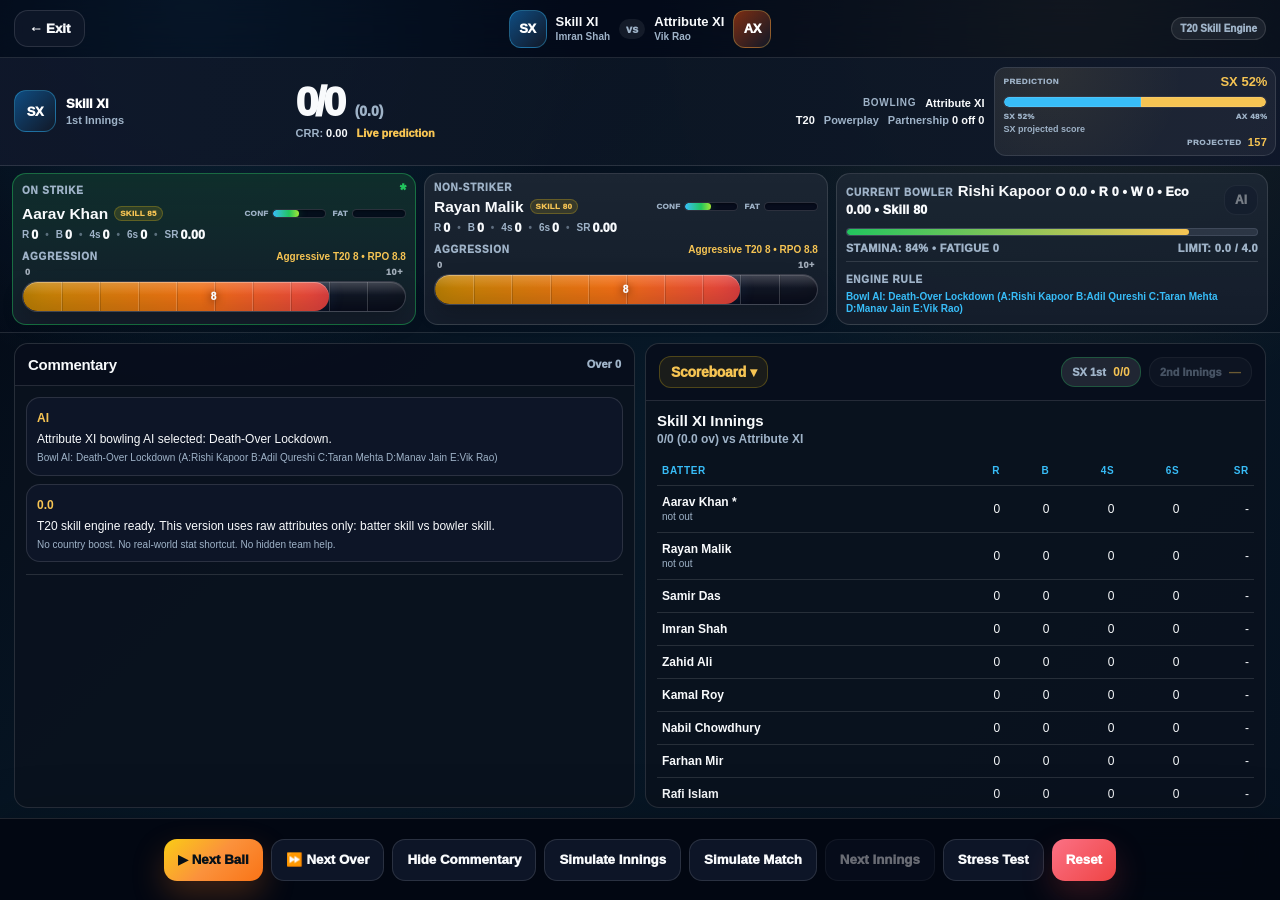
==== match-center.html @ 3bcaf194 "agg" ====
<!DOCTYPE html>
<html lang="en">
<head>
  <meta charset="UTF-8" />
  <meta name="viewport" content="width=device-width, initial-scale=1, maximum-scale=1, minimum-scale=1, user-scalable=no, viewport-fit=cover" />
  <meta name="theme-color" content="#030712" />
  <title>T20 Skill Match Center - Ultra Aggression Risk</title>
  <style>
    :root {
      --bg: #030712;
      --panel: rgba(10, 18, 30, 0.90);
      --panel-strong: rgba(12, 22, 36, 0.96);
      --panel-soft: rgba(255, 255, 255, 0.055);
      --line: rgba(255, 255, 255, 0.12);
      --line-strong: rgba(148, 163, 184, 0.28);
      --text: #f8fafc;
      --muted: #9fb3c8;
      --blue: #38bdf8;
      --green: #22c55e;
      --gold: #f6c453;
      --orange: #fb923c;
      --red: #fb7185;
      --purple: #c084fc;
      --shadow: 0 24px 70px rgba(0, 0, 0, 0.42);
      --radius-lg: 22px;
      --radius-md: 16px;
      --bottom-bar-h: 82px;
    }

    * { box-sizing: border-box; }

    html, body, button, a, input, select, textarea {
      touch-action: manipulation;
      -webkit-tap-highlight-color: transparent;
    }

    html {
      -webkit-text-size-adjust: 100%;
      text-size-adjust: 100%;
      overscroll-behavior: none;
    }

    html, body {
      margin: 0;
      min-height: 100%;
      color: var(--text);
      font-family: Arial, Helvetica, sans-serif;
      background:
        radial-gradient(circle at 15% 0%, rgba(56, 189, 248, 0.18), transparent 28%),
        radial-gradient(circle at 84% 0%, rgba(246, 196, 83, 0.12), transparent 30%),
        linear-gradient(135deg, #030712, #071827 48%, #06111f);
    }

    body { overflow: hidden; }

    button {
      border: 0;
      cursor: pointer;
      font-weight: 950;
      border-radius: 14px;
      padding: 10px 14px;
      color: #061018;
      background: linear-gradient(135deg, #facc15, #fb923c, #f97316);
      box-shadow: 0 14px 32px rgba(249, 115, 22, 0.25);
      transition: transform 0.12s ease, filter 0.12s ease, background 0.12s ease;
      white-space: nowrap;
    }

    button:hover { transform: translateY(-1px); filter: brightness(1.05); }
    button:disabled { opacity: 0.42; cursor: not-allowed; transform: none; filter: none; }

    button.secondary {
      background: rgba(15, 23, 42, 0.92);
      color: var(--text);
      border: 1px solid var(--line);
      box-shadow: none;
    }

    button.danger {
      background: linear-gradient(135deg, #fb7185, #ef4444);
      color: #fff;
      box-shadow: 0 14px 32px rgba(239, 68, 68, 0.22);
    }

    .match-page {
      height: 100vh;
      height: 100dvh;
      min-height: 0;
      padding: 0 0 var(--bottom-bar-h);
      display: grid;
      grid-template-rows: auto auto auto minmax(0, 1fr);
      gap: 0;
      overflow: hidden;
    }

    .match-header {
      min-height: 58px;
      display: grid;
      grid-template-columns: minmax(110px, 1fr) auto minmax(110px, 1fr);
      align-items: center;
      gap: 12px;
      padding: 9px 14px;
      border-bottom: 1px solid var(--line);
      background: rgba(2, 6, 23, 0.56);
      backdrop-filter: blur(14px);
    }

    .header-left, .header-actions {
      display: flex;
      align-items: center;
      gap: 8px;
      min-width: 0;
    }

    .header-actions { justify-content: flex-end; }

    .teams-vs {
      display: flex;
      align-items: center;
      justify-content: center;
      gap: 9px;
      min-width: 0;
    }

    .team-pill {
      display: flex;
      align-items: center;
      gap: 9px;
      min-width: 0;
    }

    .team-pill.away { flex-direction: row-reverse; }

    .badge {
      width: 38px;
      height: 38px;
      border-radius: 12px;
      display: grid;
      place-items: center;
      font-size: 13px;
      font-weight: 1000;
      color: #fff;
      background: linear-gradient(135deg, #0f4c81, #111827);
      border: 1px solid rgba(56, 189, 248, 0.38);
      flex: 0 0 auto;
      letter-spacing: -0.03em;
    }

    #teamBBadge, #scoreBowlingBadge { background: linear-gradient(135deg, #7c2d12, #111827); border-color: rgba(246, 196, 83, 0.34); }

    .team-pill strong {
      display: block;
      max-width: 170px;
      overflow: hidden;
      white-space: nowrap;
      text-overflow: ellipsis;
      font-size: 13px;
      line-height: 1.05;
    }

    .team-pill span {
      display: block;
      margin-top: 3px;
      color: var(--muted);
      font-size: 10px;
      font-weight: 850;
      overflow: hidden;
      white-space: nowrap;
      text-overflow: ellipsis;
      max-width: 190px;
    }

    .vs-label {
      color: var(--muted);
      font-size: 11px;
      font-weight: 1000;
      padding: 4px 7px;
      border-radius: 999px;
      background: rgba(255,255,255,0.07);
    }

    .scorebar {
      min-height: 82px;
      display: grid;
      grid-template-columns: minmax(190px, 0.9fr) minmax(240px, 1.25fr) minmax(230px, 1fr) minmax(260px, 0.9fr);
      gap: 10px;
      align-items: center;
      padding: 9px 14px;
      border-bottom: 1px solid var(--line);
      background:
        linear-gradient(90deg, rgba(15, 23, 42, 0.92), rgba(12, 22, 36, 0.92), rgba(15, 23, 42, 0.92));
    }

    .score-team-block,
    .score-center-block,
    .score-meta-block {
      min-width: 0;
      display: flex;
      align-items: center;
      gap: 10px;
    }

    .score-center-block { display: grid; gap: 5px; justify-items: start; }
    .score-meta-block { display: grid; gap: 5px; justify-items: end; text-align: right; }
    .score-badge { width: 42px; height: 42px; }

    .score-team-name { font-weight: 1000; font-size: 13px; color: #fff; }
    .score-subline { margin-top: 3px; color: var(--muted); font-size: 11px; font-weight: 850; }

    .score-main {
      display: flex;
      align-items: baseline;
      gap: 12px;
      margin: 0;
      flex-wrap: wrap;
    }

    .runs {
      font-size: clamp(1.8rem, 3.2vw, 3rem);
      line-height: 0.92;
      font-weight: 1000;
      letter-spacing: -0.08em;
      color: #f8fafc;
    }

    .overs {
      color: var(--muted);
      font-size: 14px;
      font-weight: 950;
      padding: 0;
    }

    .score-micro-row,
    .score-metrics-inline,
    .score-bowling-team {
      display: flex;
      align-items: center;
      gap: 9px;
      color: var(--muted);
      font-size: 11px;
      font-weight: 850;
      flex-wrap: wrap;
    }

    .score-micro-row b, .score-metrics-inline b, .score-bowling-team b { color: var(--text); }
    #rrrWrap { color: var(--gold2); font-weight: 1000; }
    #rrrWrap b { color: #fff7ed; }
    .score-bowling-team { justify-content: flex-end; }
    .score-bowling-team span { text-transform: uppercase; letter-spacing: 0.07em; font-size: 10px; }

    #targetPill {
      color: var(--gold);
      font-weight: 1000;
    }

    .prediction-row {
      min-width: 282px;
      display: grid;
      grid-template-columns: minmax(0, 1fr);
      gap: 6px;
    }

    .prediction-tile {
      border-radius: 12px;
      background: rgba(255,255,255,0.055);
      border: 1px solid var(--line);
      padding: 7px 8px;
      min-width: 0;
      overflow: hidden;
      position: relative;
    }

    .prediction-tile::before {
      content: "";
      position: absolute;
      inset: 0;
      pointer-events: none;
      opacity: 0.45;
      background: radial-gradient(circle at 20% 0%, rgba(246, 196, 83, 0.17), transparent 55%);
    }

    .prediction-tile span {
      position: relative;
      display: block;
      color: var(--muted);
      font-size: 8px;
      font-weight: 1000;
      text-transform: uppercase;
      letter-spacing: 0.08em;
      overflow: hidden;
      white-space: nowrap;
      text-overflow: ellipsis;
    }

    .prediction-tile b {
      position: relative;
      display: block;
      margin-top: 3px;
      font-size: 14px;
      color: var(--gold);
      overflow: hidden;
      white-space: nowrap;
      text-overflow: ellipsis;
      line-height: 1.05;
    }

    .prediction-main b { color: #f8fafc; }

    .prediction-topline {
      position: relative;
      display: flex;
      align-items: center;
      justify-content: space-between;
      gap: 10px;
    }

    .prediction-topline span,
    .prediction-topline b {
      margin: 0;
      min-width: 0;
    }

    .prediction-topline b {
      text-align: right;
      color: var(--gold);
      font-size: 13px;
    }

    .prediction-context-inline {
      position: relative;
      display: flex;
      align-items: center;
      justify-content: flex-end;
      gap: 6px;
      margin-top: 3px;
      color: var(--muted);
      font-size: 8px;
      font-weight: 1000;
      text-transform: uppercase;
      letter-spacing: 0.06em;
    }

    .prediction-context-inline b {
      display: inline;
      margin: 0;
      color: var(--gold);
      font-size: 11px;
      line-height: 1;
    }

    .prediction-tile em {
      position: relative;
      display: block;
      margin-top: 3px;
      color: var(--muted);
      font-size: 9px;
      font-style: normal;
      font-weight: 800;
      overflow: hidden;
      white-space: nowrap;
      text-overflow: ellipsis;
    }

    .prediction-winbar {
      position: relative;
      display: flex;
      width: 100%;
      height: 12px;
      margin-top: 7px;
      padding: 0;
      border-radius: 999px;
      border: 1px solid rgba(255,255,255,0.16);
      background: rgba(2, 6, 23, 0.72);
      overflow: hidden;
      box-shadow: inset 0 1px 0 rgba(255,255,255,0.08);
    }

    .prediction-winbar i {
      display: block;
      height: 100%;
      min-width: 0;
      width: auto !important;
      flex: 0 0 50%;
      border-radius: 0;
      transition: flex-basis .18s ease, filter .18s ease;
    }

    .prediction-user-fill {
      background: var(--team-a-color, #38bdf8);
      box-shadow: inset 0 0 0 1px rgba(255,255,255,0.10);
    }

    .prediction-comp-fill {
      background: var(--team-b-color, #f6c453);
      box-shadow: inset 0 0 0 1px rgba(255,255,255,0.10);
    }

    .prediction-user-fill:first-child { border-radius: 999px 0 0 999px; }
    .prediction-comp-fill:last-child { border-radius: 0 999px 999px 0; }

    .prediction-bar-labels {
      position: relative;
      display: flex;
      justify-content: space-between;
      gap: 8px;
      margin-top: 4px;
    }

    .prediction-bar-labels small {
      min-width: 0;
      color: var(--muted);
      font-size: 8px;
      font-weight: 950;
      text-transform: uppercase;
      letter-spacing: 0.05em;
      white-space: nowrap;
      overflow: hidden;
      text-overflow: ellipsis;
    }

    .live-strip {
      min-height: 112px;
      display: grid;
      grid-template-columns: minmax(0, 0.86fr) minmax(0, 0.86fr) minmax(292px, 0.92fr);
      gap: 8px;
      padding: 7px 12px;
      border-bottom: 1px solid var(--line);
      background: rgba(2, 6, 23, 0.20);
    }

    .player-live-card, .current-bowler-box {
      padding: 8px 9px;
      border-radius: 14px;
      background:
        linear-gradient(180deg, rgba(255,255,255,0.065), rgba(255,255,255,0.035)),
        var(--panel-strong);
      border: 1px solid var(--line);
      min-width: 0;
      box-shadow: none;
    }

    .player-live-card {
      display: flex;
      flex-direction: column;
      gap: 4px;
    }

    .player-live-card.striker {
      border-color: rgba(34,197,94,0.46);
      background:
        linear-gradient(180deg, rgba(34,197,94,0.14), rgba(255,255,255,0.035)),
        var(--panel-strong);
    }

    .label, .current-bowler-box span, .intent-head span {
      color: var(--muted);
      font-size: 10px;
      font-weight: 1000;
      text-transform: uppercase;
      letter-spacing: 0.08em;
    }

    .player-live-card h3, .current-bowler-box strong {
      margin: 2px 0 0;
      font-size: 15px;
      line-height: 1.05;
      overflow: hidden;
      white-space: nowrap;
      text-overflow: ellipsis;
    }

    .player-live-card p {
      margin: 2px 0 0;
      color: var(--muted);
      font-size: 10px;
      font-weight: 850;
      line-height: 1.15;
    }

    .batter-name-line {
      display: flex;
      align-items: center;
      justify-content: space-between;
      gap: 8px;
      margin-top: 2px;
      min-width: 0;
    }

    .batter-name-wrap {
      display: flex;
      align-items: center;
      gap: 6px;
      min-width: 0;
      flex: 1 1 auto;
    }

    .batter-name-line h3 {
      margin: 0;
      min-width: 0;
      font-size: 15.5px;
      line-height: 1.05;
    }

    .batter-skill-chip {
      flex: 0 0 auto;
      padding: 2px 5px;
      border-radius: 999px;
      background: rgba(250, 204, 21, 0.13);
      border: 1px solid rgba(250, 204, 21, 0.24);
      color: var(--gold);
      font-size: 8px;
      font-weight: 1000;
      text-transform: uppercase;
      letter-spacing: 0.04em;
      white-space: nowrap;
    }

    .batter-mini-bars {
      display: flex;
      align-items: center;
      justify-content: flex-end;
      gap: 6px;
      flex: 0 0 auto;
      min-width: 150px;
    }

    .batter-mini-meter {
      display: grid;
      grid-template-columns: auto 54px;
      align-items: center;
      gap: 4px;
      color: var(--muted);
      font-size: 8px;
      font-weight: 1000;
      text-transform: uppercase;
      letter-spacing: 0.04em;
    }

    .batter-mini-meter i {
      display: block;
      width: 54px;
      height: 9px;
      border-radius: 999px;
      background: rgba(2, 6, 23, 0.76);
      border: 1px solid rgba(255,255,255,0.15);
      overflow: hidden;
      box-shadow: inset 0 1px 2px rgba(0,0,0,0.35);
    }

    .batter-mini-meter b {
      display: block;
      height: 100%;
      width: 50%;
      border-radius: 999px;
      transition: width .18s ease;
    }

    .confidence-fill {
      background: linear-gradient(90deg, #38bdf8 0%, #22c55e 62%, #a3e635 100%);
      box-shadow: 0 0 10px rgba(34,197,94,0.30);
    }

    .fatigue-fill {
      background: linear-gradient(90deg, #22c55e 0%, #facc15 54%, #fb7185 100%);
      box-shadow: 0 0 10px rgba(251,146,60,0.24);
    }

    .batter-stat-grid {
      display: flex;
      align-items: center;
      gap: 7px;
      white-space: nowrap;
      overflow: hidden;
      font-size: 12px;
      line-height: 1.25;
    }

    .batter-stat-grid span {
      min-width: 0;
      display: inline-flex;
      align-items: center;
      gap: 2px;
      color: var(--muted);
      white-space: nowrap;
    }

    .batter-stat-grid span:not(:last-child)::after {
      content: "•";
      margin-left: 5px;
      color: rgba(159,179,200,0.52);
      font-weight: 900;
    }

    .batter-stat-grid b {
      color: var(--text);
      font-size: 12.5px;
      font-weight: 1000;
    }

    #currentBowlerFigures {
      margin-top: 4px;
      color: var(--text);
      font-size: 12.5px;
      font-weight: 1000;
      line-height: 1.25;
      letter-spacing: 0.015em;
      text-transform: none;
    }

    #currentBowlerStamina,
    #currentBowlerLimit {
      font-size: 11px;
      font-weight: 950;
      letter-spacing: 0.035em;
    }

    .live-card-top, .bowler-card-main, .bowler-small-row, .intent-head {
      display: flex;
      align-items: center;
      justify-content: space-between;
      gap: 8px;
    }

    .strike-star { color: var(--green); font-weight: 1000; }
    .small-action-btn { padding: 7px 10px; border-radius: 12px; font-size: 12px; }

    .batter-intent-control { margin-top: 5px; display: grid; gap: 5px; }
    .intent-head b { color: var(--gold); font-size: 10px; white-space: nowrap; }

    .aggression-scale {
      display: flex;
      align-items: center;
      justify-content: space-between;
      padding: 0 3px;
      margin-bottom: -1px;
      font-size: 9px;
      font-weight: 1000;
      letter-spacing: 0.06em;
      color: rgba(203,213,225,0.78);
    }

    .compact-intents.aggression-pill {
      --agg-pct: 0%;
      position: relative;
      height: 31px;
      width: 100%;
      overflow: hidden;
      border-radius: 999px;
      border: 1px solid rgba(255,255,255,0.18);
      background:
        linear-gradient(180deg, rgba(255,255,255,0.08), rgba(255,255,255,0.02)),
        rgba(2, 6, 23, 0.76);
      box-shadow:
        inset 0 1px 0 rgba(255,255,255,0.12),
        inset 0 -11px 22px rgba(0,0,0,0.28),
        0 10px 22px rgba(0,0,0,0.20);
      cursor: pointer;
      touch-action: manipulation;
      user-select: none;
      -webkit-user-select: none;
    }

    .compact-intents.aggression-pill:focus-visible {
      outline: 2px solid rgba(246,196,83,0.72);
      outline-offset: 3px;
    }

    .aggression-pill-fill {
      position: absolute;
      inset: 0 auto 0 0;
      width: var(--agg-pct);
      border-radius: inherit;
      transition: width .16s ease, background .16s ease, filter .16s ease;
      box-shadow:
        inset 0 1px 0 rgba(255,255,255,0.30),
        inset 0 -12px 24px rgba(0,0,0,0.18),
        0 0 18px rgba(59,130,246,0.13);
    }

    .compact-intents.aggression-pill[data-zone="none"] .aggression-pill-fill {
      background: transparent;
      box-shadow: none;
    }

    .compact-intents.aggression-pill[data-zone="defensive"] .aggression-pill-fill {
      background: linear-gradient(90deg, #075985 0%, #0284c7 50%, #38bdf8 100%);
    }

    .compact-intents.aggression-pill[data-zone="balanced"] .aggression-pill-fill {
      background: linear-gradient(90deg, #166534 0%, #16a34a 55%, #84cc16 100%);
    }

    .compact-intents.aggression-pill[data-zone="aggressive"] .aggression-pill-fill {
      background: linear-gradient(90deg, #ca8a04 0%, #f97316 58%, #ef4444 100%);
    }

    .compact-intents.aggression-pill[data-zone="ultra"] .aggression-pill-fill {
      background: linear-gradient(90deg, #dc2626 0%, #db2777 52%, #7c3aed 100%);
      box-shadow:
        inset 0 1px 0 rgba(255,255,255,0.30),
        inset 0 -12px 24px rgba(0,0,0,0.20),
        0 0 20px rgba(219,39,119,0.20);
    }

    .aggression-pill-grid {
      position: absolute;
      inset: 0;
      display: grid;
      grid-template-columns: repeat(10, 1fr);
      pointer-events: none;
      z-index: 2;
    }

    .aggression-pill-grid i {
      display: block;
      border-left: 1px solid rgba(255,255,255,0.18);
      box-shadow: inset 1px 0 0 rgba(0,0,0,0.16);
    }

    .aggression-pill-grid i:first-child { border-left: 0; }

    .aggression-pill-gloss {
      position: absolute;
      left: 0;
      right: 0;
      top: 0;
      height: 45%;
      border-radius: 999px 999px 40% 40%;
      background: linear-gradient(180deg, rgba(255,255,255,0.18), rgba(255,255,255,0.00));
      z-index: 3;
      pointer-events: none;
    }

    .aggression-pill-value {
      position: absolute;
      inset: 0;
      display: flex;
      align-items: center;
      justify-content: center;
      z-index: 4;
      pointer-events: none;
      font-size: 10px;
      font-weight: 1000;
      letter-spacing: 0.08em;
      color: #f8fafc;
      text-shadow: 0 1px 8px rgba(0,0,0,0.72);
    }

    .compact-intents.aggression-pill[data-zone="none"] .aggression-pill-value {
      color: rgba(203,213,225,0.72);
    }

    .batter-intent-control.locked {
      display: none;
    }

    .bowler-meter {
      height: 8px;
      margin: 9px 0 6px;
      background: rgba(148, 163, 184, 0.16);
      border: 1px solid rgba(148, 163, 184, 0.18);
      border-radius: 999px;
      overflow: hidden;
    }

    .bowler-meter-fill {
      height: 100%;
      width: 100%;
      border-radius: 999px;
      background: linear-gradient(90deg, #22c55e, #f6c453);
      transition: width 0.25s ease;
    }

    .bowler-plan-box {
      margin-top: 7px;
      padding-top: 7px;
      border-top: 1px solid var(--line);
    }

    .bowler-plan-box strong {
      color: var(--blue);
      line-height: 1.25;
      font-size: 10px;
      white-space: normal;
      display: block;
      margin-top: 4px;
    }

    .main-match-grid {
      min-height: 0;
      display: grid;
      grid-template-columns: minmax(0, 1fr) minmax(0, 1fr);
      gap: 10px;
      padding: 10px 14px;
    }

    .main-match-grid.commentary-hidden {
      grid-template-columns: minmax(0, 1fr);
    }

    .main-match-grid.commentary-hidden .commentary-panel {
      display: none;
    }

    .card {
      background: var(--panel);
      border: 1px solid var(--line);
      border-radius: 14px;
      box-shadow: none;
      overflow: hidden;
      min-height: 0;
    }

    .commentary-panel, .scorecard-panel {
      min-height: 0;
      display: grid;
      grid-template-rows: auto minmax(0, 1fr);
    }

    .panel-head, .section-title {
      display: flex;
      justify-content: space-between;
      align-items: center;
      gap: 10px;
      padding: 12px 13px;
      border-bottom: 1px solid var(--line);
      background: rgba(2, 6, 23, 0.28);
      margin: 0;
    }

    .panel-head h3, .section-title h3 {
      margin: 0;
      font-size: 15px;
      letter-spacing: -0.02em;
    }

    .panel-head span, .section-title span {
      color: var(--muted);
      font-size: 11px;
      font-weight: 950;
    }

    .commentary-body, .scorecard-body {
      min-height: 0;
      overflow: auto;
      padding: 11px;
    }

    .commentary-list {
      display: grid;
      gap: 8px;
    }

    .commentary-item {
      background: rgba(15, 23, 42, 0.82);
      border: 1px solid var(--line);
      border-radius: 14px;
      padding: 10px;
    }

    .commentary-item.boundary { border-color: rgba(56, 189, 248, 0.38); background: rgba(56, 189, 248, 0.08); }
    .commentary-item.six { border-color: rgba(192, 132, 252, 0.44); background: rgba(192, 132, 252, 0.10); }
    .commentary-item.wicket { border-color: rgba(251, 113, 133, 0.45); background: rgba(251, 113, 133, 0.11); }

    .commentary-item strong { color: var(--gold); font-size: 12px; }
    .commentary-item p { margin: 5px 0 0; color: var(--text); font-size: 12px; line-height: 1.35; }
    .commentary-item small { display:block; margin-top: 5px; color: var(--muted); font-size: 10px; line-height: 1.25; }

    .over-timeline {
      display: flex;
      gap: 6px;
      flex-wrap: wrap;
      margin-top: 12px;
      padding-top: 12px;
      border-top: 1px solid var(--line);
    }

    .ball-chip {
      width: 30px;
      height: 30px;
      border-radius: 999px;
      display: grid;
      place-items: center;
      font-size: 12px;
      font-weight: 1000;
      background: rgba(255, 255, 255, 0.08);
      border: 1px solid var(--line);
    }

    .ball-chip.dot { color: #cbd5e1; }
    .ball-chip.one, .ball-chip.two, .ball-chip.three { color: var(--green); }
    .ball-chip.four { background: rgba(56,189,248,0.18); color: #7dd3fc; border-color: rgba(56,189,248,0.35); }
    .ball-chip.six { background: rgba(192,132,252,0.18); color: #d8b4fe; border-color: rgba(192,132,252,0.35); }
    .ball-chip.wicket { background: rgba(251,113,133,0.20); color: #fecdd3; border-color: rgba(251,113,133,0.4); }

    .scorecard-title-actions { display: flex; align-items: center; gap: 8px; }
    .innings-tab { padding: 7px 10px; font-size: 12px; box-shadow: none; background: rgba(255,255,255,0.07); color: var(--muted); border: 1px solid var(--line); }
    .innings-tab.active { color: #fff; background: rgba(255,255,255,0.10); border-color: rgba(34,197,94,0.30); }
    .innings-tab b { color: var(--gold); margin-left: 4px; }

    .scorecard-heading-line { margin-bottom: 10px; }
    .scorecard-heading-line h3 { margin: 0; font-size: 15px; }
    .scorecard-heading-line p { margin: 3px 0 0; color: var(--muted); font-size: 12px; font-weight: 850; }

    .score-table {
      width: 100%;
      border-collapse: collapse;
    }

    .score-table th, .score-table td {
      border-bottom: 1px solid var(--line);
      padding: 9px 5px;
      font-size: 12px;
      text-align: right;
      white-space: nowrap;
    }

    .score-table th:first-child, .score-table td:first-child { text-align: left; }
    .score-table th { color: var(--blue); font-size: 10px; text-transform: uppercase; letter-spacing: 0.07em; }

    .extras-total-box {
      margin-top: 11px;
      display: grid;
      gap: 7px;
      border-top: 1px solid var(--line);
      padding-top: 10px;
    }

    .extras-total-box div { display: flex; justify-content: space-between; gap: 10px; font-size: 13px; }
    .extras-total-box span { color: var(--muted); }

    .bowling-card-block { margin-top: 18px; }
    .bowling-card-block h4 { margin: 0 0 7px; color: var(--muted); font-size: 12px; font-weight: 950; }

    .debug-box {
      margin-top: 12px;
      background: rgba(0,0,0,0.24);
      border: 1px solid var(--line);
      border-radius: 14px;
      overflow: hidden;
    }

    .debug-box summary { cursor: pointer; padding: 10px; font-size: 12px; font-weight: 950; color: var(--muted); }
    #out { margin: 0; max-height: 180px; overflow: auto; padding: 10px; font-size: 11px; color: #cbd5e1; }

    .bottom-control-bar {
      position: fixed;
      left: 0;
      right: 0;
      bottom: 0;
      z-index: 50;
      min-height: var(--bottom-bar-h);
      display: flex;
      align-items: center;
      justify-content: center;
      gap: 12px;
      padding: 11px 12px;
      border-top: 1px solid var(--line);
      background: rgba(3, 7, 18, 0.94);
      backdrop-filter: blur(14px);
      box-shadow: var(--shadow);
    }

    .ball-buttons { display: flex; gap: 8px; flex-wrap: wrap; justify-content: center; }
    .ball-buttons button { min-height: 42px; border-radius: 13px; }
    #toggleCommentaryBtn.commentary-off {
      border-color: rgba(148, 163, 184, 0.20);
      color: var(--muted);
      background: rgba(15, 23, 42, 0.72);
    }



    .scoreboard-dropdown-btn {
      display: inline-flex;
      align-items: center;
      gap: 6px;
      padding: 7px 11px;
      min-height: 32px;
      border-radius: 12px;
      border: 1px solid rgba(250, 204, 21, 0.24);
      background: rgba(250, 204, 21, 0.08);
      color: var(--gold);
      box-shadow: none;
      font-size: 14px;
      font-weight: 1000;
      letter-spacing: -0.02em;
    }

    .scoreboard-hub-box {
      width: min(980px, 94vw);
      max-height: min(86vh, 760px);
      display: grid;
      grid-template-rows: auto auto minmax(0, 1fr);
      gap: 12px;
      border-radius: 22px;
      padding: 16px;
      background: linear-gradient(180deg, rgba(15, 23, 42, 0.99), rgba(2, 6, 23, 0.99));
      border: 1px solid var(--line);
      box-shadow: var(--shadow);
      position: relative;
      overflow: hidden;
    }

    .scoreboard-hub-head {
      display: flex;
      align-items: center;
      justify-content: space-between;
      gap: 12px;
      padding-right: 42px;
    }

    .scoreboard-hub-head h2 { margin: 0; color: var(--gold); font-size: 20px; letter-spacing: -0.03em; }
    .scoreboard-hub-head p { margin: 4px 0 0; color: var(--muted); font-size: 12px; font-weight: 850; }

    .scoreboard-tabbar {
      display: flex;
      gap: 7px;
      overflow-x: auto;
      padding-bottom: 2px;
      scrollbar-width: none;
    }
    .scoreboard-tabbar::-webkit-scrollbar { display: none; }
    .scoreboard-tabbar button {
      white-space: nowrap;
      min-height: 34px;
      padding: 8px 11px;
      border-radius: 999px;
      box-shadow: none;
      background: rgba(255,255,255,0.065);
      border: 1px solid var(--line);
      color: var(--muted);
      font-size: 11px;
      font-weight: 1000;
    }
    .scoreboard-tabbar button.active {
      color: #061018;
      border-color: rgba(250,204,21,0.45);
      background: linear-gradient(135deg, #facc15, #fb923c);
    }

    .scoreboard-hub-content {
      min-height: 0;
      overflow: auto;
      padding-right: 2px;
    }

    .scoreboard-toggle-row {
      display: flex;
      gap: 7px;
      flex-wrap: wrap;
      margin-bottom: 10px;
    }
    .scoreboard-toggle-row button {
      min-height: 32px;
      padding: 7px 11px;
      border-radius: 999px;
      box-shadow: none;
      border: 1px solid var(--line);
      background: rgba(255,255,255,0.06);
      color: var(--muted);
      font-size: 11px;
      font-weight: 1000;
    }
    .scoreboard-toggle-row button.active {
      color: #fff;
      border-color: rgba(56,189,248,0.45);
      background: rgba(56,189,248,0.16);
    }

    .hub-card-grid {
      display: grid;
      grid-template-columns: repeat(2, minmax(0, 1fr));
      gap: 10px;
    }
    .hub-panel-card {
      border: 1px solid var(--line);
      background: rgba(255,255,255,0.045);
      border-radius: 16px;
      overflow: hidden;
      min-width: 0;
    }
    .hub-panel-title {
      display: flex;
      justify-content: space-between;
      align-items: center;
      gap: 8px;
      padding: 10px 11px;
      background: rgba(255,255,255,0.055);
      border-bottom: 1px solid var(--line);
      font-size: 12px;
      font-weight: 1000;
      color: var(--gold);
    }
    .hub-panel-title b { color: #fff; white-space: nowrap; }
    .hub-panel-body { padding: 10px; }

    .hub-table {
      width: 100%;
      border-collapse: collapse;
    }
    .hub-table th,
    .hub-table td {
      border-bottom: 1px solid rgba(255,255,255,0.075);
      padding: 8px 5px;
      font-size: 12px;
      text-align: right;
      white-space: nowrap;
    }
    .hub-table th:first-child,
    .hub-table td:first-child { text-align: left; }
    .hub-table th { color: var(--blue); font-size: 9px; text-transform: uppercase; letter-spacing: 0.08em; }
    .hub-table td small { display: block; color: var(--muted); font-size: 10px; margin-top: 2px; white-space: normal; }

    .over-card-list { display: grid; gap: 8px; }
    .over-card {
      border: 1px solid var(--line);
      background: rgba(255,255,255,0.045);
      border-radius: 15px;
      padding: 10px;
      display: grid;
      gap: 8px;
    }
    .over-card-head {
      display: flex;
      justify-content: space-between;
      gap: 8px;
      font-size: 12px;
      font-weight: 1000;
      color: #fff;
    }
    .over-card-head span { color: var(--gold); }
    .over-card-meta {
      display: grid;
      grid-template-columns: repeat(4, minmax(0, 1fr));
      gap: 7px;
      font-size: 10px;
      color: var(--muted);
      font-weight: 900;
    }
    .over-card-meta b { display: block; margin-top: 2px; color: #f8fafc; font-size: 12px; }
    .over-ball-row { display: flex; flex-wrap: wrap; gap: 5px; }
    .over-ball-chip {
      width: 28px;
      height: 28px;
      border-radius: 999px;
      display: grid;
      place-items: center;
      border: 1px solid var(--line);
      background: rgba(255,255,255,0.08);
      font-size: 11px;
      font-weight: 1000;
    }

    .chart-wrap {
      border: 1px solid var(--line);
      background: rgba(2,6,23,0.38);
      border-radius: 16px;
      padding: 10px;
      overflow: hidden;
    }
    .chart-legend {
      display: flex;
      flex-wrap: wrap;
      gap: 9px;
      margin-bottom: 8px;
      color: var(--muted);
      font-size: 11px;
      font-weight: 950;
    }
    .chart-legend i {
      display: inline-block;
      width: 10px;
      height: 10px;
      border-radius: 999px;
      margin-right: 5px;
      vertical-align: -1px;
    }
    .hub-svg { width: 100%; height: 230px; display: block; overflow: visible; }
    .hub-axis { stroke: rgba(148,163,184,0.24); stroke-width: 1; }
    .hub-grid-line { stroke: rgba(148,163,184,0.11); stroke-width: 1; }
    .hub-chart-label { fill: #94a3b8; font-size: 10px; font-weight: 900; }
    .hub-chart-value { fill: #f8fafc; font-size: 10px; font-weight: 1000; }

    .manhattan-bars {
      display: grid;
      grid-template-columns: repeat(20, minmax(12px, 1fr));
      align-items: end;
      gap: 5px;
      height: 230px;
      padding: 14px 6px 22px;
      border: 1px solid var(--line);
      border-radius: 16px;
      background: rgba(2,6,23,0.38);
    }
    .manhattan-bar-wrap {
      height: 100%;
      display: grid;
      grid-template-rows: minmax(0, 1fr) auto;
      gap: 4px;
      align-items: end;
      min-width: 0;
    }
    .manhattan-bar {
      width: 100%;
      min-height: 5px;
      border-radius: 8px 8px 3px 3px;
      position: relative;
      box-shadow: inset 0 1px 0 rgba(255,255,255,0.22);
    }
    .manhattan-bar small {
      position: absolute;
      left: 50%;
      top: -15px;
      transform: translateX(-50%);
      font-size: 9px;
      color: #f8fafc;
      font-weight: 1000;
    }
    .manhattan-wicket-dot {
      position: absolute;
      right: -3px;
      top: -7px;
      width: 13px;
      height: 13px;
      border-radius: 999px;
      background: #fb7185;
      color: #fff;
      display: grid;
      place-items: center;
      font-size: 8px;
      font-weight: 1000;
      border: 1px solid rgba(255,255,255,0.45);
    }
    .manhattan-over-label {
      color: var(--muted);
      font-size: 8px;
      text-align: center;
      font-weight: 900;
    }

    .partnership-list, .fow-list { display: grid; gap: 8px; }
    .mini-stat-row {
      display: flex;
      justify-content: space-between;
      gap: 10px;
      border: 1px solid var(--line);
      background: rgba(255,255,255,0.045);
      border-radius: 14px;
      padding: 10px;
      font-size: 12px;
      font-weight: 950;
    }
    .mini-stat-row span { min-width: 0; overflow: hidden; text-overflow: ellipsis; white-space: nowrap; color: var(--text); }
    .mini-stat-row b { color: var(--gold); white-space: nowrap; }
    .empty-hub-msg {
      border: 1px dashed rgba(148,163,184,0.25);
      background: rgba(255,255,255,0.035);
      border-radius: 16px;
      padding: 18px;
      color: var(--muted);
      font-weight: 900;
      text-align: center;
      font-size: 13px;
    }

    @media (max-width: 760px) {
      .scoreboard-hub-box {
        width: 100vw;
        height: 92vh;
        max-height: 92vh;
        align-self: end;
        border-radius: 22px 22px 0 0;
        padding: 14px;
      }
      .player-option-modal:has(.scoreboard-hub-box) { place-items: end center; }
      .hub-card-grid { grid-template-columns: 1fr; }
      .over-card-meta { grid-template-columns: repeat(2, minmax(0, 1fr)); }
      .hub-svg { height: 210px; }
      .manhattan-bars { height: 210px; gap: 3px; }
      .hub-table th, .hub-table td { font-size: 11px; padding: 7px 4px; }
    }

    .save-exit-btn {
      background: linear-gradient(135deg, #22c55e, #facc15);
      color: #061018;
      box-shadow: 0 14px 32px rgba(34, 197, 94, 0.22);
    }
    .save-exit-btn.is-hidden { display: none; }

    .match-summary-card {
      display: grid;
      gap: 10px;
      margin: 12px 0 14px;
      max-height: 62vh;
      overflow: auto;
      padding-right: 2px;
    }
    .summary-banner {
      border-radius: 16px;
      padding: 12px;
      text-align: center;
      font-weight: 1000;
      color: #061018;
      background: linear-gradient(135deg, #facc15, #fb923c);
      box-shadow: inset 0 1px 0 rgba(255,255,255,0.40);
      letter-spacing: -0.02em;
    }
    .summary-score-row {
      display: grid;
      grid-template-columns: 1fr auto 1fr;
      align-items: center;
      gap: 8px;
      border: 1px solid var(--line);
      background: rgba(255,255,255,0.055);
      border-radius: 16px;
      padding: 10px;
    }
    .summary-team-score {
      display: grid;
      gap: 3px;
      min-width: 0;
    }
    .summary-team-score:last-child { text-align: right; }
    .summary-team-score span {
      color: var(--muted);
      font-size: 9px;
      font-weight: 1000;
      text-transform: uppercase;
      letter-spacing: 0.08em;
    }
    .summary-team-score b {
      color: var(--text);
      font-size: 18px;
      line-height: 1;
      white-space: nowrap;
    }
    .summary-vs {
      width: 36px;
      height: 36px;
      display: grid;
      place-items: center;
      border-radius: 999px;
      background: rgba(2, 6, 23, 0.70);
      border: 1px solid var(--line);
      color: var(--gold);
      font-weight: 1000;
      font-size: 12px;
    }
    .summary-innings-block {
      border: 1px solid var(--line);
      background: rgba(2, 6, 23, 0.38);
      border-radius: 16px;
      overflow: hidden;
    }
    .summary-innings-head {
      display: flex;
      justify-content: space-between;
      align-items: center;
      gap: 8px;
      padding: 9px 11px;
      font-size: 12px;
      font-weight: 1000;
      color: #061018;
      background: linear-gradient(135deg, #38bdf8, #22c55e);
    }
    .summary-innings-block:nth-child(4) .summary-innings-head {
      background: linear-gradient(135deg, #fb923c, #facc15);
    }
    .summary-innings-head b { white-space: nowrap; }
    .summary-performances {
      display: grid;
      grid-template-columns: 1fr 1fr;
      gap: 8px;
      padding: 9px;
    }
    .summary-perf-list {
      border: 1px solid rgba(255,255,255,0.10);
      background: rgba(255,255,255,0.045);
      border-radius: 13px;
      overflow: hidden;
    }
    .summary-perf-list h4 {
      margin: 0;
      padding: 7px 8px;
      font-size: 9px;
      text-transform: uppercase;
      letter-spacing: 0.08em;
      color: var(--gold);
      background: rgba(255,255,255,0.055);
    }
    .summary-perf-row {
      display: flex;
      justify-content: space-between;
      gap: 8px;
      padding: 7px 8px;
      border-top: 1px solid rgba(255,255,255,0.08);
      font-size: 12px;
      font-weight: 900;
    }
    .summary-perf-row span {
      min-width: 0;
      overflow: hidden;
      text-overflow: ellipsis;
      white-space: nowrap;
      color: var(--text);
    }
    .summary-perf-row b {
      color: #f8fafc;
      white-space: nowrap;
    }
    @media (max-width: 560px) {
      .summary-performances { grid-template-columns: 1fr; }
      .summary-score-row { grid-template-columns: 1fr; text-align: center; }
      .summary-team-score:last-child { text-align: center; }
      .summary-vs { justify-self: center; }
    }

    .player-option-modal {
      position: fixed;
      inset: 0;
      z-index: 9999;
      display: grid;
      place-items: center;
      background: rgba(0, 0, 0, 0.62);
      backdrop-filter: blur(7px);
    }
    .player-option-modal.hidden { display: none; }

    .player-option-box {
      width: min(560px, 92vw);
      border-radius: 22px;
      padding: 18px;
      background: linear-gradient(180deg, rgba(15, 23, 42, 0.98), rgba(2, 6, 23, 0.98));
      border: 1px solid var(--line);
      box-shadow: var(--shadow);
      position: relative;
    }
    .player-option-box h2 { margin: 0; color: var(--gold); }
    .player-option-box p { margin: 7px 0 14px; color: var(--muted); font-size: 13px; font-weight: 850; }
    .player-option-close { position: absolute; top: 10px; right: 10px; width: 34px; height: 34px; padding: 0; border-radius: 12px; background: rgba(255,255,255,0.08); color: #fff; box-shadow: none; }
    .bowler-option-list { display: grid; gap: 8px; max-height: 60vh; overflow: auto; }
    .bowler-option-row { display: grid; grid-template-columns: 1fr auto; gap: 10px; align-items: center; padding: 10px; border: 1px solid var(--line); border-radius: 14px; background: rgba(255,255,255,0.055); }
    .bowler-option-row strong { display: block; color: var(--text); }
    .bowler-option-row span { display: block; margin-top: 3px; color: var(--muted); font-size: 12px; font-weight: 800; }
    .bowler-option-row button { padding: 8px 11px; font-size: 12px; }

    .pill {
      display: inline-flex;
      align-items: center;
      gap: 5px;
      border: 1px solid var(--line);
      background: rgba(255,255,255,0.07);
      border-radius: 999px;
      padding: 5px 8px;
      font-size: 10px;
      font-weight: 950;
      color: var(--muted);
    }


    .stress-grid { display: grid; grid-template-columns: repeat(4, minmax(0, 1fr)); gap: 8px; margin: 12px 0; }
    .stress-card { border: 1px solid var(--line); background: rgba(255,255,255,0.055); border-radius: 14px; padding: 10px; min-width: 0; }
    .stress-card span { display: block; color: var(--muted); font-size: 9px; font-weight: 1000; text-transform: uppercase; letter-spacing: 0.08em; }
    .stress-card b { display: block; margin-top: 5px; color: var(--gold); font-size: 18px; }
    .stress-actions { display: flex; flex-wrap: wrap; gap: 8px; margin: 12px 0; }
    .stress-output { max-height: 52vh; overflow: auto; border: 1px solid var(--line); background: rgba(0,0,0,0.22); border-radius: 14px; padding: 10px; }
    .stress-table { width: 100%; border-collapse: collapse; font-size: 12px; }
    .stress-table th, .stress-table td { border-bottom: 1px solid var(--line); padding: 7px 5px; text-align: right; white-space: nowrap; }
    .stress-table th:first-child, .stress-table td:first-child { text-align: left; }
    .stress-note { color: var(--muted); font-size: 12px; line-height: 1.4; margin: 10px 0 0; }
    @media (max-width: 720px) { .stress-grid { grid-template-columns: repeat(2, minmax(0, 1fr)); } }

    @media (max-width: 1180px) {
      body { overflow: auto; }
      .match-page { height: auto; min-height: 100vh; overflow: visible; padding-bottom: 132px; }
      .match-header { grid-template-columns: 1fr; text-align: center; }
      .header-left, .header-actions { justify-content: center; }
      .scorebar { grid-template-columns: 1fr; align-items: stretch; }
      .score-meta-block { justify-items: start; text-align: left; }
      .score-bowling-team { justify-content: flex-start; }
      .live-strip { grid-template-columns: repeat(2, minmax(0, 1fr)); }
      .current-bowler-box { grid-column: 1 / -1; }
      .main-match-grid { grid-template-columns: 1fr; }
      .commentary-panel, .scorecard-panel { min-height: 330px; }
      .bottom-control-bar { min-height: 118px; padding: 10px 8px; }
    }

    @media (max-width: 720px) {
      .match-page { padding-bottom: 145px; }
      .prediction-row { grid-template-columns: minmax(0, 1fr); min-width: 0; }
      .live-strip { grid-template-columns: repeat(2, minmax(0, 1fr)); padding: 7px; }
      .current-bowler-box { grid-column: 1 / -1; }
      .batter-stat-grid { gap: 6px; font-size: 11.5px; }
      .batter-stat-grid b { font-size: 12px; }
      #currentBowlerFigures { font-size: 12px; }
      .ball-buttons button { flex: 1 1 auto; font-size: 12px; padding: 9px 10px; }
      .teams-vs { flex-wrap: wrap; }
      .team-pill, .team-pill.away { flex-direction: row; justify-content: center; }
    }

    @media (max-width: 470px) {
      .live-strip { grid-template-columns: 1fr; }
      .current-bowler-box { grid-column: auto; }
      .batter-name-line { display: flex; align-items: center; gap: 5px; }
      .batter-name-wrap { gap: 4px; }
      .batter-name-line h3 { font-size: 14px; }
      .batter-skill-chip { padding: 1px 4px; font-size: 6.8px; }
      .batter-mini-bars { gap: 4px; min-width: 112px; }
      .batter-mini-meter { grid-template-columns: auto 36px; font-size: 6.8px; gap: 2px; }
      .batter-mini-meter i { width: 36px; height: 7px; }
      .batter-stat-grid { gap: 4px; font-size: 10.5px; }
      .batter-stat-grid span:not(:last-child)::after { margin-left: 4px; }
      .batter-stat-grid b { font-size: 11px; }
      #currentBowlerFigures { font-size: 11.5px; }
      #currentBowlerStamina, #currentBowlerLimit { font-size: 10px; }
      .compact-intents.aggression-pill { height: 29px; }
      .aggression-pill-value { font-size: 9px; }
    }
  </style>
</head>

<body>
  <main class="match-page">
    <header class="match-header">
      <div class="header-left">
        <button class="secondary" type="button" onclick="window.location.href='index.html'">← <span>Exit</span></button>
      </div>

      <div class="teams-vs">
        <div class="team-pill home">
          <div class="badge" id="teamABadge">A</div>
          <div>
            <strong id="teamAName">Team A</strong>
            <span id="teamASub">Captain</span>
          </div>
        </div>
        <span class="vs-label">vs</span>
        <div class="team-pill away">
          <div class="badge" id="teamBBadge">B</div>
          <div>
            <strong id="teamBName">Team B</strong>
            <span id="teamBSub">Captain</span>
          </div>
        </div>
      </div>

      <div class="header-actions">
        <div class="pill" id="matchNumberText">T20 Skill Engine</div>
      </div>
    </header>

    <section class="scorebar">
      <div class="score-team-block">
        <div class="badge score-badge" id="scoreBattingBadge">BAT</div>
        <div>
          <div class="score-team-name" id="scoreBattingName">Batting Team</div>
          <div class="score-subline" id="inningsLabel">1st Innings</div>
        </div>
      </div>

      <div class="score-center-block">
        <div class="score-main">
          <div class="runs" id="mainScore">0/0</div>
          <div class="overs" id="mainOvers">(0.0)</div>
        </div>
        <div class="score-micro-row">
          <span>CRR: <b id="runRate">0.00</b></span>
          <span id="rrrWrap">RRR: <b id="requiredRate">—</b></span>
          <span id="targetPill">Live prediction</span>
        </div>
      </div>

      <div class="score-meta-block">
        <div class="score-bowling-team"><span>Bowling</span><b id="scoreBowlingName">Team</b></div>
        <div class="score-metrics-inline">
          <span><b id="formatBox">T20</b></span>
          <span id="phaseBox">Powerplay</span>
          <span>Partnership <b id="partnershipBox">0 off 0</b></span>
        </div>
      </div>

      <div class="prediction-row" id="predictionPanel">
        <div class="prediction-tile prediction-main">
          <div class="prediction-topline">
            <span>Prediction</span>
            <b id="predictionLeader">Even match</b>
          </div>
          <div class="prediction-winbar" aria-label="Win probability bar">
            <i id="predictionUserBar" class="prediction-user-fill"></i>
            <i id="predictionCompBar" class="prediction-comp-fill"></i>
          </div>
          <div class="prediction-bar-labels">
            <small id="predictionBarUserLabel">Team A 50%</small>
            <small id="predictionBarCompLabel">Team B 50%</small>
          </div>
          <em id="predictionNote">Live win chance from score and raw attributes</em>
          <div class="prediction-context-inline">
            <span id="predictionContextLabel">Projected</span>
            <b id="predictionContext">—</b>
          </div>
        </div>
      </div>
    </section>

    <section class="live-strip">
      <article class="player-live-card striker">
        <div class="live-card-top"><div class="label">On Strike</div><div class="strike-star">*</div></div>
        <div class="batter-name-line">
          <div class="batter-name-wrap">
            <h3 id="strikerName">Opening Batter</h3>
            <span id="strikerSkillChip" class="batter-skill-chip">Skill 0</span>
          </div>
          <div class="batter-mini-bars" aria-label="Batter confidence and fatigue">
            <span class="batter-mini-meter">CONF<i><b id="strikerConfidenceFill" class="confidence-fill"></b></i></span>
            <span class="batter-mini-meter">FAT<i><b id="strikerFatigueFill" class="fatigue-fill"></b></i></span>
          </div>
        </div>
        <p id="strikerInfo" class="batter-stat-grid">R 0 • B 0 • 4s 0 • 6s 0 • SR 0.00</p>
        <div class="batter-intent-control" data-slot="striker">
          <div class="intent-head"><span>Aggression</span><b id="strikerAggressionLabel">T20 8 • RPO 8.5</b></div>
          <div class="aggression-scale"><span>0</span><span>10+</span></div>
          <div id="strikerAggressionMeter" class="compact-intents aggression-pill" data-slot="striker" data-value="8" data-zone="aggressive" role="slider" tabindex="0" aria-label="Striker aggression" aria-valuemin="0" aria-valuemax="10" aria-valuenow="8" onpointerdown="setBatterAggressionFromMeter(event, 'striker')" onkeydown="handleAggressionMeterKey(event, 'striker')">
            <span class="aggression-pill-fill"></span>
            <span class="aggression-pill-grid"><i></i><i></i><i></i><i></i><i></i><i></i><i></i><i></i><i></i><i></i></span>
            <span class="aggression-pill-gloss"></span>
            <span class="aggression-pill-value">8</span>
          </div>
        </div>
      </article>

      <article class="player-live-card">
        <div class="live-card-top"><div class="label">Non-Striker</div></div>
        <div class="batter-name-line">
          <div class="batter-name-wrap">
            <h3 id="nonStrikerName">Opening Batter</h3>
            <span id="nonStrikerSkillChip" class="batter-skill-chip">Skill 0</span>
          </div>
          <div class="batter-mini-bars" aria-label="Batter confidence and fatigue">
            <span class="batter-mini-meter">CONF<i><b id="nonStrikerConfidenceFill" class="confidence-fill"></b></i></span>
            <span class="batter-mini-meter">FAT<i><b id="nonStrikerFatigueFill" class="fatigue-fill"></b></i></span>
          </div>
        </div>
        <p id="nonStrikerInfo" class="batter-stat-grid">R 0 • B 0 • 4s 0 • 6s 0 • SR 0.00</p>
        <div class="batter-intent-control" data-slot="nonStriker">
          <div class="intent-head"><span>Aggression</span><b id="nonStrikerAggressionLabel">T20 8 • RPO 8.5</b></div>
          <div class="aggression-scale"><span>0</span><span>10+</span></div>
          <div id="nonStrikerAggressionMeter" class="compact-intents aggression-pill" data-slot="nonStriker" data-value="8" data-zone="aggressive" role="slider" tabindex="0" aria-label="Non-striker aggression" aria-valuemin="0" aria-valuemax="10" aria-valuenow="8" onpointerdown="setBatterAggressionFromMeter(event, 'nonStriker')" onkeydown="handleAggressionMeterKey(event, 'nonStriker')">
            <span class="aggression-pill-fill"></span>
            <span class="aggression-pill-grid"><i></i><i></i><i></i><i></i><i></i><i></i><i></i><i></i><i></i><i></i></span>
            <span class="aggression-pill-gloss"></span>
            <span class="aggression-pill-value">8</span>
          </div>
        </div>
      </article>

      <article class="current-bowler-box">
        <div class="bowler-card-main">
          <div>
            <span>Current Bowler</span>
            <strong id="currentBowlerName">Bowler</strong>
            <span id="currentBowlerFigures">0.0-0-0</span>
          </div>
          <button id="changeBowlerBtn" class="secondary small-action-btn" type="button" onclick="openBowlerChangeModal()">Change</button>
        </div>
        <div class="bowler-meter" title="Bowler stamina"><div class="bowler-meter-fill" id="currentBowlerStaminaFill"></div></div>
        <div class="bowler-small-row">
          <span id="currentBowlerStamina">Stamina: 100%</span>
          <span id="currentBowlerLimit">Limit: 0.0 / 4.0</span>
        </div>
        <div class="bowler-plan-box">
          <span>Engine Rule</span>
          <strong id="bowlingPlanText">T20 only • no country boost • raw batter attributes vs bowler attributes</strong>
        </div>
      </article>
    </section>

    <section class="main-match-grid" id="mainMatchGrid">
      <article class="card commentary-panel" id="commentaryPanel">
        <div class="panel-head">
          <h3>Commentary</h3>
          <span id="commentaryOverLabel">Over 0</span>
        </div>
        <div class="commentary-body">
          <div class="commentary-list" id="commentaryList"></div>
          <div class="over-timeline" id="overTimeline"></div>
        </div>
      </article>

      <article class="card scorecard-panel">
        <div class="section-title">
          <h3><button id="scoreboardDropdownBtn" class="scoreboard-dropdown-btn" type="button" onclick="openScoreboardHub('scorecard')">Scoreboard ▾</button></h3>
          <div class="scorecard-title-actions">
            <button id="scoreInnings1Tab" class="innings-tab active" type="button" onclick="selectScorecardInnings(1)"><span id="scoreInnings1TabName">1st Innings</span> <b id="scoreInnings1TabScore">0/0</b></button>
            <button id="scoreInnings2Tab" class="innings-tab" type="button" onclick="selectScorecardInnings(2)" disabled><span id="scoreInnings2TabName">2nd Innings</span> <b id="scoreInnings2TabScore">—</b></button>
          </div>
        </div>
        <div class="scorecard-body">
          <div class="scorecard-heading-line">
            <div>
              <h3 id="scorecardInningsTitle">Innings</h3>
              <p id="scorecardScoreLine">0/0 (0.0 ov)</p>
            </div>
          </div>
          <table class="score-table">
            <thead>
              <tr>
                <th>Batter</th><th>R</th><th>B</th><th>4s</th><th>6s</th><th>SR</th>
              </tr>
            </thead>
            <tbody id="battingTableBody"></tbody>
          </table>
          <div class="extras-total-box">
            <div><span>Extras</span><b id="extrasLine">0 (wd 0, nb 0, b 0, lb 0)</b></div>
            <div><span>Total</span><b id="scorecardTotalLine">0/0 (0.0 ov)</b></div>
          </div>
          <div class="bowling-card-block">
            <h4 id="bowlingCardTitle">Bowling</h4>
            <table class="score-table bowling-table">
              <thead><tr><th>Bowler</th><th>O</th><th>R</th><th>W</th><th>Eco</th></tr></thead>
              <tbody id="bowlingTableBody"></tbody>
            </table>
          </div>
          <details class="debug-box">
            <summary>Debug State</summary>
            <pre id="out">{}</pre>
            <button class="secondary small-action-btn" type="button" onclick="runAggressionDebugTests(true)">Run Aggression Tests</button>
            <pre id="aggressionDebugOut">Aggression tests not run yet.</pre>
          </details>
        </div>
      </article>
    </section>
  </main>

  <footer class="bottom-control-bar">
    <div class="ball-buttons">
      <button id="nextBallBtn" type="button" onclick="playNextBall()">▶ <span>Next Ball</span></button>
      <button id="playOverBtn" class="secondary" type="button" onclick="playOver()">⏩ <span>Next Over</span></button>
      <button id="toggleCommentaryBtn" class="secondary" type="button" onclick="toggleCommentaryPanel()">Hide Commentary</button>
      <button id="simInningsBtn" class="secondary" type="button" onclick="simulateCurrentInnings()">Simulate Innings</button>
      <button id="simMatchBtn" class="secondary" type="button" onclick="simulateWholeMatch()">Simulate Match</button>
      <button id="nextInningsBtn" class="secondary" type="button" onclick="startNextInnings()">Next Innings</button>
      <button id="saveExitBtn" class="save-exit-btn is-hidden" type="button" onclick="showMatchCompleteModal()">Save & Exit</button>
      <button class="secondary" type="button" onclick="openStressTestModal()">Stress Test</button>
      <button class="danger" type="button" onclick="resetMatchCenterState()">Reset</button>
    </div>
  </footer>

  <div id="matchCompleteModal" class="player-option-modal hidden">
    <div class="player-option-box" style="width:min(720px,94vw)">
      <button class="player-option-close" onclick="closeMatchCompleteModal()">×</button>
      <h2 id="matchCompleteTitle">Match Summary</h2>
      <p id="matchCompleteScore">Scoreline</p>
      <div id="matchSummaryCard" class="match-summary-card"></div>
      <div class="player-option-actions" style="display:grid;gap:9px">
        <button onclick="returnToSummaryPage()">Save & Exit</button>
        <button class="secondary" onclick="closeMatchCompleteModal()">Stay on Scorecard</button>
      </div>
    </div>
  </div>



  <div id="scoreboardHubModal" class="player-option-modal hidden">
    <div class="scoreboard-hub-box">
      <button class="player-option-close" onclick="closeScoreboardHub()">×</button>
      <div class="scoreboard-hub-head">
        <div>
          <h2>Scoreboard Center</h2>
          <p id="scoreboardHubSub">Scorecard, over-by-over, worm, prediction, Manhattan, partnerships, and wickets.</p>
        </div>
      </div>
      <div class="scoreboard-tabbar" id="scoreboardTabbar">
        <button type="button" data-hub-tab="scorecard" onclick="selectScoreboardHubTab('scorecard')">Scorecard</button>
        <button type="button" data-hub-tab="overs" onclick="selectScoreboardHubTab('overs')">Over by over</button>
        <button type="button" data-hub-tab="worm" onclick="selectScoreboardHubTab('worm')">Run-rate worm</button>
        <button type="button" data-hub-tab="prediction" onclick="selectScoreboardHubTab('prediction')">Prediction</button>
        <button type="button" data-hub-tab="manhattan" onclick="selectScoreboardHubTab('manhattan')">Manhattan</button>
        <button type="button" data-hub-tab="partnerships" onclick="selectScoreboardHubTab('partnerships')">Partnerships</button>
        <button type="button" data-hub-tab="fow" onclick="selectScoreboardHubTab('fow')">FOW</button>
      </div>
      <div id="scoreboardHubContent" class="scoreboard-hub-content"></div>
    </div>
  </div>

  <div id="bowlerChangeModal" class="player-option-modal hidden">
    <div class="player-option-box">
      <button class="player-option-close" onclick="closeBowlerChangeModal()">×</button>
      <h2>Change Bowler</h2>
      <p id="bowlerChangeNote">Available at the start of an over. T20 max: 4 overs. No consecutive overs.</p>
      <div class="bowler-option-list" id="bowlerOptionList"></div>
    </div>
  </div>

  <div id="stressTestModal" class="player-option-modal hidden">
    <div class="player-option-box" style="width:min(880px,94vw)">
      <button class="player-option-close" onclick="closeStressTestModal()">×</button>
      <h2>T20 Engine Stress Test V3 Fixed</h2>
      <p>Runs silent AI-vs-AI simulations using the same attribute-vs-attribute ball engine. Your live match is restored after testing.</p>
      <div class="stress-actions">
        <button onclick="runStressTest(50)">Run 50</button>
        <button onclick="runStressTest(200)">Run 200</button>
        <button onclick="runStressTest(1000)">Run 1000</button>
        <button class="secondary" onclick="downloadStressSummaryCSV()">Download Summary CSV</button>
        <button class="secondary" onclick="downloadStressCSVChunks()">Download Detail CSV Chunks</button>
      </div>
      <div id="stressSummary" class="stress-output">
        <p class="stress-note">Run a test to see average score, wickets, chase rate, score bands, and boundary balance.</p>
      </div>
    </div>
  </div>

  <script>
    (function lockPageZoom() {
      let lastTouchEnd = 0;
      document.addEventListener("touchend", function(event) {
        const now = Date.now();
        if (now - lastTouchEnd <= 300) event.preventDefault();
        lastTouchEnd = now;
      }, { passive: false });

      ["gesturestart", "gesturechange", "gestureend"].forEach(eventName => {
        document.addEventListener(eventName, function(event) {
          event.preventDefault();
        }, { passive: false });
      });

      document.addEventListener("wheel", function(event) {
        if (event.ctrlKey) event.preventDefault();
      }, { passive: false });

      document.addEventListener("keydown", function(event) {
        if ((event.ctrlKey || event.metaKey) && ["+", "-", "=", "0"].includes(event.key)) {
          event.preventDefault();
        }
      });
    })();

    /* =========================================================
       T20 SKILL MATCH CENTER V1
       Purpose:
       - T20 first.
       - No country boost.
       - No real-world stat shortcut.
       - Outcome = raw batter attributes vs raw bowler attributes.
    ========================================================= */

    const CURRENT_MATCH_KEYS = ["currentTourMatch", "currentTourMatch_v1", "currentMatch", "tourCurrentMatch"];
    const TOUR_STORAGE_KEY = "cricketTourSetupSave_v1";
    const TOUR_ID_KEY = "currentTourId_v1";
    const TOSS_KEY = "currentTossResult";
    const STATE_PREFIX = "skillT20MatchState_v3_ultra_aggression_risk_";

    let matchState = null;
    let currentMatchCache = null;
    let autoPlayTimer = null;
    let latestStressResults = null;
    let isStressTesting = false;
    let commentaryHidden = false;
    let scorecardInningsNo = 1;
    let scoreboardHubTab = "scorecard";
    let scoreboardOverInningsNo = 1;
    let scoreboardManhattanInningsNo = 1;
    let scoreboardScorecardInningsNo = 1;

    function clamp(value, min, max) {
      const n = Number(value);
      if (!Number.isFinite(n)) return min;
      return Math.max(min, Math.min(max, n));
    }

    function readJSON(key, fallback = null) {
      try {
        const raw = localStorage.getItem(key);
        return raw ? JSON.parse(raw) : fallback;
      } catch {
        return fallback;
      }
    }

    function writeJSON(key, value) {
      localStorage.setItem(key, JSON.stringify(value));
    }

    function text(id, value) {
      const el = document.getElementById(id);
      if (el) el.textContent = value;
    }

    function setHTML(id, value) {
      const el = document.getElementById(id);
      if (el) el.innerHTML = value;
    }

    function statCell(label, value) {
      return `<span>${label}<b>${value}</b></span>`;
    }

    function getCommentaryHiddenKey() {
      return `${STATE_PREFIX}commentaryHidden`;
    }

    function loadCommentaryPreference() {
      commentaryHidden = !!readJSON(getCommentaryHiddenKey(), false);
    }

    function toggleCommentaryPanel() {
      commentaryHidden = !commentaryHidden;
      writeJSON(getCommentaryHiddenKey(), commentaryHidden);
      renderCommentaryVisibility();
      if (matchState) renderBatterCards();
    }

    function renderCommentaryVisibility() {
      const grid = document.getElementById("mainMatchGrid");
      const panel = document.getElementById("commentaryPanel");
      const btn = document.getElementById("toggleCommentaryBtn");

      if (grid) grid.classList.toggle("commentary-hidden", commentaryHidden);
      if (panel) panel.setAttribute("aria-hidden", commentaryHidden ? "true" : "false");
      if (btn) {
        btn.textContent = commentaryHidden ? "Show Commentary" : "Hide Commentary";
        btn.classList.toggle("commentary-off", commentaryHidden);
        btn.setAttribute("aria-pressed", commentaryHidden ? "true" : "false");
      }
    }

    function getPath(obj, path, fallback = 0) {
      if (!obj || !path) return fallback;
      const parts = String(path).split(".");
      let cur = obj;
      for (const part of parts) {
        if (cur && Object.prototype.hasOwnProperty.call(cur, part)) cur = cur[part];
        else return fallback;
      }
      return cur ?? fallback;
    }

    function rawNumber(obj, path, fallback = 0) {
      const n = Number(getPath(obj, path, fallback));
      return Number.isFinite(n) ? n : fallback;
    }

    function skillNumber(player, path, fallback = 10) {
      const raw = rawNumber(player, path, fallback);
      if (raw <= 20) return clamp(raw * 5, 0, 100);
      return clamp(raw, 0, 100);
    }

    function firstSkill(player, paths, fallback = 10) {
      for (const path of paths) {
        const value = getPath(player, path, null);
        if (value !== null && value !== undefined && value !== "") return skillNumber(player, path, fallback);
      }
      return fallback <= 20 ? fallback * 5 : fallback;
    }

    function weightedAverage(items) {
      let total = 0;
      let weight = 0;
      items.forEach(([value, w]) => {
        const n = Number(value);
        const ww = Number(w);
        if (Number.isFinite(n) && Number.isFinite(ww)) {
          total += n * ww;
          weight += ww;
        }
      });
      return weight ? total / weight : 0;
    }


    const BALANCED_RPO_BY_AGG = [1.6, 2.0, 2.5, 3.1, 3.8, 5.1, 6.2, 7.0, 8.5, 10.8, 12.8];
    const SLOGGER_RPO_BY_AGG = BALANCED_RPO_BY_AGG.map(value => Number((value * (13.5 / 12.8)).toFixed(2)));

    // 7 is the lowest-risk attacking gear, but it is still T20 intent.
    // 10+ is not a 20-over mode. It is high reward and genuinely dangerous every ball.
    // These are multipliers, not fixed percentages; bowler skill, batter control, fielding,
    // confidence, fatigue, and phase still shape the final wicket chance.
    const AGG_WICKET_RISK_BY_LEVEL = [
      1.00, // 0 no color/no intent: blocks/low scoring, still not immune
      0.95, // 1
      0.90, // 2 Test default
      0.88, // 3
      0.86, // 4
      0.84, // 5 ODI default
      0.82, // 6
      0.80, // 7 controlled T20 attack, lowest attacking risk but NOT safe
      1.15, // 8 T20 default, more wicket risk than 7
      1.75, // 9 heavy attack, real danger
      2.75  // 10+ ultra/death: max danger, should not last 20 overs often
    ];

    const AGG_WICKET_FLOOR_BY_LEVEL = [0.96, 0.90, 0.85, 0.82, 0.80, 0.78, 0.76, 0.74, 1.03, 1.50, 2.25];

    // Final wicket-weight guardrails. These keep Ultra from being softened too much by
    // elite confidence/skill, while still allowing normal levels to play naturally.
    const AGG_WICKET_WEIGHT_FLOOR_BY_LEVEL = [1.50, 1.55, 1.65, 1.75, 1.90, 2.10, 2.35, 2.80, 4.25, 7.50, 12.00];
    const AGG_WICKET_WEIGHT_CAP_BY_LEVEL = [10.8, 11.0, 11.2, 11.5, 12.0, 12.5, 13.2, 14.0, 16.5, 20.0, 24.0];

    function getAggressionZone(value) {
      const v = clamp(Math.round(value ?? 8), 0, 10);
      if (v <= 0) return "none";
      if (v <= 3) return "defensive";
      if (v <= 6) return "balanced";
      if (v <= 9) return "aggressive";
      return "ultra";
    }

    function getBatterSloggerFactor(bat) {
      const boundaryPower = weightedAverage([
        [bat?.boundary ?? 50, 0.40],
        [bat?.six ?? 50, 0.45],
        [bat?.physical ?? 50, 0.15]
      ]);
      return clamp((boundaryPower - 58) / 32, 0, 1);
    }

    function getAggressionRpo(level, bat = null) {
      const v = clamp(Math.round(level ?? 8), 0, 10);
      const balancedRpo = BALANCED_RPO_BY_AGG[v];
      const sloggerRpo = SLOGGER_RPO_BY_AGG[v];
      const sloggerFactor = bat ? getBatterSloggerFactor(bat) : 0;
      return balancedRpo + (sloggerRpo - balancedRpo) * sloggerFactor;
    }

    function getAttackFactorFromRpo(rpo) {
      return clamp((Number(rpo) - 1.6) / (13.5 - 1.6), 0, 1);
    }

    function getAggressionWicketMultiplier(level, battingRow) {
      const v = clamp(Math.round(level ?? 8), 0, 10);
      let risk = AGG_WICKET_RISK_BY_LEVEL[v];

      const balls = Number(battingRow?.balls || 0);
      const confidence = Number(battingRow?.confidence ?? 50);
      const fatigue = Number(battingRow?.fatigue || 0);

      const setFactor = clamp((balls - 12) / 30, 0, 1);
      const confidenceFactor = clamp((confidence - 55) / 35, 0, 1);
      const settled = clamp(setFactor * 0.50 + confidenceFactor * 0.50, 0, 1);

      const settledReliefByLevel = [0.02, 0.03, 0.04, 0.04, 0.05, 0.06, 0.07, 0.08, 0.10, 0.12, 0.15];
      risk *= 1 - settled * settledReliefByLevel[v];

      // Fatigue brings the wicket danger back, especially for long innings.
      risk *= 1 + clamp(fatigue - 35, 0, 65) * 0.007;

      return clamp(risk, AGG_WICKET_FLOOR_BY_LEVEL[v], 1.90);
    }

    function getPlayerKey(player, fallback = "player") {
      return String(
        player?.id ??
        player?.playerId ??
        player?.player_id ??
        player?.final_cricinfo_id ??
        player?.cricinfo_id ??
        player?.master_cricinfo_id ??
        player?.name ??
        player?.fullName ??
        fallback
      );
    }

    function getPlayerName(player) {
      return (
        player?.name ||
        player?.fullName ||
        player?.final_player_name ||
        player?.final_short_name ||
        player?.player_info?.final_player_name ||
        player?.player_info?.final_short_name ||
        [player?.firstName, player?.lastName].filter(Boolean).join(" ") ||
        "Player"
      );
    }

    function getTeamShortName(teamName) {
      const special = {
        Bangladesh: "BAN", India: "IND", Pakistan: "PAK", Australia: "AUS", England: "ENG",
        "New Zealand": "NZ", "South Africa": "SA", "Sri Lanka": "SL", "West Indies": "WI",
        Afghanistan: "AFG", Zimbabwe: "ZIM", Ireland: "IRE", Scotland: "SCO", Netherlands: "NED",
        Nepal: "NEP", Oman: "OMA", Canada: "CAN", Namibia: "NAM", "United Arab Emirates": "UAE",
        "United States of America": "USA"
      };
      if (special[teamName]) return special[teamName];
      return String(teamName || "TEAM")
        .split(/\s+/)
        .map(word => word[0])
        .join("")
        .slice(0, 3)
        .toUpperCase();
    }

    const TEAM_PRIMARY_COLORS = {
      "afghanistan": "#D32027",
      "australia": "#00843D",
      "bangladesh": "#006A4E",
      "england": "#15295E",
      "india": "#1D5EAB",
      "ireland": "#169B62",
      "new zealand": "#111827",
      "pakistan": "#01411C",
      "south africa": "#007A4D",
      "sri lanka": "#1B4DA1",
      "west indies": "#7A0026",
      "zimbabwe": "#FFD100",
      "scotland": "#005EB8",
      "netherlands": "#FF7F00",
      "nepal": "#003893",
      "oman": "#DB161B",
      "canada": "#D52B1E",
      "namibia": "#003580",
      "united arab emirates": "#00732F",
      "united states": "#3C3B6E",
      "united states of america": "#3C3B6E",
      "usa": "#3C3B6E"
    };

    function getTeamPrimaryColor(teamName, fallback = "#38bdf8") {
      const key = String(teamName || "").trim().toLowerCase();
      return TEAM_PRIMARY_COLORS[key] || fallback;
    }

    function applyPredictionTeamColors(teams) {
      const panel = document.getElementById("predictionPanel");
      if (!panel) return;
      panel.style.setProperty("--team-a-color", getTeamPrimaryColor(teams?.userTeam, "#38bdf8"));
      panel.style.setProperty("--team-b-color", getTeamPrimaryColor(teams?.computerTeam, "#f6c453"));
    }

    function ballsToOvers(balls) {
      const total = Math.max(0, Number(balls) || 0);
      return `${Math.floor(total / 6)}.${total % 6}`;
    }

    function runRate(runs, balls) {
      if (!balls) return "0.00";
      return (runs / (balls / 6)).toFixed(2);
    }

    function strikeRate(runs, balls) {
      if (!balls) return "-";
      return ((runs / balls) * 100).toFixed(1);
    }

    function getPhase(totalBalls) {
      const over = Math.floor(totalBalls / 6);
      if (over < 6) return "Powerplay";
      if (over >= 16) return "Death";
      return "Middle";
    }

    function getFullTeamNames(currentMatch) {
      const title = String(currentMatch?.match?.title || currentMatch?.title || "");
      let titleTeamA = "";
      let titleTeamB = "";
      if (title.includes(" vs ")) {
        const mainPart = title.split(",")[0];
        const parts = mainPart.split(" vs ");
        titleTeamA = parts[0]?.trim() || "";
        titleTeamB = parts[1]?.trim() || "";
      }
      return {
        userTeam: currentMatch?.userTeam || currentMatch?.teamA || titleTeamA || "Team A",
        computerTeam: currentMatch?.computerTeam || currentMatch?.teamB || titleTeamB || "Team B"
      };
    }

    function getSelectedXI(currentMatch, side) {
      const xi = side === "user"
        ? (currentMatch?.selectedUserXI || currentMatch?.userPlayingXI || currentMatch?.userSquad || [])
        : (currentMatch?.selectedComputerXI || currentMatch?.computerPlayingXI || currentMatch?.computerSquad || []);
      return Array.isArray(xi) ? xi.slice(0, 11) : [];
    }

    function getCaptainName(currentMatch, squad, side) {
      if (side === "user" && currentMatch?.captain) return getPlayerName(currentMatch.captain);
      if (side === "computer" && currentMatch?.computerCaptain) return getPlayerName(currentMatch.computerCaptain);
      const players = Array.isArray(squad) ? squad : [];
      if (!players.length) return "Captain";
      const sorted = [...players].sort((a, b) => {
        const leadershipA = skillNumber(a, "attributes.mental.leadership", 10);
        const leadershipB = skillNumber(b, "attributes.mental.leadership", 10);
        const overallA = battingSkill(a).overall + bowlingSkill(a).overall;
        const overallB = battingSkill(b).overall + bowlingSkill(b).overall;
        return (leadershipB - leadershipA) || (overallB - overallA);
      });
      return getPlayerName(sorted[0]);
    }

    function getTeamRatings(squad) {
      const players = Array.isArray(squad) ? squad : [];
      if (!players.length) return { bat: 0, bowl: 0, field: 0 };
      return {
        bat: Math.round(weightedAverage(players.map(p => [battingSkill(p).overall, 1]))),
        bowl: Math.round(weightedAverage(players.map(p => [bowlingSkill(p).overall, 1]))),
        field: Math.round(weightedAverage(players.map(p => [fieldingSkill(p), 1])))
      };
    }


    function teamMatchStrength(ratings) {
      if (!ratings) return 0;
      return weightedAverage([
        [ratings.bat || 0, 0.43],
        [ratings.bowl || 0, 0.38],
        [ratings.field || 0, 0.19]
      ]);
    }

    function logisticPercent(edge, spread = 11.5) {
      return clamp(Math.round(100 / (1 + Math.exp(-edge / spread))), 3, 97);
    }

    function getRatingsForSide(side, userRatings, compRatings) {
      return side === "user" ? userRatings : compRatings;
    }

    function getTeamNameForSide(side, teams) {
      return side === "user" ? teams.userTeam : teams.computerTeam;
    }

    function estimateExpectedRunRate(battingRatings, bowlingRatings) {
      const bat = Number(battingRatings?.bat || 0);
      const bowl = Number(bowlingRatings?.bowl || 0);
      const field = Number(bowlingRatings?.field || 0);
      return clamp(7.65 + (bat - bowl) * 0.045 - (field - 55) * 0.012, 5.2, 10.4);
    }

    function estimateProjectedScore(inn, battingRatings, bowlingRatings, maxBalls = 120) {
      if (!inn) return 0;
      const balls = Math.max(0, Number(inn.balls || 0));
      const runs = Math.max(0, Number(inn.runs || 0));
      const wickets = clamp(Number(inn.wickets || 0), 0, 10);
      const ballsLeft = Math.max(0, maxBalls - balls);
      const expectedRR = estimateExpectedRunRate(battingRatings, bowlingRatings);
      const currentRR = balls > 0 ? (runs / balls) * 6 : expectedRR;
      const sampleWeight = clamp(balls / 42, 0, 0.72);
      const blendedRR = expectedRR * (1 - sampleWeight) + currentRR * sampleWeight;
      const wicketDrag = 1 - Math.min(0.36, wickets * 0.035 + (wickets >= 6 ? 0.07 : 0));
      return Math.round(runs + ballsLeft * (blendedRR / 6) * wicketDrag);
    }

    function calculateLivePrediction(state, userRatings, compRatings) {
      const teams = state?.teams || { userTeam: "Team A", computerTeam: "Team B" };
      const baseEdge = teamMatchStrength(userRatings) - teamMatchStrength(compRatings);
      let userPct = logisticPercent(baseEdge);
      let contextLabel = "Projected";
      let context = "—";
      let note = "Score, wickets, balls, and raw ratings";

      if (state?.completed) {
        const result = String(state.resultText || "");
        if (result.includes(`${teams.userTeam} won`)) userPct = 100;
        else if (result.includes(`${teams.computerTeam} won`)) userPct = 0;
        else userPct = 50;
        contextLabel = "Result";
        context = result || "Complete";
        note = "Final result";
      } else {
        const inn = state?.innings?.[state.inningsNo - 1];
        const maxBalls = state?.maxBalls || 120;
        if (inn) {
          const battingRatings = getRatingsForSide(inn.battingSide, userRatings, compRatings);
          const bowlingRatings = getRatingsForSide(inn.bowlingSide, userRatings, compRatings);

          if (state.phase === "innings1" || state.inningsNo === 1) {
            const projected = estimateProjectedScore(inn, battingRatings, bowlingRatings, maxBalls);
            const par = Math.round(154 + (battingRatings.bat - bowlingRatings.bowl) * 0.28);
            const scorePressure = clamp((projected - par) * 0.52, -18, 18);
            userPct = inn.battingSide === "user"
              ? clamp(Math.round(userPct + scorePressure), 3, 97)
              : clamp(Math.round(userPct - scorePressure), 3, 97);
            contextLabel = "Projected";
            context = `${projected}`;
            note = `${getTeamShortName(inn.battingTeam)} projected score`;
          } else if (inn.target) {
            const need = Math.max(0, inn.target - inn.runs);
            const ballsLeft = Math.max(0, maxBalls - inn.balls);
            const wicketsLeft = Math.max(0, 10 - inn.wickets);
            const requiredRR = ballsLeft > 0 ? (need / ballsLeft) * 6 : (need <= 0 ? 0 : 99);
            const expectedRR = estimateExpectedRunRate(battingRatings, bowlingRatings);
            let chasePct = 50 + (expectedRR - requiredRR) * 7.5 + (wicketsLeft - 5) * 3.4;
            if (need <= 0) chasePct = 100;
            if (inn.wickets >= 10 && need > 0) chasePct = 0;
            chasePct = clamp(Math.round(chasePct), 2, 98);
            userPct = inn.battingSide === "user" ? chasePct : 100 - chasePct;
            contextLabel = "RRR";
            context = need <= 0 ? "Done" : requiredRR.toFixed(2);
            note = `${getTeamShortName(inn.battingTeam)} need ${need} from ${ballsLeft} balls`;
          }
        }
      }

      const compPct = clamp(100 - userPct, 0, 100);
      const leaderName = userPct === compPct ? "Even match" : (userPct > compPct ? teams.userTeam : teams.computerTeam);
      const leaderPct = Math.max(userPct, compPct);
      return {
        userPct,
        compPct,
        leader: userPct === compPct ? "Even match" : `${getTeamShortName(leaderName)} ${leaderPct}%`,
        contextLabel,
        context,
        note
      };
    }

    /* =========================================================
       ATTRIBUTE READERS
    ========================================================= */

    function battingSkill(player) {
      const overall = firstSkill(player, ["attributes.overall.batting_overall", "battingRating", "batting_rating"], 10);
      const technique = firstSkill(player, ["attributes.batting.technique"], overall / 5);
      const timing = firstSkill(player, ["attributes.batting.timing"], overall / 5);
      const footwork = firstSkill(player, ["attributes.batting.footwork"], overall / 5);
      const placement = firstSkill(player, ["attributes.batting.placement"], overall / 5);
      const range360 = firstSkill(player, ["attributes.batting.range360", "attributes.batting.range_360"], overall / 5);
      const defensive = firstSkill(player, ["attributes.batting.defensiveShots", "attributes.batting.defensive_shots"], overall / 5);
      const neutral = firstSkill(player, ["attributes.batting.neutralShots", "attributes.batting.neutral_shots"], overall / 5);
      const attacking = firstSkill(player, ["attributes.batting.attackingShots", "attributes.batting.attacking_shots"], overall / 5);
      const vsPace = firstSkill(player, ["attributes.batting.vsPace", "attributes.batting.vs_pace"], overall / 5);
      const vsSpin = firstSkill(player, ["attributes.batting.vsSpin", "attributes.batting.vs_spin"], overall / 5);
      const creativity = firstSkill(player, ["attributes.batting.creativity"], overall / 5);
      const temperament = firstSkill(player, ["attributes.mental.temperament"], 10);
      const judgement = firstSkill(player, ["attributes.mental.judgement", "attributes.mental.judgment"], 10);
      const stamina = firstSkill(player, ["attributes.physical.stamina"], 10);
      const fitness = firstSkill(player, ["attributes.physical.fitness"], 10);

      const defenseScore = weightedAverage([
        [technique, 1.3], [footwork, 1.1], [defensive, 1.4],
        [temperament, 0.8], [judgement, 1.0], [overall, 0.8]
      ]);

      const rotationScore = weightedAverage([
        [placement, 1.4], [neutral, 1.0], [timing, 0.8],
        [judgement, 0.8], [fitness, 0.45], [overall, 0.6]
      ]);

      const boundaryScore = weightedAverage([
        [timing, 1.2], [attacking, 1.3], [placement, 0.85],
        [range360, 0.75], [creativity, 0.65], [overall, 1.0]
      ]);

      const sixScore = weightedAverage([
        [attacking, 1.25], [range360, 0.95], [timing, 0.95],
        [creativity, 0.55], [fitness, 0.35], [overall, 0.9]
      ]);

      return {
        overall,
        defense: defenseScore,
        rotation: rotationScore,
        boundary: boundaryScore,
        six: sixScore,
        vsPace,
        vsSpin,
        mental: weightedAverage([[temperament, 1], [judgement, 1]]),
        physical: weightedAverage([[stamina, 1], [fitness, 1]])
      };
    }

    function bowlingSkill(player) {
      const overall = firstSkill(player, ["attributes.overall.bowling_overall", "bowlingRating", "bowling_rating"], 0);
      const accuracy = firstSkill(player, ["attributes.bowling.accuracy"], overall / 5);
      const swing = firstSkill(player, ["attributes.bowling.swing"], overall / 5);
      const seam = firstSkill(player, ["attributes.bowling.seam"], overall / 5);
      const pace = firstSkill(player, ["attributes.bowling.pace"], overall / 5);
      const spin = firstSkill(player, ["attributes.bowling.spin"], overall / 5);
      const turn = firstSkill(player, ["attributes.bowling.turn"], overall / 5);
      const variations = firstSkill(player, ["attributes.bowling.variations", "attributes.bowling.variation"], overall / 5);
      const yorker = firstSkill(player, ["attributes.bowling.yorker", "attributes.bowling.deathBowling", "attributes.bowling.death_bowling"], overall / 5);
      const bouncer = firstSkill(player, ["attributes.bowling.bouncer", "attributes.bowling.shortBall", "attributes.bowling.short_ball"], overall / 5);
      const temperament = firstSkill(player, ["attributes.mental.temperament"], 10);
      const judgement = firstSkill(player, ["attributes.mental.judgement", "attributes.mental.judgment"], 10);
      const stamina = firstSkill(player, ["attributes.physical.stamina"], 10);
      const fitness = firstSkill(player, ["attributes.physical.fitness"], 10);

      const movement = weightedAverage([[swing, 1], [seam, 1], [spin, 0.85], [turn, 0.85], [pace, 0.45], [variations, 0.65]]);
      const control = weightedAverage([[accuracy, 1.55], [overall, 1.15], [judgement, 0.8], [temperament, 0.55], [movement, 0.45]]);
      const threat = weightedAverage([[overall, 1.15], [movement, 1.0], [variations, 0.85], [yorker, 0.55], [bouncer, 0.45], [accuracy, 0.65]]);
      const dot = weightedAverage([[accuracy, 1.35], [movement, 0.85], [overall, 0.8], [judgement, 0.6]]);
      const death = weightedAverage([[yorker, 1.2], [variations, 1.0], [accuracy, 1.0], [temperament, 0.7], [overall, 0.8]]);

      return {
        overall,
        accuracy,
        control,
        threat,
        dot,
        death,
        physical: weightedAverage([[stamina, 1], [fitness, 1]])
      };
    }

    function fieldingSkill(player) {
      const catching = firstSkill(player, ["attributes.fielding.catching", "fieldingRating", "fielding_rating"], 10);
      const reflexes = firstSkill(player, ["attributes.fielding.reflexes"], 10);
      const ground = firstSkill(player, ["attributes.fielding.groundFielding", "attributes.fielding.ground_fielding"], 10);
      const throwPower = firstSkill(player, ["attributes.fielding.throwPower", "attributes.fielding.throw_power"], 10);
      const throwAccuracy = firstSkill(player, ["attributes.fielding.throwAccuracy", "attributes.fielding.throw_accuracy"], 10);
      return weightedAverage([[catching, 1.1], [reflexes, 0.9], [ground, 1.1], [throwPower, 0.6], [throwAccuracy, 0.8]]);
    }

    function isSpinBowler(player) {
      const type = String(player?.bowlingType || player?.bowlingStyle || player?.bowling_style || "").toLowerCase();
      return type.includes("spin") || type.includes("orthodox") || type.includes("leg") || type.includes("off");
    }

    function isBowlerCandidate(player) {
      const role = String(player?.role || "").toLowerCase();
      const style = String(player?.bowlingStyle || player?.bowling_style || player?.bowlingType || "").toLowerCase();
      const bowl = bowlingSkill(player).overall;
      if (role.includes("bowler") || role.includes("all")) return bowl >= 5 || style.length > 2;
      if (style && !["none", "-", "does not bowl", "batter"].includes(style)) return bowl >= 20;
      return bowl >= 30;
    }

    function rankBowlers(players) {
      const pool = players.filter(isBowlerCandidate);
      const finalPool = pool.length ? pool : players;
      return [...finalPool].sort((a, b) => {
        const bowlDiff = bowlingSkill(b).overall - bowlingSkill(a).overall;
        if (bowlDiff !== 0) return bowlDiff;
        return bowlingSkill(b).physical - bowlingSkill(a).physical;
      });
    }


    /* =========================================================
       COMPUTER AI MODELS
       Raw skill only. These models choose intent and bowler usage.
       They do not use country, nation tier, or real-world stats.
    ========================================================= */

    const AI_BOWLING_MODELS = {
      BALANCED_FIVE: {
        name: "Balanced Five-Bowler",
        description: "Spreads 20 overs evenly. Safe default when the attack is balanced.",
        pattern: "ABCDEABCDEABCDEABCDE"
      },
      STRIKE_PAIR: {
        name: "Strike Pair Pressure",
        description: "Uses best two bowlers in powerplay and death while protecting the 4-over cap.",
        pattern: "ABACDBECDECEDECDABAB"
      },
      SPIN_MIDDLE: {
        name: "Spin Middle Squeeze",
        description: "Uses spin/control bowlers through middle overs to create dots and force mistakes.",
        pattern: "ABCDCEDCEABEABCDABED"
      },
      DEATH_LOCK: {
        name: "Death-Over Lockdown",
        description: "Keeps best death skills available for overs 16-20.",
        pattern: "CDEABCEDABCDEABCDABE"
      },
      WORKLOAD_SAVE: {
        name: "Workload Saver",
        description: "Protects tired strike bowlers and gives support bowlers earlier overs.",
        pattern: "ABCDECDBAEABCDEABCDE"
      }
    };

    const AI_BATTING_MODELS = {
      PAR_BUILDER: {
        name: "Par Score Builder",
        description: "Builds safely early, targets a strong death-over finish."
      },
      FRONT_LOAD: {
        name: "Powerplay Punch",
        description: "Attacks the first 6 overs to create a big platform."
      },
      WICKET_BANK: {
        name: "Wicket Bank",
        description: "Protects wickets, then launches late."
      },
      MAX_PRESSURE: {
        name: "Max Pressure",
        description: "High-risk run setting for strong batting lineups."
      },
      RATE_CHASE: {
        name: "Rate-Control Chase",
        description: "Tracks required rate and adjusts aggression every ball."
      },
      WICKET_CHASE: {
        name: "Wicket-Preserve Chase",
        description: "Protects wickets until the asking rate demands attack."
      },
      POWER_CHASE: {
        name: "Power Chase",
        description: "Attacks early when the target is high."
      },
      DEATH_CHARGE: {
        name: "Death Charge Chase",
        description: "Keeps chase alive and attacks hard in the final 5 overs."
      }
    };

    function getTopNBowlers(players, count = 5) {
      const ranked = rankBowlers(players);
      const used = new Set();
      const selected = [];
      [...ranked, ...(players || [])].forEach(player => {
        if (!player || selected.length >= count) return;
        const key = getPlayerKey(player);
        if (used.has(key)) return;
        used.add(key);
        selected.push(player);
      });
      while (selected.length < count && selected.length > 0) {
        selected.push(selected[selected.length % selected.length]);
      }
      return selected;
    }

    function averageSkill(players, getter) {
      const pool = (players || []).filter(Boolean);
      if (!pool.length) return 0;
      return weightedAverage(pool.map(player => [getter(player), 1]));
    }

    function chooseComputerBowlingModel(bowlingXI, battingXI) {
      const ranked = rankBowlers(bowlingXI);
      const topFive = getTopNBowlers(bowlingXI, 5);
      const topTwoThreat = averageSkill(topFive.slice(0, 2), p => bowlingSkill(p).threat);
      const topTwoDeath = averageSkill(topFive.slice(0, 2), p => bowlingSkill(p).death);
      const spinCount = topFive.filter(isSpinBowler).length;
      const spinControl = averageSkill(topFive.filter(isSpinBowler), p => bowlingSkill(p).control);
      const battingPower = averageSkill(battingXI || [], p => battingSkill(p).six + battingSkill(p).boundary);

      if (topTwoDeath >= 68 && battingPower >= 60) return "DEATH_LOCK";
      if (topTwoThreat >= 70) return "STRIKE_PAIR";
      if (spinCount >= 2 && spinControl >= 58) return "SPIN_MIDDLE";
      if (averageSkill(ranked.slice(0, 5), p => bowlingSkill(p).physical) < 55) return "WORKLOAD_SAVE";
      return "BALANCED_FIVE";
    }

    function buildComputerBowlingAI(bowlingXI, battingXI) {
      const modelKey = chooseComputerBowlingModel(bowlingXI, battingXI);
      const model = AI_BOWLING_MODELS[modelKey] || AI_BOWLING_MODELS.BALANCED_FIVE;
      const selected = getTopNBowlers(bowlingXI, 5);
      const slots = {};
      const names = {};
      ["A", "B", "C", "D", "E"].forEach((slot, index) => {
        const player = selected[index] || selected[0] || null;
        slots[slot] = player ? getPlayerKey(player) : null;
        names[slot] = player ? getPlayerName(player) : "-";
      });

      return {
        type: "bowling",
        modelKey,
        modelName: model.name,
        description: model.description,
        pattern: model.pattern,
        slots,
        names
      };
    }

    function chooseComputerBattingModel({ battingXI, bowlingXI, target }) {
      const battingPower = averageSkill(battingXI || [], p => battingSkill(p).boundary + battingSkill(p).six);
      const battingControl = averageSkill(battingXI || [], p => battingSkill(p).defense + battingSkill(p).rotation);
      const bowlingThreat = averageSkill(rankBowlers(bowlingXI || []).slice(0, 5), p => bowlingSkill(p).threat);

      if (target !== null && target !== undefined) {
        const requiredRate = target / 20;
        if (requiredRate >= 9.8 && battingPower >= 112) return "POWER_CHASE";
        if (requiredRate <= 7.4 && battingControl >= 112) return "WICKET_CHASE";
        if (requiredRate >= 8.8) return "DEATH_CHARGE";
        return "RATE_CHASE";
      }

      if (battingPower >= 120 && bowlingThreat < 62) return "MAX_PRESSURE";
      if (battingPower >= 112) return "FRONT_LOAD";
      if (battingControl >= 116) return "WICKET_BANK";
      return "PAR_BUILDER";
    }

    function buildComputerBattingAI({ battingXI, bowlingXI, target }) {
      const modelKey = chooseComputerBattingModel({ battingXI, bowlingXI, target });
      const model = AI_BATTING_MODELS[modelKey] || AI_BATTING_MODELS.PAR_BUILDER;
      return {
        type: "batting",
        modelKey,
        modelName: model.name,
        description: model.description
      };
    }

    function getBowlingSlotForOver(ai, overIndex) {
      if (!ai || !ai.pattern) return null;
      const index = Math.max(0, Number(overIndex) || 0) % ai.pattern.length;
      return ai.pattern[index] || null;
    }

    function getComputerBowlingChoice(inn, overIndex) {
      const ai = inn?.bowlingAI;
      if (!ai) return null;
      const rankedFallback = rankBowlers(inn.bowlingXI);

      for (let offset = 0; offset < ai.pattern.length; offset += 1) {
        const slot = getBowlingSlotForOver(ai, overIndex + offset);
        const wantedKey = ai.slots?.[slot];
        if (!wantedKey) continue;
        const player = getPlayerByKey(inn.bowlingXI, wantedKey);
        if (!player) continue;
        if (canBowlerBowl(player).ok) {
          return { player, slot, fallback: offset > 0 };
        }
      }

      const legal = rankedFallback.filter(player => canBowlerBowl(player).ok);
      if (legal[0]) return { player: legal[0], slot: "fallback", fallback: true };
      return rankedFallback[0] ? { player: rankedFallback[0], slot: "emergency", fallback: true } : null;
    }

    function getRequiredRate(inn) {
      if (!inn || !inn.target) return null;
      const ballsLeft = Math.max(1, matchState.maxBalls - inn.balls);
      const runsNeeded = Math.max(0, inn.target - inn.runs);
      return runsNeeded / (ballsLeft / 6);
    }


    function getFirstInningsTargetRangeForAI(inn) {
      const battingXI = inn?.battingXI || [];
      const bowlingXI = inn?.bowlingXI || [];
      const batRating = getTeamRatings(battingXI);
      const bowlRating = getTeamRatings(bowlingXI);
      const battingGap = batRating.bat - bowlRating.bowl;
      const totalGap = (batRating.bat * 0.45 + batRating.bowl * 0.35 + batRating.field * 0.20) -
                       (bowlRating.bat * 0.45 + bowlRating.bowl * 0.35 + bowlRating.field * 0.20);

      if (Math.abs(totalGap) <= 8 && Math.abs(battingGap) <= 8) return { low: 160, high: 175, label: "equal" };
      if (battingGap >= 28 || totalGap >= 24) return { low: 175, high: 185, label: "big batting side" };
      if (battingGap <= -28 || totalGap <= -24) return { low: 125, high: 145, label: "small batting side" };
      if (battingGap >= 12 || totalGap >= 10) return { low: 160, high: 170, label: "controlled stronger side" };
      if (battingGap <= -12 || totalGap <= -10) return { low: 140, high: 150, label: "weaker side under pressure" };
      return { low: 150, high: 165, label: "moderate advantage" };
    }

    function applyFirstInningsRunSettingGovernor(inn, aggression) {
      // First-innings only. A chase has a target, so do not use this governor there.
      if (!inn || inn.target !== null) return aggression;
      if (inn.balls < 18) return aggression;

      const phase = getPhase(inn.balls);
      const over = inn.balls / 6;
      const projected = inn.balls ? (inn.runs * 120) / inn.balls : 0;
      const range = getFirstInningsTargetRangeForAI(inn);

      // Do not let dominant teams auto-race to 220+ unless the ball-by-ball luck is extreme.
      if (over >= 6 && projected > range.high + 28) aggression -= 2;
      else if (over >= 6 && projected > range.high + 12) aggression -= 1;

      // If the batting side is behind its matchup par, encourage controlled acceleration.
      if (over >= 8 && projected < range.low - 18 && inn.wickets <= 5) aggression += 1;
      if (over >= 14 && projected < range.low - 8 && inn.wickets <= 6) aggression += 1;

      // Wicket bank matters. Teams with many wickets can attack late; teams collapsing must rotate.
      if (inn.wickets >= 7 && phase !== "Death") aggression -= 2;
      else if (inn.wickets >= 5 && phase === "Middle") aggression -= 1;

      return aggression;
    }

    function getComputerAggression(inn, batterKey) {
      const ai = inn?.battingAI;
      const over = inn.balls / 6;
      const phase = getPhase(inn.balls);
      const wickets = inn.wickets;
      const batter = getPlayerByKey(inn.battingXI, batterKey) || getCurrentBatter();
      const bat = battingSkill(batter);
      const confidence = ensureBatterStat(batterKey).confidence;
      const currentRR = inn.balls ? inn.runs / (inn.balls / 6) : 0;
      const requiredRR = getRequiredRate(inn);

      let aggression = 7;

      switch (ai?.modelKey) {
        case "PAR_BUILDER":
          aggression = phase === "Powerplay" ? 6 : phase === "Middle" ? 6 : 9;
          break;
        case "FRONT_LOAD":
          aggression = phase === "Powerplay" ? 9 : phase === "Middle" ? 6 : 8;
          break;
        case "WICKET_BANK":
          aggression = phase === "Powerplay" ? 5 : phase === "Middle" ? 5 : 9;
          break;
        case "MAX_PRESSURE":
          aggression = phase === "Powerplay" ? 8 : phase === "Middle" ? 7 : 10;
          break;
        case "WICKET_CHASE":
          aggression = phase === "Powerplay" ? 5 : phase === "Middle" ? 6 : 8;
          if (requiredRR !== null && requiredRR > 9.2) aggression += 1;
          if (requiredRR !== null && requiredRR > 11.0) aggression += 1;
          break;
        case "POWER_CHASE":
          aggression = phase === "Powerplay" ? 8 : phase === "Middle" ? 8 : 10;
          break;
        case "DEATH_CHARGE":
          aggression = phase === "Powerplay" ? 7 : phase === "Middle" ? 7 : 10;
          if (requiredRR !== null && requiredRR > 10.5) aggression += 1;
          break;
        case "RATE_CHASE":
        default:
          aggression = phase === "Powerplay" ? 6 : phase === "Middle" ? 7 : 9;
          if (requiredRR !== null) {
            if (requiredRR < 6.5) aggression -= 2;
            else if (requiredRR < 7.5) aggression -= 1;
            else if (requiredRR > 11.0) aggression += 2;
            else if (requiredRR > 9.5) aggression += 1;
          } else {
            if (currentRR < 6.8 && over >= 6) aggression += 1;
            if (currentRR > 9.0 && wickets <= 3) aggression -= 1;
          }
      }

      // Player-specific correction: powerful batters are allowed more, weak/tired batters hold back.
      if (bat.boundary + bat.six > 130) aggression += 1;
      if (bat.defense + bat.rotation < 88) aggression -= 1;
      if (confidence > 78) aggression += 1;
      if (confidence < 30) aggression -= 1;

      // Wicket pressure.
      if (wickets >= 7 && phase !== "Death") aggression -= 2;
      else if (wickets >= 5 && phase === "Middle") aggression -= 1;
      if (inn.target && matchState.maxBalls - inn.balls <= 18 && wickets <= 7) aggression += 2;

      aggression = applyFirstInningsRunSettingGovernor(inn, aggression);

      return clamp(Math.round(aggression), 0, 10);
    }

    function getAIPlanSummary(inn) {
      const parts = [];
      if (inn?.battingAI) parts.push(`Bat AI: ${inn.battingAI.modelName}`);
      if (inn?.bowlingAI) {
        const slotText = ["A", "B", "C", "D", "E"].map(slot => `${slot}:${inn.bowlingAI.names?.[slot] || "-"}`).join(" ");
        parts.push(`Bowl AI: ${inn.bowlingAI.modelName} (${slotText})`);
      }
      return parts.join(" • ") || "Manual/user controlled";
    }

    function addInningsAIIntro(state, inn) {
      if (!state || !inn) return;
      if (inn.battingAI) {
        addCommentary(state, "AI", `${inn.battingTeam} batting AI selected: ${inn.battingAI.modelName}.`, "note", inn.battingAI.description);
      }
      if (inn.bowlingAI) {
        addCommentary(state, "AI", `${inn.bowlingTeam} bowling AI selected: ${inn.bowlingAI.modelName}.`, "note", getAIPlanSummary(inn));
      }
    }


    /* =========================================================
       DEMO FALLBACK
    ========================================================= */

    function demoPlayer(name, role, bat, bowl, field, style = "right_arm_fast") {
      const [firstName, ...rest] = name.split(" ");
      return {
        id: name.replace(/\W+/g, "_"),
        name,
        fullName: name,
        firstName,
        lastName: rest.join(" "),
        role,
        bowlingStyle: style,
        attributes: {
          batting: {
            technique: bat, timing: bat, footwork: bat - 1, placement: bat,
            range360: bat - 1, defensiveShots: bat - 1, neutralShots: bat,
            attackingShots: bat + 1, vsPace: bat, vsSpin: bat, creativity: bat - 1
          },
          bowling: {
            accuracy: bowl, swing: bowl - 1, seam: bowl, pace: bowl, spin: bowl - 2,
            turn: bowl - 2, variations: bowl - 1, yorker: bowl, bouncer: bowl - 1
          },
          fielding: {
            catching: field, reflexes: field, groundFielding: field, throwPower: field, throwAccuracy: field
          },
          physical: { stamina: 14, fitness: 14 },
          mental: { temperament: 14, judgement: 14, leadership: 12 },
          overall: { batting_overall: bat, bowling_overall: bowl }
        }
      };
    }

    function buildDemoMatch() {
      const userSquad = [
        demoPlayer("Aarav Khan", "batsman", 17, 2, 13),
        demoPlayer("Rayan Malik", "batsman", 16, 4, 12),
        demoPlayer("Samir Das", "batsman", 15, 3, 13),
        demoPlayer("Imran Shah", "all_rounder", 14, 13, 13),
        demoPlayer("Zahid Ali", "wicket_keeper", 14, 1, 15),
        demoPlayer("Kamal Roy", "all_rounder", 13, 14, 13),
        demoPlayer("Nabil Chowdhury", "all_rounder", 12, 13, 13),
        demoPlayer("Farhan Mir", "bowler", 7, 16, 12),
        demoPlayer("Rafi Islam", "bowler", 6, 15, 11, "left_arm_orthodox"),
        demoPlayer("Sohan Patel", "bowler", 5, 14, 12),
        demoPlayer("Arman Gill", "bowler", 5, 13, 12, "right_arm_leg_spin")
      ];
      const computerSquad = [
        demoPlayer("Dev Sharma", "batsman", 16, 3, 13),
        demoPlayer("Kabir Singh", "batsman", 15, 4, 13),
        demoPlayer("Rohit Nair", "batsman", 15, 2, 12),
        demoPlayer("Vik Rao", "all_rounder", 14, 13, 13),
        demoPlayer("Anuj Verma", "wicket_keeper", 13, 1, 15),
        demoPlayer("Taran Mehta", "all_rounder", 13, 14, 13),
        demoPlayer("Yusuf Sen", "all_rounder", 12, 13, 12),
        demoPlayer("Rishi Kapoor", "bowler", 7, 16, 12),
        demoPlayer("Adil Qureshi", "bowler", 6, 15, 11, "left_arm_orthodox"),
        demoPlayer("Manav Jain", "bowler", 5, 14, 12),
        demoPlayer("Amit Bedi", "bowler", 5, 13, 12, "right_arm_leg_spin")
      ];
      return {
        matchIndex: 0,
        title: "Skill XI vs Attribute XI",
        format: "T20",
        userTeam: "Skill XI",
        computerTeam: "Attribute XI",
        userSquad,
        computerSquad
      };
    }

    function loadCurrentMatch() {
      for (const key of CURRENT_MATCH_KEYS) {
        const found = readJSON(key, null);
        if (found) return found;
      }
      return buildDemoMatch();
    }

    function hashText(value) {
      const textValue = String(value || "");
      let hash = 0;
      for (let i = 0; i < textValue.length; i += 1) {
        hash = ((hash << 5) - hash) + textValue.charCodeAt(i);
        hash |= 0;
      }
      return Math.abs(hash).toString(36);
    }

    function ensureTourId(tourSave = readJSON(TOUR_STORAGE_KEY, null)) {
      if (!tourSave) {
        const fallback = localStorage.getItem(TOUR_ID_KEY) || "standalone-tour";
        localStorage.setItem(TOUR_ID_KEY, fallback);
        return fallback;
      }

      const existing =
        tourSave.tourId ||
        tourSave.id ||
        tourSave.saveId ||
        tourSave.createdAt ||
        tourSave.startDate ||
        tourSave.tour?.id ||
        "";

      let tourId = String(existing || "").trim();

      if (!tourId) {
        tourId = `tour_${Date.now()}_${Math.random().toString(36).slice(2, 8)}`;
        tourSave.tourId = tourId;
        tourSave.createdAt = tourSave.createdAt || new Date().toISOString();
        writeJSON(TOUR_STORAGE_KEY, tourSave);
      }

      localStorage.setItem(TOUR_ID_KEY, tourId);
      return tourId;
    }

    function getActiveTourId() {
      const tourSave = readJSON(TOUR_STORAGE_KEY, null);
      return ensureTourId(tourSave);
    }

    function getTourScopedResultKey(tourId = getActiveTourId()) {
      return `lastCompletedMatchResult_${tourId}`;
    }

    function clearOldTourMatchCenterState(activeTourId = getActiveTourId()) {
      // This prevents old match-center saves/results leaking into a new tour.
      Object.keys(localStorage).forEach(key => {
        const isMatchState = key.startsWith("skillT20MatchState_");
        const isOldScopedResult = key.startsWith("lastCompletedMatchResult_") && key !== getTourScopedResultKey(activeTourId);
        if (isMatchState || isOldScopedResult) localStorage.removeItem(key);
      });

      const legacy = readJSON("lastCompletedMatchResult", null);
      if (legacy?.tourId && legacy.tourId !== activeTourId) {
        localStorage.removeItem("lastCompletedMatchResult");
      }
    }

    function getMatchIndex(currentMatch) {
      const tourSave = readJSON(TOUR_STORAGE_KEY, null);
      const match = currentMatch?.match || {};
      const raw =
        currentMatch?.matchIndex ??
        match?.matchIndex ??
        currentMatch?.index ??
        match?.index ??
        tourSave?.tourProgress?.activeMatchIndex ??
        0;

      const parsed = Number(raw);
      return Number.isFinite(parsed) ? parsed : 0;
    }

    function getMatchIdentity(currentMatch) {
      const teams = getFullTeamNames(currentMatch);
      const match = currentMatch?.match || {};
      const toss = readJSON(TOSS_KEY, null) || currentMatch?.toss || null;
      const userXIKeys = getSelectedXI(currentMatch, "user").map(player => getPlayerKey(player)).join("-");
      const computerXIKeys = getSelectedXI(currentMatch, "computer").map(player => getPlayerKey(player)).join("-");
      const tourId = getActiveTourId();

      return [
        tourId,
        currentMatch?.matchId ?? currentMatch?.id ?? match?.id ?? match?.matchId ?? "",
        currentMatch?.matchIndex ?? match?.matchIndex ?? "",
        currentMatch?.date ?? currentMatch?.matchDate ?? match?.date ?? match?.matchDate ?? "",
        currentMatch?.time ?? match?.time ?? "",
        currentMatch?.venue ?? match?.venue ?? "",
        currentMatch?.format ?? match?.format ?? "T20",
        teams.userTeam,
        teams.computerTeam,
        userXIKeys,
        computerXIKeys,
        JSON.stringify(toss || {})
      ].join("|");
    }

    function getMatchStateKey(currentMatch) {
      return `${STATE_PREFIX}${hashText(getMatchIdentity(currentMatch))}`;
    }

    function getBattingFromToss(currentMatch, teams) {
      const toss = readJSON(TOSS_KEY, null) || currentMatch?.toss || null;
      if (!toss) {
        return {
          battingTeam: teams.userTeam,
          bowlingTeam: teams.computerTeam,
          battingSide: "user",
          bowlingSide: "computer",
          tossText: "Default: user bats first"
        };
      }

      const winner = String(toss.winner || toss.tossWinner || "");
      const decision = String(toss.decision || toss.tossDecision || "Bat");
      const winnerIsUser = winner === teams.userTeam;
      const winnerIsComputer = winner === teams.computerTeam;

      if ((winnerIsUser && decision.toLowerCase().includes("bat")) ||
          (winnerIsComputer && decision.toLowerCase().includes("bowl"))) {
        return {
          battingTeam: teams.userTeam,
          bowlingTeam: teams.computerTeam,
          battingSide: "user",
          bowlingSide: "computer",
          tossText: `${winner || "Toss winner"} chose ${decision}`
        };
      }

      return {
        battingTeam: teams.computerTeam,
        bowlingTeam: teams.userTeam,
        battingSide: "computer",
        bowlingSide: "user",
        tossText: `${winner || "Toss winner"} chose ${decision}`
      };
    }

    function createBatterStat(player) {
      return {
        key: getPlayerKey(player),
        name: getPlayerName(player),
        runs: 0,
        balls: 0,
        fours: 0,
        sixes: 0,
        out: false,
        howOut: "",
        confidence: 50,
        fatigue: 0
      };
    }

    function createBowlerStat(player) {
      return {
        key: getPlayerKey(player),
        name: getPlayerName(player),
        balls: 0,
        runs: 0,
        wickets: 0,
        maidens: 0,
        spellBalls: 0,
        stamina: clamp(45 + bowlingSkill(player).physical * 0.55, 45, 100),
        fatigue: 0,
        lastOverBowled: null
      };
    }

    function oppositeBowlingSlot(slot) {
      return slot === "A" ? "B" : "A";
    }

    function buildUserBowlingPair(bowlingXI) {
      const ranked = rankBowlers(bowlingXI || []);
      const a = ranked[0] || bowlingXI?.[0] || null;
      const aKey = a ? getPlayerKey(a) : null;
      const b = ranked.find(player => getPlayerKey(player) !== aKey) || ranked[1] || bowlingXI?.[1] || a || null;
      const bKey = b ? getPlayerKey(b) : aKey;

      return {
        A: aKey,
        B: bKey,
        currentSlot: "A",
        nextSlot: "B"
      };
    }

    function ensureUserBowlingPair(inn) {
      if (!inn) return null;
      if (!inn.userBowlingPair) {
        inn.userBowlingPair = buildUserBowlingPair(inn.bowlingXI);
      }
      return inn.userBowlingPair;
    }

    function bestLegalUserPairReplacement(inn, slot) {
      const pair = ensureUserBowlingPair(inn);
      const otherKey = pair?.[oppositeBowlingSlot(slot)];
      const ranked = rankBowlers(inn.bowlingXI || []);
      return ranked.find(player => {
        const key = getPlayerKey(player);
        return key !== otherKey && canBowlerBowl(player).ok;
      }) || ranked.find(player => canBowlerBowl(player).ok) || ranked[0] || null;
    }

    function setUserPairBowlerForCurrentSlot(inn, player) {
      if (!inn || !player) return;
      const pair = ensureUserBowlingPair(inn);
      const slot = pair.currentSlot || "A";
      const key = getPlayerKey(player);
      pair[slot] = key;
      pair.currentSlot = slot;
      pair.nextSlot = oppositeBowlingSlot(slot);
      inn.currentBowlerKey = key;
      ensureBowlerStat(key);
    }

    function pickUserPairNextBowler() {
      const inn = currentInnings();
      if (!inn) return false;

      const pair = ensureUserBowlingPair(inn);
      let slot = pair.nextSlot || oppositeBowlingSlot(pair.currentSlot || "A");
      let player = pair[slot] ? getPlayerByKey(inn.bowlingXI, pair[slot]) : null;

      if (!player || !canBowlerBowl(player).ok) {
        player = bestLegalUserPairReplacement(inn, slot);
        if (!player) return false;
        pair[slot] = getPlayerKey(player);
      }

      inn.currentBowlerKey = getPlayerKey(player);
      ensureBowlerStat(inn.currentBowlerKey);
      pair.currentSlot = slot;
      pair.nextSlot = oppositeBowlingSlot(slot);

      addCommentary(
        matchState,
        ballsToOvers(inn.balls),
        `${inn.bowlingTeam} continue the pair with ${getPlayerName(player)}.`,
        "note",
        `User bowling pair: ${pair.A ? getPlayerName(getPlayerByKey(inn.bowlingXI, pair.A)) : "A"} / ${pair.B ? getPlayerName(getPlayerByKey(inn.bowlingXI, pair.B)) : "B"}`
      );

      return true;
    }

    function buildInnings({ battingTeam, bowlingTeam, battingSide, bowlingSide, battingXI, bowlingXI, target = null }) {
      const bowlingAI = bowlingSide === "computer" ? buildComputerBowlingAI(bowlingXI, battingXI) : null;
      const battingAI = battingSide === "computer" ? buildComputerBattingAI({ battingXI, bowlingXI, target }) : null;
      const userBowlingPair = bowlingSide === "user" ? buildUserBowlingPair(bowlingXI) : null;
      const firstAIChoice = bowlingAI?.slots?.A ? getPlayerByKey(bowlingXI, bowlingAI.slots.A) : null;
      const firstUserChoice = userBowlingPair?.A ? getPlayerByKey(bowlingXI, userBowlingPair.A) : null;
      const firstBowler = firstAIChoice || firstUserChoice || rankBowlers(bowlingXI)[0] || bowlingXI[0] || { name: "Bowler" };
      const striker = battingXI[0] || { name: "Opening Batter" };
      const nonStriker = battingXI[1] || { name: "Opening Batter" };
      const battingStats = {};
      const bowlingStats = {};
      battingXI.forEach(p => battingStats[getPlayerKey(p)] = createBatterStat(p));
      bowlingXI.forEach(p => bowlingStats[getPlayerKey(p)] = createBowlerStat(p));
      return {
        battingTeam,
        bowlingTeam,
        battingSide,
        bowlingSide,
        battingXI,
        bowlingXI,
        target,
        battingAI,
        bowlingAI,
        userBowlingPair,
        runs: 0,
        wickets: 0,
        balls: 0,
        legalBallsThisOver: 0,
        currentOverRuns: 0,
        extras: { wides: 0, noBalls: 0, byes: 0, legByes: 0 },
        strikerKey: getPlayerKey(striker, "striker"),
        nonStrikerKey: getPlayerKey(nonStriker, "nonStriker"),
        nextBatterIndex: 2,
        currentBowlerKey: getPlayerKey(firstBowler, "bowler"),
        previousBowlerKey: null,
        battingStats,
        bowlingStats,
        currentOverEvents: [],
        currentOverWickets: 0,
        overSummaries: [],
        fallOfWickets: [],
        partnerships: [],
        partnershipRuns: 0,
        partnershipBalls: 0
      };
    }

    function createInitialMatchState(currentMatch) {
      const teams = getFullTeamNames(currentMatch);
      const first = getBattingFromToss(currentMatch, teams);
      const battingXI = getSelectedXI(currentMatch, first.battingSide);
      const bowlingXI = getSelectedXI(currentMatch, first.bowlingSide);

      const state = {
        version: "t20-skill-v3-ultra-aggression-risk",
        matchIdentity: getMatchIdentity(currentMatch),
        format: "T20",
        maxOvers: 20,
        maxBalls: 120,
        maxBowlerBalls: 24,
        teams,
        tossText: first.tossText,
        userXI: getSelectedXI(currentMatch, "user"),
        computerXI: getSelectedXI(currentMatch, "computer"),
        inningsNo: 1,
        phase: "innings1",
        completed: false,
        resultText: "",
        innings: [
          buildInnings({
            battingTeam: first.battingTeam,
            bowlingTeam: first.bowlingTeam,
            battingSide: first.battingSide,
            bowlingSide: first.bowlingSide,
            battingXI,
            bowlingXI
          })
        ],
        commentary: [],
        aggressionByKey: {},
        lastBattle: null
      };

      const inn = state.innings[0];
      state.aggressionByKey[inn.strikerKey] = 8;
      state.aggressionByKey[inn.nonStrikerKey] = 8;
      addCommentary(state, "0.0", "T20 skill engine ready. This version uses raw attributes only: batter skill vs bowler skill.", "note", "No country boost. No real-world stat shortcut. No hidden team help.");
      addInningsAIIntro(state, inn);
      return state;
    }

    function currentInnings() {
      return matchState?.innings?.[matchState.inningsNo - 1] || null;
    }

    function getPlayerByKey(players, key) {
      return (players || []).find(p => getPlayerKey(p) === key) || null;
    }

    function getCurrentBatter() {
      const inn = currentInnings();
      return getPlayerByKey(inn?.battingXI, inn?.strikerKey) || { name: inn?.strikerKey || "Batter" };
    }

    function getNonStriker() {
      const inn = currentInnings();
      return getPlayerByKey(inn?.battingXI, inn?.nonStrikerKey) || { name: inn?.nonStrikerKey || "Batter" };
    }

    function getCurrentBowler() {
      const inn = currentInnings();
      return getPlayerByKey(inn?.bowlingXI, inn?.currentBowlerKey) || { name: inn?.currentBowlerKey || "Bowler" };
    }

    function ensureBatterStat(key) {
      const inn = currentInnings();
      if (!inn.battingStats[key]) inn.battingStats[key] = createBatterStat({ name: key, id: key });
      return inn.battingStats[key];
    }

    function ensureBowlerStat(key) {
      const inn = currentInnings();
      if (!inn.bowlingStats[key]) inn.bowlingStats[key] = createBowlerStat({ name: key, id: key });
      return inn.bowlingStats[key];
    }

    function getAggression(key) {
      return clamp(matchState.aggressionByKey[key] ?? 8, 0, 10);
    }

    function setBatterAggression(slot, value) {
      const inn = currentInnings();
      if (!inn) return;

      if (inn.battingSide === "computer") return;

      const key = slot === "nonStriker" ? inn.nonStrikerKey : inn.strikerKey;
      matchState.aggressionByKey[key] = clamp(Math.round(value), 0, 10);
      persist();
      render();
    }

    function getAggressionValueFromMeterPoint(event, meter) {
      if (!meter?.getBoundingClientRect) return 8;
      const rect = meter.getBoundingClientRect();
      const x = clamp((event.clientX - rect.left) / Math.max(1, rect.width), 0, 1);

      // 11 choices on one 10-level bar:
      // 0 = no fill/no color, 1-10 = filled levels.
      // floor(x * 11) gives level 0 a real selectable zone instead of only the far-left pixel.
      return clamp(Math.floor(x * 11), 0, 10);
    }

    function setBatterAggressionFromMeter(event, slot) {
      if (event?.cancelable) event.preventDefault();
      const meter = event?.currentTarget;
      if (!meter?.getBoundingClientRect) return;
      const rect = meter.getBoundingClientRect();
      const x = clamp((event.clientX - rect.left) / Math.max(1, rect.width), 0, 1);
      const value = getAggressionValueFromMeterPoint(event, meter);
      setBatterAggression(slot, value);

      const drag = moveEvent => {
        if (moveEvent?.cancelable) moveEvent.preventDefault();
        setBatterAggression(slot, getAggressionValueFromMeterPoint(moveEvent, meter));
      };
      const stop = () => {
        window.removeEventListener("pointermove", drag);
        window.removeEventListener("pointerup", stop);
        window.removeEventListener("pointercancel", stop);
      };
      window.addEventListener("pointermove", drag, { passive: false });
      window.addEventListener("pointerup", stop, { once: true });
      window.addEventListener("pointercancel", stop, { once: true });
    }

    function handleAggressionMeterKey(event, slot) {
      const inn = currentInnings();
      if (!inn || inn.battingSide === "computer") return;
      const key = slot === "nonStriker" ? inn.nonStrikerKey : inn.strikerKey;
      const current = getAggression(key);
      let next = current;
      if (event.key === "ArrowLeft" || event.key === "ArrowDown") next = current - 1;
      else if (event.key === "ArrowRight" || event.key === "ArrowUp") next = current + 1;
      else if (event.key === "Home") next = 0;
      else if (event.key === "End") next = 10;
      else return;
      event.preventDefault();
      setBatterAggression(slot, clamp(next, 0, 10));
    }

    function aggressionLabel(value, bat = null) {
      const v = clamp(Math.round(value ?? 8), 0, 10);
      const rpo = getAggressionRpo(v, bat);
      if (v === 0) return `No Intent 0 • RPO ${rpo.toFixed(1)}`;
      if (v <= 3) return `Defensive Test ${v} • RPO ${rpo.toFixed(1)}`;
      if (v <= 6) return `Balanced ODI ${v} • RPO ${rpo.toFixed(1)}`;
      if (v <= 9) return `Aggressive T20 ${v} • RPO ${rpo.toFixed(1)}`;
      return `Ultra Death 10+ • RPO ${rpo.toFixed(1)}`;
    }

    function getAggressionFillPct(value) {
      const v = clamp(Math.round(value ?? 8), 0, 10);
      return v * 10;
    }

    function renderAggressionMeter(meter, value) {
      if (!meter) return;
      const v = clamp(Math.round(value ?? 8), 0, 10);
      meter.dataset.value = String(v);
      meter.dataset.zone = getAggressionZone(v);
      meter.style.setProperty("--agg-pct", `${getAggressionFillPct(v)}%`);
      meter.setAttribute("aria-valuenow", String(v));
      meter.setAttribute("aria-valuetext", aggressionLabel(v));
      const valueEl = meter.querySelector(".aggression-pill-value");
      if (valueEl) valueEl.textContent = v === 10 ? "10+" : String(v);
    }

    /* =========================================================
       CORE OUTCOME ENGINE
    ========================================================= */

    function makeWeights() {
      return {
        wicket: 4.45,
        dot: 29.4,
        one: 38.2,
        two: 15.0,
        three: 0.8,
        four: 9.8,
        six: 6.1,
        wide: 1.45,
        noBall: 0.38
      };
    }

    function multiply(weights, key, factor) {
      weights[key] = Math.max(0.01, weights[key] * factor);
    }

    function compressSkillEdge(edge) {
      // Keeps mismatch realistic without making strong teams automatic 220+ teams
      // or weak teams automatic collapses. Skill still matters, but extremes are softened.
      const sign = edge < 0 ? -1 : 1;
      const abs = Math.abs(edge);
      if (abs <= 18) return edge * 0.84;
      return sign * (15.0 + (abs - 18) * 0.30);
    }

    function teamFieldingAverage(players) {
      const pool = Array.isArray(players) ? players : [];
      if (!pool.length) return 50;
      return weightedAverage(pool.map(p => [fieldingSkill(p), 1]));
    }

    function simulateSkillBall() {
      const inn = currentInnings();
      const batter = getCurrentBatter();
      const bowler = getCurrentBowler();
      const batterStat = ensureBatterStat(inn.strikerKey);
      const bowlerStat = ensureBowlerStat(inn.currentBowlerKey);
      const agg = inn.battingAI ? getComputerAggression(inn, inn.strikerKey) : getAggression(inn.strikerKey);
      matchState.aggressionByKey[inn.strikerKey] = agg;
      const phase = getPhase(inn.balls);

      const bat = battingSkill(batter);
      const aggressionRpo = getAggressionRpo(agg, bat);
      const attack = getAttackFactorFromRpo(aggressionRpo);
      const aggressionWicketRisk = getAggressionWicketMultiplier(agg, batterStat);
      const highIntentControlCost = Math.max(0, aggressionRpo - 8.5) * 1.6;
      const highIntentRotateCost = Math.max(0, aggressionRpo - 10.0) * 0.75;
      const bowl = bowlingSkill(bowler);
      const field = teamFieldingAverage(inn.bowlingXI);
      const bowlerIsSpin = isSpinBowler(bowler);
      const vsType = bowlerIsSpin ? bat.vsSpin : bat.vsPace;

      const confidenceAdj = (clamp(batterStat.confidence, 10, 99) - 50) * 0.20;
      const batterFatiguePenalty = clamp(batterStat.fatigue, 0, 100) * 0.15;
      const bowlerFatiguePenalty = clamp(bowlerStat.fatigue, 0, 100) * 0.14;
      const bowlerStaminaAdj = (clamp(bowlerStat.stamina, 0, 100) - 50) * 0.10;

      const batControl = weightedAverage([
        [bat.defense, 1.25],
        [vsType, 0.9],
        [bat.mental, 0.65],
        [bat.overall, 0.7]
      ]) + (10 - agg) * 1.2 + confidenceAdj - batterFatiguePenalty - highIntentControlCost;

      const batAttack = weightedAverage([
        [bat.boundary, 1.2],
        [bat.six, 0.75],
        [vsType, 0.75],
        [bat.overall, 0.7],
        [bat.mental, 0.3]
      ]) + (agg - 5.5) * 3.8 + confidenceAdj - batterFatiguePenalty;

      const batRotate = weightedAverage([
        [bat.rotation, 1.1],
        [bat.mental, 0.55],
        [bat.physical, 0.35],
        [vsType, 0.45]
      ]) + (agg <= 5 ? 2.5 : 0) + confidenceAdj * 0.35 - batterFatiguePenalty * 0.4 - highIntentRotateCost;

      const batPower = weightedAverage([
        [bat.six, 1.25],
        [bat.boundary, 0.7],
        [bat.physical, 0.35]
      ]) + (agg - 5.5) * 4.4 + confidenceAdj * 0.45 - batterFatiguePenalty * 0.65;

      const bowlControl = bowl.control + bowlerStaminaAdj - bowlerFatiguePenalty;
      const bowlThreat = bowl.threat + bowlerStaminaAdj * 0.7 - bowlerFatiguePenalty;
      const bowlDot = bowl.dot + bowlerStaminaAdj * 0.5 - bowlerFatiguePenalty * 0.8;
      const bowlDeath = bowl.death + bowlerStaminaAdj * 0.7 - bowlerFatiguePenalty;

      const rawSkillEdge = batAttack - weightedAverage([[bowlControl, 0.55], [bowlThreat, 0.45]]);
      const rawControlEdge = batControl - bowlControl;
      const rawRotateEdge = batRotate - bowlDot;
      const rawPowerEdge = batPower - weightedAverage([[bowlThreat, 0.7], [bowlDeath, 0.3]]);

      const skillEdge = compressSkillEdge(rawSkillEdge);
      const controlEdge = compressSkillEdge(rawControlEdge);
      const rotateEdge = compressSkillEdge(rawRotateEdge);
      const powerEdge = compressSkillEdge(rawPowerEdge);
      const fieldEdge = (field - 50) * 0.75;

      const weights = makeWeights();

      // Phase shape: T20 only.
      if (phase === "Powerplay") {
        multiply(weights, "dot", 0.94);
        multiply(weights, "one", 1.04);
        multiply(weights, "four", 1.05);
        multiply(weights, "six", 0.98);
        multiply(weights, "wicket", 1.00);
      } else if (phase === "Middle") {
        // Overs 7-15: T20 rotation phase.
        // More singles and twos, but sixes remain a real modern option.
        multiply(weights, "dot", 1.00);
        multiply(weights, "one", 1.28);
        multiply(weights, "two", 1.38);
        multiply(weights, "three", 1.08);
        multiply(weights, "four", 0.86);
        multiply(weights, "six", 0.76);
        multiply(weights, "wicket", 0.86);
      } else if (phase === "Death") {
        multiply(weights, "dot", 0.86);
        multiply(weights, "one", 0.96);
        multiply(weights, "two", 1.12);
        multiply(weights, "four", 1.08);
        multiply(weights, "six", 1.28);
        multiply(weights, "wicket", 1.18);
      }

      // Aggression shape. RPO controls scoring intent; wicket risk is a separate curve.
      multiply(weights, "dot", 1.18 - attack * 0.28);
      multiply(weights, "one", 1.12 - attack * 0.10);
      multiply(weights, "two", 1.00 + attack * 0.12);
      multiply(weights, "four", 0.64 + attack * 0.52);
      multiply(weights, "six", 0.50 + attack * 0.82);
      multiply(weights, "wicket", aggressionWicketRisk);

      // Raw skill vs raw skill.
      multiply(weights, "four", 1 + clamp(skillEdge, -30, 30) * 0.0070);
      multiply(weights, "six", 1 + clamp(powerEdge, -30, 30) * 0.0100);
      multiply(weights, "two", 1 + clamp(rotateEdge, -30, 30) * 0.0085);
      multiply(weights, "one", 1 + clamp(rotateEdge, -30, 30) * 0.005);
      multiply(weights, "dot", 1 + clamp(-controlEdge, -30, 30) * 0.0085);
      multiply(weights, "wicket", 1 + clamp(-controlEdge, -30, 30) * 0.0075);
      multiply(weights, "wicket", 1 + clamp(bowlThreat - batControl, -30, 30) * 0.006);

      // Fielding pressure.
      multiply(weights, "two", 1 - clamp(fieldEdge, -25, 25) * 0.004);
      multiply(weights, "three", 1 - clamp(fieldEdge, -25, 25) * 0.006);
      multiply(weights, "four", 1 - clamp(fieldEdge, -25, 25) * 0.003);
      multiply(weights, "wicket", 1 + clamp(fieldEdge, -25, 25) * 0.004);

      // Extras: only bowler accuracy/stamina/fatigue. No country.
      const controlRisk = clamp((55 - bowl.accuracy) / 55, -0.6, 1.0);
      weights.wide *= 1 + controlRisk * 0.65 + bowlerStat.fatigue * 0.004;
      weights.noBall *= 1 + controlRisk * 0.55 + Math.max(0, 40 - bowlerStat.stamina) * 0.012;

      // Soft caps so T20 is lively but not random nonsense.
      // Modern T20 balance:
      // - Sixes should be closer to fours.
      // - Fours are not allowed to dominate every strong batting innings.
      // - High aggression keeps real wicket risk even against weak bowling.
      // Wicket cap is aggression-aware. The old universal cap made level 10 too survivable.
      const wicketFloor = AGG_WICKET_WEIGHT_FLOOR_BY_LEVEL[agg] ?? 1.5;
      const wicketCap = AGG_WICKET_WEIGHT_CAP_BY_LEVEL[agg] ?? 12.0;
      weights.wicket = clamp(weights.wicket, wicketFloor, wicketCap);
      weights.six = clamp(weights.six, 1.2, 12.8);
      weights.four = clamp(weights.four, 2.8, 14.8);
      weights.dot = clamp(weights.dot, 8.5, 45.0);

      const outcome = weightedRoll(weights);
      const battle = {
        phase,
        batter: getPlayerName(batter),
        bowler: getPlayerName(bowler),
        aggression: agg,
        aggressionRpo: Math.round(aggressionRpo * 10) / 10,
        aggressionWicketRisk: Math.round(aggressionWicketRisk * 100) / 100,
        highIntentControlCost: Math.round(highIntentControlCost * 10) / 10,
        batControl: Math.round(batControl),
        batAttack: Math.round(batAttack),
        batPower: Math.round(batPower),
        bowlControl: Math.round(bowlControl),
        bowlThreat: Math.round(bowlThreat),
        field: Math.round(field),
        skillEdge: Math.round(skillEdge),
        controlEdge: Math.round(controlEdge),
        weights: Object.fromEntries(Object.entries(weights).map(([k, v]) => [k, Math.round(v * 10) / 10]))
      };

      matchState.lastBattle = battle;

      if (outcome === "wide") return { type: "extra", extraType: "wide", runs: 1, legal: false, battle };
      if (outcome === "noBall") return { type: "extra", extraType: "noBall", runs: 1, legal: false, battle };

      if (outcome === "wicket") {
        return {
          type: "wicket",
          runs: 0,
          legal: true,
          dismissal: chooseDismissal(battle, field),
          battle
        };
      }

      const runs = { dot: 0, one: 1, two: 2, three: 3, four: 4, six: 6 }[outcome] ?? 0;
      return {
        type: "runs",
        runs,
        legal: true,
        boundary: runs === 4 || runs === 6,
        battle
      };
    }

    function weightedRoll(weights) {
      const entries = Object.entries(weights);
      const total = entries.reduce((sum, [, v]) => sum + Math.max(0, v), 0);
      let roll = Math.random() * total;
      for (const [key, value] of entries) {
        roll -= Math.max(0, value);
        if (roll <= 0) return key;
      }
      return "dot";
    }

    function chooseDismissal(battle, field) {
      const weights = {
        bowled: Math.max(1, battle.bowlThreat * 0.06),
        lbw: Math.max(1, battle.bowlControl * 0.045),
        caught: Math.max(1, 3.5 + field * 0.05 + battle.aggression * 0.55),
        stumped: isSpinBowler(getCurrentBowler()) ? Math.max(0.4, battle.aggression * 0.18) : 0.1,
        runOut: Math.max(0.2, (field - 45) * 0.035)
      };
      return weightedRoll(weights);
    }

    function drainFatigueAndConfidence(outcome) {
      const inn = currentInnings();
      const batter = getCurrentBatter();
      const bowler = getCurrentBowler();
      const batterStat = ensureBatterStat(inn.strikerKey);
      const bowlerStat = ensureBowlerStat(inn.currentBowlerKey);
      const agg = getAggression(inn.strikerKey);

      const batPhysical = battingSkill(batter).physical;
      const bowlPhysical = bowlingSkill(bowler).physical;

      const batterFatigueGain = clamp((0.48 + agg * 0.09) * (1.18 - batPhysical / 140), 0.25, 1.55);
      const bowlerFatigueGain = clamp((1.22 - bowlPhysical / 135) + bowlerStat.spellBalls * 0.055, 0.45, 1.75);

      if (outcome.legal) {
        batterStat.fatigue = Math.round(clamp(batterStat.fatigue + batterFatigueGain, 0, 100) * 10) / 10;
      }

      bowlerStat.fatigue = Math.round(clamp(bowlerStat.fatigue + bowlerFatigueGain, 0, 100) * 10) / 10;
      bowlerStat.stamina = Math.round(clamp(bowlerStat.stamina - bowlerFatigueGain * 0.72, 0, 100) * 10) / 10;
      bowlerStat.spellBalls += 1;

      let change = 0;
      if (outcome.type === "wicket") change = -16;
      else if (outcome.type === "runs") {
        change = { 0: -1.0, 1: 0.5, 2: 1.1, 3: 1.6, 4: 3.3, 6: 4.4 }[outcome.runs] || 0;
      } else if (outcome.type === "extra") change = 0.3;

      if (change > 0 && batterStat.balls < 6) change *= 0.72;
      if (change > 0 && batterStat.confidence > 75) change *= 0.55;
      if (change > 0 && batterStat.confidence > 88) change *= 0.35;

      batterStat.confidence = Math.round(clamp(batterStat.confidence + change, 10, 97) * 10) / 10;
    }

    /* =========================================================
       APPLY BALL
    ========================================================= */

    function playNextBall() {
      if (!matchState || matchState.completed) return;
      if (matchState.phase === "break") return;
      const inn = currentInnings();
      if (!inn) return;

      const outcome = simulateSkillBall();
      applyOutcome(outcome);
      persist();
      render();
    }

    function applyOutcome(outcome) {
      const inn = currentInnings();
      const batter = getCurrentBatter();
      const bowler = getCurrentBowler();
      const batterStat = ensureBatterStat(inn.strikerKey);
      const bowlerStat = ensureBowlerStat(inn.currentBowlerKey);
      const deliveryLabel = `${Math.floor(inn.balls / 6)}.${inn.legalBallsThisOver + (outcome.legal ? 1 : 0)}`;

      drainFatigueAndConfidence(outcome);

      let chip = "";
      let typeClass = "dot";
      let textLine = "";

      if (outcome.type === "extra") {
        inn.runs += outcome.runs;
        bowlerStat.runs += outcome.runs;
        if (outcome.extraType === "wide") inn.extras.wides += outcome.runs;
        if (outcome.extraType === "noBall") inn.extras.noBalls += outcome.runs;
        chip = outcome.extraType === "wide" ? "Wd" : "Nb";
        typeClass = "one";
        textLine = outcome.extraType === "wide"
          ? `${getPlayerName(bowler)} loses the line. Wide.`
          : `${getPlayerName(bowler)} oversteps. No ball.`;
      }

      if (outcome.type === "runs") {
        const r = outcome.runs;
        inn.runs += r;
        batterStat.runs += r;
        batterStat.balls += 1;
        bowlerStat.runs += r;
        bowlerStat.balls += 1;
        inn.balls += 1;
        inn.legalBallsThisOver += 1;
        inn.partnershipRuns += r;
        inn.partnershipBalls += 1;
        if (r === 4) batterStat.fours += 1;
        if (r === 6) batterStat.sixes += 1;
        if (r % 2 === 1) rotateStrike();
        chip = String(r);
        typeClass = ["dot", "one", "two", "three", "four", "six"][r] || "dot";
        textLine = makeRunsText(r, batter, bowler);
      }

      if (outcome.type === "wicket") {
        const partnerKeyBeforeWicket = inn.nonStrikerKey;
        inn.wickets += 1;
        batterStat.balls += 1;
        batterStat.out = true;
        batterStat.howOut = makeHowOut(outcome.dismissal, bowler);
        bowlerStat.balls += 1;
        if (outcome.dismissal !== "runOut") {
          bowlerStat.wickets += 1;
        }
        inn.balls += 1;
        inn.legalBallsThisOver += 1;
        inn.partnershipBalls += 1;
        inn.currentOverWickets = Number(inn.currentOverWickets || 0) + 1;
        recordWicketAndPartnership(inn, batterStat, batter, partnerKeyBeforeWicket);
        chip = "W";
        typeClass = "wicket";
        textLine = makeWicketText(outcome.dismissal, batter, bowler);
        bringNextBatter();
      }

      inn.currentOverRuns += outcome.runs || 0;
      inn.currentOverEvents.push({ label: chip, type: typeClass });

      const note = `Battle: bat attack ${outcome.battle.batAttack} / control ${outcome.battle.batControl} vs bowl control ${outcome.battle.bowlControl} / threat ${outcome.battle.bowlThreat}. Edge ${outcome.battle.skillEdge}.`;
      addCommentary(matchState, deliveryLabel, textLine, typeClass, note);

      if (outcome.legal && inn.legalBallsThisOver >= 6) {
        finishOver();
      }

      checkInningsEnd();
    }

    function makeRunsText(r, batter, bowler) {
      const b = getPlayerName(batter);
      const w = getPlayerName(bowler);
      if (r === 0) return `${w} to ${b}, beaten by the skill battle. No run.`;
      if (r === 1) return `${b} reads the ball and rotates strike. One run.`;
      if (r === 2) return `${b} places it into the gap. Two runs.`;
      if (r === 3) return `${b} finds deep space. Excellent running for three.`;
      if (r === 4) return `FOUR! ${b} wins the timing battle and splits the field.`;
      if (r === 6) return `SIX! ${b} wins the power battle and clears the rope.`;
      return `${r} runs.`;
    }

    function makeHowOut(dismissal, bowler) {
      const w = getPlayerName(bowler);
      if (dismissal === "bowled") return `b ${w}`;
      if (dismissal === "lbw") return `lbw b ${w}`;
      if (dismissal === "caught") return `c fielder b ${w}`;
      if (dismissal === "stumped") return `stumped b ${w}`;
      if (dismissal === "runOut") return `run out`;
      return `out b ${w}`;
    }

    function makeWicketText(dismissal, batter, bowler) {
      const b = getPlayerName(batter);
      const w = getPlayerName(bowler);
      if (dismissal === "bowled") return `BOWLED! ${w}'s threat beats ${b}'s defence.`;
      if (dismissal === "lbw") return `LBW! ${w}'s control wins against ${b}'s judgement.`;
      if (dismissal === "caught") return `CAUGHT! ${b}'s aggression loses to the bowling and fielding pressure.`;
      if (dismissal === "stumped") return `STUMPED! ${b} charges and misses.`;
      if (dismissal === "runOut") return `RUN OUT! Fielding skill turns pressure into a wicket.`;
      return `OUT! ${w} gets ${b}.`;
    }

    function addCommentary(state, ball, line, type = "note", note = "") {
      state.commentary.unshift({
        id: `${Date.now()}-${Math.random().toString(36).slice(2)}`,
        ball,
        line,
        type,
        note
      });
      state.commentary = state.commentary.slice(0, 80);
    }

    function rotateStrike() {
      const inn = currentInnings();
      const temp = inn.strikerKey;
      inn.strikerKey = inn.nonStrikerKey;
      inn.nonStrikerKey = temp;
    }

    function bringNextBatter() {
      const inn = currentInnings();
      if (inn.wickets >= 10) return;
      const next = inn.battingXI[inn.nextBatterIndex];
      if (!next) return;
      const nextKey = getPlayerKey(next);
      inn.strikerKey = nextKey;
      ensureBatterStat(nextKey);
      matchState.aggressionByKey[nextKey] = 8;
      inn.nextBatterIndex += 1;
      inn.partnershipRuns = 0;
      inn.partnershipBalls = 0;
    }

    function finishOver() {
      const inn = currentInnings();
      ensureScoreboardData(inn);
      const bowlerStat = ensureBowlerStat(inn.currentBowlerKey);
      recordOverSummary(inn);
      if (inn.currentOverRuns === 0) bowlerStat.maidens += 1;
      bowlerStat.lastOverBowled = Math.floor((inn.balls - 1) / 6);
      inn.previousBowlerKey = inn.currentBowlerKey;
      inn.legalBallsThisOver = 0;
      inn.currentOverRuns = 0;
      inn.currentOverWickets = 0;
      inn.currentOverEvents = [];
      rotateStrike();
      pickAutoNextBowler();
    }

    function canBowlerBowl(player, ignoreConsecutive = false) {
      const inn = currentInnings();
      const key = getPlayerKey(player);
      const stat = ensureBowlerStat(key);
      if (!ignoreConsecutive && inn.previousBowlerKey === key) return { ok: false, reason: "No consecutive overs" };
      if (stat.balls >= matchState.maxBowlerBalls) return { ok: false, reason: "4-over limit reached" };
      if (stat.stamina <= 8) return { ok: false, reason: "Too tired" };
      return { ok: true, reason: "Available" };
    }

    function pickAutoNextBowler() {
      const inn = currentInnings();

      if (inn?.bowlingAI) {
        const nextOverIndex = Math.floor(inn.balls / 6);
        const choice = getComputerBowlingChoice(inn, nextOverIndex);
        if (choice?.player) {
          inn.currentBowlerKey = getPlayerKey(choice.player);
          ensureBowlerStat(inn.currentBowlerKey);
          const note = choice.fallback
            ? `Pattern fallback used because the planned slot was unavailable.`
            : `Slot ${choice.slot} from ${inn.bowlingAI.modelName}.`;
          addCommentary(matchState, ballsToOvers(inn.balls), `${inn.bowlingTeam} bring on ${getPlayerName(choice.player)}.`, "note", note);
          return;
        }
      }

      if (inn?.bowlingSide === "user" && pickUserPairNextBowler()) {
        return;
      }

      const ranked = rankBowlers(inn.bowlingXI);
      const legal = ranked.filter(p => canBowlerBowl(p).ok);
      const selected = legal[0] || ranked.find(p => getPlayerKey(p) !== inn.previousBowlerKey) || ranked[0];
      if (selected) {
        inn.currentBowlerKey = getPlayerKey(selected);
        ensureBowlerStat(inn.currentBowlerKey);
      }
    }

    function checkInningsEnd() {
      const inn = currentInnings();
      const allOut = inn.wickets >= 10;
      const oversDone = inn.balls >= matchState.maxBalls;
      const targetReached = inn.target !== null && inn.runs >= inn.target;

      if (!allOut && !oversDone && !targetReached) return;

      if (matchState.inningsNo === 1) {
        matchState.phase = "break";
        addCommentary(matchState, ballsToOvers(inn.balls), `${inn.battingTeam} finish on ${inn.runs}/${inn.wickets}. Target will be ${inn.runs + 1}.`, "note", "Click Next Innings to begin the chase.");
      } else {
        finishMatch();
      }
    }

    function startNextInnings() {
      if (!matchState || matchState.phase !== "break") return;
      const first = matchState.innings[0];
      const battingSide = first.bowlingSide;
      const bowlingSide = first.battingSide;
      const battingTeam = first.bowlingTeam;
      const bowlingTeam = first.battingTeam;
      const battingXI = battingSide === "user" ? matchState.userXI : matchState.computerXI;
      const bowlingXI = bowlingSide === "user" ? matchState.userXI : matchState.computerXI;

      matchState.innings.push(buildInnings({
        battingTeam,
        bowlingTeam,
        battingSide,
        bowlingSide,
        battingXI,
        bowlingXI,
        target: first.runs + 1
      }));
      matchState.inningsNo = 2;
      matchState.phase = "innings2";
      scorecardInningsNo = 2;
      const inn = currentInnings();
      matchState.aggressionByKey[inn.strikerKey] = 8;
      matchState.aggressionByKey[inn.nonStrikerKey] = 8;
      addCommentary(matchState, "0.0", `${battingTeam} begin the chase. Target: ${first.runs + 1}.`, "note", "Second innings started.");
      addInningsAIIntro(matchState, inn);
      persist();
      render();
    }


    function buildMatchScoreText(state = matchState) {
      if (!state || !state.innings?.length) return "";
      const first = state.innings[0];
      const second = state.innings[1];
      const firstText = first ? `${first.battingTeam} ${first.runs}/${first.wickets} (${ballsToOvers(first.balls)})` : "";
      const secondText = second ? `${second.battingTeam} ${second.runs}/${second.wickets} (${ballsToOvers(second.balls)})` : "";
      return [firstText, secondText].filter(Boolean).join(" • ");
    }

    function buildCompletedMatchPayload(state = matchState, currentMatch = currentMatchCache) {
      const matchIndex = typeof getMatchIndex === "function" ? getMatchIndex(currentMatch || {}) : Number(currentMatch?.matchIndex ?? currentMatch?.match?.matchIndex ?? 0);
      const first = state?.innings?.[0] || null;
      const second = state?.innings?.[1] || null;
      const resultText = state?.resultText || "Match completed";
      const winner = resultText.includes(" won by ") ? resultText.split(" won by ")[0] : null;
      const marginText = resultText.includes(" won by ") ? resultText.split(" won by ")[1] : resultText;

      const tourId = getActiveTourId();

      return {
        tourId,
        matchIndex,
        title: currentMatch?.match?.title || currentMatch?.title || "",
        format: currentMatch?.format || currentMatch?.match?.format || "T20",
        resultText,
        winner,
        marginText,
        scoreText: buildMatchScoreText(state),
        firstInnings: first ? {
          battingTeam: first.battingTeam,
          bowlingTeam: first.bowlingTeam,
          runs: first.runs,
          wickets: first.wickets,
          balls: first.balls,
          overs: ballsToOvers(first.balls)
        } : null,
        secondInnings: second ? {
          battingTeam: second.battingTeam,
          bowlingTeam: second.bowlingTeam,
          runs: second.runs,
          wickets: second.wickets,
          balls: second.balls,
          overs: ballsToOvers(second.balls),
          target: second.target
        } : null,
        completed: true,
        simulated: false,
        savedAt: new Date().toISOString()
      };
    }

    function updateMatchObjectWithResult(matchObj, payload) {
      if (!matchObj || !payload) return matchObj;
      matchObj.result = payload;
      matchObj.resultText = payload.resultText;
      matchObj.scoreText = payload.scoreText;
      matchObj.completed = true;
      matchObj.status = "completed";
      if (matchObj.match && typeof matchObj.match === "object") {
        matchObj.match.result = payload;
        matchObj.match.resultText = payload.resultText;
        matchObj.match.scoreText = payload.scoreText;
        matchObj.match.completed = true;
        matchObj.match.status = "completed";
      }
      return matchObj;
    }


    function updateMatchArrayWithResult(matches, matchIndex, payload) {
      if (!Array.isArray(matches)) return matches;
      return matches.map((match, index) => {
        const rawIndex = match?.matchIndex ?? match?.match?.matchIndex ?? match?.index ?? match?.match?.index ?? index;
        const parsedIndex = Number(rawIndex);
        const sameIndex = Number.isFinite(parsedIndex) && parsedIndex === Number(matchIndex);
        return sameIndex ? updateMatchObjectWithResult(match, payload) : match;
      });
    }

    function saveCompletedMatchToTourSummary() {
      const currentMatch = currentMatchCache || loadCurrentMatch();
      const tourSave = readJSON(TOUR_STORAGE_KEY, null);
      const payload = buildCompletedMatchPayload(matchState, currentMatch);
      const matchIndex = getMatchIndex(currentMatch);

      updateMatchObjectWithResult(currentMatch, payload);
      writeJSON("currentTourMatch", currentMatch);
      writeJSON(getTourScopedResultKey(payload.tourId), payload);
      writeJSON("lastCompletedMatchResult", payload);

      if (tourSave) {
        if (!tourSave.tourProgress) tourSave.tourProgress = {};
        if (!Array.isArray(tourSave.tourProgress.completedMatchIndexes)) {
          tourSave.tourProgress.completedMatchIndexes = [];
        }
        if (!tourSave.tourProgress.completedMatchIndexes.includes(matchIndex)) {
          tourSave.tourProgress.completedMatchIndexes.push(matchIndex);
        }
        if (!tourSave.tourProgress.matchResults) tourSave.tourProgress.matchResults = {};
        tourSave.tourProgress.matchResults[String(matchIndex)] = payload;
        tourSave.tourProgress.activeMatchIndex = null;
        tourSave.currentScreen = "summary";

        tourSave.matches = updateMatchArrayWithResult(tourSave.matches, matchIndex, payload);
        tourSave.schedule = updateMatchArrayWithResult(tourSave.schedule, matchIndex, payload);

        writeJSON(TOUR_STORAGE_KEY, tourSave);
      }

      return payload;
    }

    function getSummaryReturnUrl() {
      const currentMatch = currentMatchCache || {};
      return (
        currentMatch.summaryUrl ||
        currentMatch.returnUrl ||
        readJSON("matchSummaryReturnUrl", null) ||
        localStorage.getItem("matchSummaryReturnUrl") ||
        "index.html"
      );
    }

    function returnToSummaryPage() {
      saveCompletedMatchToTourSummary();
      window.location.href = getSummaryReturnUrl();
    }

    function escapeHTML(value) {
      return String(value ?? "").replace(/[&<>'"]/g, char => ({
        "&": "&amp;",
        "<": "&lt;",
        ">": "&gt;",
        "'": "&#39;",
        '"': "&quot;"
      }[char]));
    }

    function formatBatterSummary(stat) {
      const sr = strikeRate(stat.runs, stat.balls);
      return `${stat.runs} (${stat.balls}) • SR ${sr}`;
    }

    function formatBowlerSummary(stat) {
      const eco = stat.balls ? (stat.runs / (stat.balls / 6)).toFixed(2) : "0.00";
      return `${stat.wickets}/${stat.runs} • ${ballsToOvers(stat.balls)} ov • Eco ${eco}`;
    }

    function topBattingPerformers(inn, count = 2) {
      return Object.values(inn?.battingStats || {})
        .filter(stat => stat.runs > 0 || stat.balls > 0)
        .sort((a, b) => (b.runs - a.runs) || (Number(strikeRate(b.runs, b.balls)) - Number(strikeRate(a.runs, a.balls))) || (b.fours + b.sixes - a.fours - a.sixes))
        .slice(0, count);
    }

    function topBowlingPerformers(inn, count = 2) {
      return Object.values(inn?.bowlingStats || {})
        .filter(stat => stat.balls > 0 || stat.wickets > 0)
        .sort((a, b) => (b.wickets - a.wickets) || (a.runs - b.runs) || (b.balls - a.balls))
        .slice(0, count);
    }

    function summaryPerfRows(rows, formatter, emptyText = "—") {
      if (!rows.length) {
        return `<div class="summary-perf-row"><span>${emptyText}</span><b>—</b></div>`;
      }
      return rows.map(stat => `
        <div class="summary-perf-row">
          <span>${escapeHTML(stat.name)}</span>
          <b>${escapeHTML(formatter(stat))}</b>
        </div>
      `).join("");
    }

    function buildInningsSummaryHTML(inn, label) {
      if (!inn) return "";
      const topBatters = topBattingPerformers(inn, 2);
      const topBowlers = topBowlingPerformers(inn, 2);
      return `
        <section class="summary-innings-block">
          <div class="summary-innings-head">
            <span>${escapeHTML(label)} • ${escapeHTML(inn.battingTeam)}</span>
            <b>${inn.runs}/${inn.wickets} (${ballsToOvers(inn.balls)})</b>
          </div>
          <div class="summary-performances">
            <div class="summary-perf-list">
              <h4>Top batting</h4>
              ${summaryPerfRows(topBatters, formatBatterSummary, "No batting card")}
            </div>
            <div class="summary-perf-list">
              <h4>${escapeHTML(inn.bowlingTeam)} bowling</h4>
              ${summaryPerfRows(topBowlers, formatBowlerSummary, "No bowling card")}
            </div>
          </div>
        </section>
      `;
    }

    function buildMatchSummaryHTML(state = matchState) {
      if (!state?.innings?.length) return `<div class="summary-banner">No match data yet</div>`;
      const first = state.innings[0];
      const second = state.innings[1];
      return `
        <div class="summary-banner">${escapeHTML(state.resultText || "Match completed")}</div>
        <div class="summary-score-row">
          <div class="summary-team-score">
            <span>${escapeHTML(first?.battingTeam || "1st innings")}</span>
            <b>${first ? `${first.runs}/${first.wickets}` : "—"}</b>
          </div>
          <div class="summary-vs">VS</div>
          <div class="summary-team-score">
            <span>${escapeHTML(second?.battingTeam || "2nd innings")}</span>
            <b>${second ? `${second.runs}/${second.wickets}` : "—"}</b>
          </div>
        </div>
        ${buildInningsSummaryHTML(first, "1st innings")}
        ${buildInningsSummaryHTML(second, "2nd innings")}
      `;
    }

    function showMatchCompleteModal() {
      const modal = document.getElementById("matchCompleteModal");
      if (!modal) return;
      text("matchCompleteTitle", "Match Summary");
      text("matchCompleteScore", buildMatchScoreText(matchState));
      const summary = document.getElementById("matchSummaryCard");
      if (summary) summary.innerHTML = buildMatchSummaryHTML(matchState);
      modal.classList.remove("hidden");
    }

    function closeMatchCompleteModal() {
      document.getElementById("matchCompleteModal")?.classList.add("hidden");
    }

    function finishMatch() {
      const first = matchState.innings[0];
      const second = matchState.innings[1];
      matchState.completed = true;
      matchState.phase = "completed";
      if (second.runs >= second.target) {
        const wicketsLeft = 10 - second.wickets;
        matchState.resultText = `${second.battingTeam} won by ${wicketsLeft} wicket${wicketsLeft === 1 ? "" : "s"}`;
      } else if (second.runs === first.runs) {
        matchState.resultText = `Match tied`;
      } else {
        const margin = first.runs - second.runs;
        matchState.resultText = `${first.battingTeam} won by ${margin} run${margin === 1 ? "" : "s"}`;
      }
      addCommentary(matchState, ballsToOvers(second.balls), matchState.resultText, "wicket", "Match completed.");

      // Live match: save result and show return/summary options.
      // Stress test: do NOT touch tour storage or open the finished-match modal.
      if (!isStressTesting) {
        saveCompletedMatchToTourSummary();
        persist();
      }
    }

    function playOver() {
      for (let i = 0; i < 12; i++) {
        const inn = currentInnings();
        if (!inn || matchState.completed || matchState.phase === "break") break;
        const before = inn.legalBallsThisOver;
        playNextBall();
        if (currentInnings()?.legalBallsThisOver === 0 && before !== 0) break;
      }
    }

    function simulateCurrentInnings() {
      let safety = 240;
      while (safety-- > 0 && matchState && !matchState.completed && matchState.phase !== "break") {
        playNextBall();
      }
    }

    function simulateWholeMatch() {
      if (!matchState || matchState.completed) return;
      simulateCurrentInnings();
      if (matchState.phase === "break") startNextInnings();
      simulateCurrentInnings();
    }

    function toggleAutoPlay() {
      if (autoPlayTimer) {
        clearInterval(autoPlayTimer);
        autoPlayTimer = null;
        text("autoPlayBtn", "Auto Play");
        return;
      }
      autoPlayTimer = setInterval(() => {
        if (!matchState || matchState.completed || matchState.phase === "break") {
          toggleAutoPlay();
          return;
        }
        playNextBall();
      }, 650);
      text("autoPlayBtn", "Pause");
    }

    function openBowlerChangeModal() {
      const modal = document.getElementById("bowlerChangeModal");
      const list = document.getElementById("bowlerOptionList");
      const note = document.getElementById("bowlerChangeNote");
      const inn = currentInnings();
      if (!modal || !list || !inn) return;

      if (inn.bowlingSide === "computer") {
        if (note) note.textContent = "Computer is bowling. Bowler changes are controlled by computer AI.";
        return;
      }

      if (inn.legalBallsThisOver !== 0) {
        if (note) note.textContent = "Bowler change is locked until the next over.";
        return;
      }

      const pair = ensureUserBowlingPair(inn);
      const currentSlot = pair.currentSlot || "A";
      const otherSlot = oppositeBowlingSlot(currentSlot);
      const otherKey = pair[otherSlot];

      if (note) {
        const currentName = pair[currentSlot] ? getPlayerName(getPlayerByKey(inn.bowlingXI, pair[currentSlot])) : currentSlot;
        const otherName = otherKey ? getPlayerName(getPlayerByKey(inn.bowlingXI, otherKey)) : otherSlot;
        note.textContent = `User bowling pattern: ${currentSlot}/${otherSlot}. Selecting a bowler now replaces slot ${currentSlot}. Current pair: ${currentName} / ${otherName}.`;
      }

      list.innerHTML = "";
      const ranked = rankBowlers(inn.bowlingXI);

      ranked.forEach(player => {
        const key = getPlayerKey(player);
        const stat = ensureBowlerStat(key);
        const status = canBowlerBowl(player, false);
        const isOtherSlot = key === otherKey;
        const row = document.createElement("div");
        row.className = "bowler-option-row";
        const skill = bowlingSkill(player);
        row.innerHTML = `
          <div>
            <strong>${getPlayerName(player)}</strong>
            <span>Skill ${Math.round(skill.overall)} • Control ${Math.round(skill.control)} • Threat ${Math.round(skill.threat)} • ${ballsToOvers(stat.balls)}-${stat.runs}-${stat.wickets} • Stamina ${Math.round(stat.stamina)}%</span>
            <span>${isOtherSlot ? "Already locked as other pair bowler" : status.reason}</span>
          </div>
        `;
        const btn = document.createElement("button");
        btn.textContent = `Replace ${currentSlot}`;
        btn.disabled = isOtherSlot || !status.ok;
        btn.onclick = () => {
          setUserPairBowlerForCurrentSlot(inn, player);
          const updatedPair = ensureUserBowlingPair(inn);
          addCommentary(matchState, ballsToOvers(inn.balls), `${getPlayerName(player)} replaces slot ${currentSlot} in the user bowling pair.`, "note", `New pair: ${updatedPair.A ? getPlayerName(getPlayerByKey(inn.bowlingXI, updatedPair.A)) : "A"} / ${updatedPair.B ? getPlayerName(getPlayerByKey(inn.bowlingXI, updatedPair.B)) : "B"}`);
          closeBowlerChangeModal();
          persist();
          render();
        };
        row.appendChild(btn);
        list.appendChild(row);
      });

      modal.classList.remove("hidden");
    }

    function closeBowlerChangeModal() {
      document.getElementById("bowlerChangeModal")?.classList.add("hidden");
    }

    function resetMatchCenterState() {
      if (autoPlayTimer) toggleAutoPlay();
      const currentMatch = loadCurrentMatch();
      localStorage.removeItem(getMatchStateKey(currentMatch));
      matchState = createInitialMatchState(currentMatch);
      currentMatchCache = currentMatch;
      persist();
      render();
    }

    function persist() {
      if (!currentMatchCache || !matchState) return;
      writeJSON(getMatchStateKey(currentMatchCache), matchState);
    }


    function runAggressionDebugTests(showPanel = false) {
      const checks = [];
      const add = (name, pass, detail = "") => checks.push({ name, pass: Boolean(pass), detail });
      const approx = (a, b, tolerance = 0.01) => Math.abs(Number(a) - Number(b)) <= tolerance;

      try {
        add("Phase 0.0 is Powerplay", getPhase(0) === "Powerplay", getPhase(0));
        add("Phase 5.5 is Powerplay", getPhase(35) === "Powerplay", getPhase(35));
        add("Phase 6.0 is Middle", getPhase(36) === "Middle", getPhase(36));
        add("Phase 15.5 is Middle", getPhase(95) === "Middle", getPhase(95));
        add("Phase 16.0 is Death", getPhase(96) === "Death", getPhase(96));

        add("Aggression level 0 maps to no fill", getAggressionFillPct(0) === 0, `${getAggressionFillPct(0)}%`);
        add("Aggression level 10 maps to full fill", getAggressionFillPct(10) === 100, `${getAggressionFillPct(10)}%`);
        add("Defensive zone is 1-3", getAggressionZone(1) === "defensive" && getAggressionZone(3) === "defensive", `${getAggressionZone(1)} / ${getAggressionZone(3)}`);
        add("Balanced zone is 4-6", getAggressionZone(4) === "balanced" && getAggressionZone(6) === "balanced", `${getAggressionZone(4)} / ${getAggressionZone(6)}`);
        add("Aggressive zone is 7-9", getAggressionZone(7) === "aggressive" && getAggressionZone(9) === "aggressive", `${getAggressionZone(7)} / ${getAggressionZone(9)}`);
        add("Ultra zone is 10", getAggressionZone(10) === "ultra", getAggressionZone(10));

        add("Balanced RPO level 2 default is 2.5", approx(BALANCED_RPO_BY_AGG[2], 2.5), BALANCED_RPO_BY_AGG[2]);
        add("Balanced RPO level 5 default is 5.1", approx(BALANCED_RPO_BY_AGG[5], 5.1), BALANCED_RPO_BY_AGG[5]);
        add("Balanced RPO level 8 default is 8.5", approx(BALANCED_RPO_BY_AGG[8], 8.5), BALANCED_RPO_BY_AGG[8]);
        add("Slogger RPO level 10 is 13.5", approx(SLOGGER_RPO_BY_AGG[10], 13.5), SLOGGER_RPO_BY_AGG[10]);

        const newBatter = { balls: 0, confidence: 50, fatigue: 0 };
        const setBatter = { balls: 30, confidence: 82, fatigue: 0 };
        const tiredSetBatter = { balls: 30, confidence: 82, fatigue: 65 };
        const risk7 = getAggressionWicketMultiplier(7, newBatter);
        const risk8 = getAggressionWicketMultiplier(8, newBatter);
        const risk9 = getAggressionWicketMultiplier(9, newBatter);
        const risk10 = getAggressionWicketMultiplier(10, newBatter);
        const setRisk10 = getAggressionWicketMultiplier(10, setBatter);
        const tiredRisk10 = getAggressionWicketMultiplier(10, tiredSetBatter);

        add("Level 7 is lowest attacking risk, not zero risk", risk7 >= 0.74 && risk7 < risk8, `L7 ${risk7.toFixed(2)} / L8 ${risk8.toFixed(2)}`);
        add("Wicket risk rises sharply 8 < 9 < 10", risk8 < risk9 && risk9 < risk10 && risk10 >= 2.25, `L8 ${risk8.toFixed(2)} / L9 ${risk9.toFixed(2)} / L10 ${risk10.toFixed(2)}`);
        add("Set batter reduces level 10 but not immune", setRisk10 < risk10 && setRisk10 >= 2.25, `new ${risk10.toFixed(2)} / set ${setRisk10.toFixed(2)}`);
        add("Fatigue pushes level 10 risk back up", tiredRisk10 > setRisk10, `set ${setRisk10.toFixed(2)} / tired ${tiredRisk10.toFixed(2)}`);
        add("Level 10 has true wicket-weight floor", AGG_WICKET_WEIGHT_FLOOR_BY_LEVEL[10] >= 12, AGG_WICKET_WEIGHT_FLOOR_BY_LEVEL[10]);
        add("Level 9/10 wicket cap allows collapse", AGG_WICKET_WEIGHT_CAP_BY_LEVEL[9] >= 20 && AGG_WICKET_WEIGHT_CAP_BY_LEVEL[10] >= 24, `${AGG_WICKET_WEIGHT_CAP_BY_LEVEL[9]} / ${AGG_WICKET_WEIGHT_CAP_BY_LEVEL[10]}`);
      } catch (error) {
        add("Aggression debug test runner crashed", false, error?.message || String(error));
      }

      const passed = checks.filter(check => check.pass).length;
      const failed = checks.length - passed;
      const lines = [
        `Aggression debug: ${passed}/${checks.length} passed${failed ? `, ${failed} failed` : ""}`,
        ...checks.map(check => `${check.pass ? "✅" : "❌"} ${check.name}${check.detail !== "" ? ` — ${check.detail}` : ""}`)
      ];
      const output = lines.join("\n");
      if (showPanel) {
        const panel = document.getElementById("aggressionDebugOut");
        if (panel) panel.textContent = output;
      }
      console.log(output);
      return { passed, failed, checks };
    }

    function init() {
      loadCommentaryPreference();
      const activeTourId = getActiveTourId();
      clearOldTourMatchCenterState(activeTourId);
      currentMatchCache = loadCurrentMatch();
      const currentIdentity = getMatchIdentity(currentMatchCache);
      const saved = readJSON(getMatchStateKey(currentMatchCache), null);

      const canRestore =
        saved &&
        ["t20-skill-v3-all-format-aggression-pill", "t20-skill-v3-scoreboard-hub-hotfix", "t20-skill-v3-scoreboard-hub", "t20-skill-v3-two-color-prediction-bar", "t20-skill-v3-scorecard-summary-exit", "t20-skill-v3-two-color-prediction-bar-hide-commentary"].includes(saved.version) &&
        saved.matchIdentity === currentIdentity &&
        saved.phase !== "completed";

      matchState = canRestore ? saved : createInitialMatchState(currentMatchCache);
      hydrateScoreboardData(matchState);
      matchState.version = "t20-skill-v3-all-format-aggression-pill";
      persist();
      render();
      runAggressionDebugTests(false);
    }


    /* =========================================================
       STRESS TEST RUNNER
       Silent AI-vs-AI simulation. Does not mutate saved live match.
    ========================================================= */

    function openStressTestModal() {
      document.getElementById("stressTestModal")?.classList.remove("hidden");
    }

    function closeStressTestModal() {
      document.getElementById("stressTestModal")?.classList.add("hidden");
    }

    function getStressFirstInningsInfo(currentMatch, teams) {
      // Stress test should test the actual selected match setup, not randomize the toss.
      // If a live match already exists, use its first-innings order.
      if (matchState?.innings?.[0] && !isStressTesting) {
        const first = matchState.innings[0];
        return {
          battingTeam: first.battingTeam,
          bowlingTeam: first.bowlingTeam,
          battingSide: first.battingSide,
          bowlingSide: first.bowlingSide,
          tossText: "Stress test uses current match batting order"
        };
      }

      const tossOrder = getBattingFromToss(currentMatch, teams);
      return {
        ...tossOrder,
        tossText: tossOrder.tossText || "Stress test uses saved toss"
      };
    }

    function createStressInitialMatchState(currentMatch) {
      const teams = getFullTeamNames(currentMatch);
      const first = getStressFirstInningsInfo(currentMatch, teams);

      const state = {
        version: "t20-skill-v3-ultra-aggression-risk",
        matchIdentity: getMatchIdentity(currentMatch),
        format: "T20",
        maxOvers: 20,
        maxBalls: 120,
        maxBowlerBalls: 24,
        teams,
        tossText: first.tossText,
        userXI: getSelectedXI(currentMatch, "user"),
        computerXI: getSelectedXI(currentMatch, "computer"),
        inningsNo: 1,
        phase: "innings1",
        completed: false,
        resultText: "",
        innings: [
          buildInnings({
            battingTeam: first.battingTeam,
            bowlingTeam: first.bowlingTeam,
            battingSide: first.battingSide,
            bowlingSide: first.bowlingSide,
            battingXI: getSelectedXI(currentMatch, first.battingSide),
            bowlingXI: getSelectedXI(currentMatch, first.bowlingSide)
          })
        ],
        commentary: [],
        aggressionByKey: {},
        lastBattle: null
      };

      forceAIForInnings(state.innings[0]);
      state.aggressionByKey[state.innings[0].strikerKey] = 8;
      state.aggressionByKey[state.innings[0].nonStrikerKey] = 8;
      return state;
    }

    function forceAIForInnings(inn) {
      if (!inn) return;
      if (!inn.battingAI) {
        inn.battingAI = buildComputerBattingAI({
          battingXI: inn.battingXI,
          bowlingXI: inn.bowlingXI,
          target: inn.target
        });
      }
      if (!inn.bowlingAI) {
        inn.bowlingAI = buildComputerBowlingAI(inn.bowlingXI, inn.battingXI);
      }
    }

    function startNextInningsSilent() {
      if (!matchState || matchState.phase !== "break") return;
      const first = matchState.innings[0];
      const battingSide = first.bowlingSide;
      const bowlingSide = first.battingSide;
      const battingTeam = first.bowlingTeam;
      const bowlingTeam = first.battingTeam;
      const battingXI = battingSide === "user" ? matchState.userXI : matchState.computerXI;
      const bowlingXI = bowlingSide === "user" ? matchState.userXI : matchState.computerXI;

      matchState.innings.push(buildInnings({
        battingTeam,
        bowlingTeam,
        battingSide,
        bowlingSide,
        battingXI,
        bowlingXI,
        target: first.runs + 1
      }));

      matchState.inningsNo = 2;
      matchState.phase = "innings2";
      const inn = currentInnings();
      forceAIForInnings(inn);
      matchState.aggressionByKey[inn.strikerKey] = 8;
      matchState.aggressionByKey[inn.nonStrikerKey] = 8;
    }

    function playNextBallSilent() {
      if (!matchState || matchState.completed || matchState.phase === "break") return;
      const outcome = simulateSkillBall();
      applyOutcome(outcome);
    }

    function runOneStressMatch(currentMatch) {
      isStressTesting = true;
      try {
        matchState = createStressInitialMatchState(currentMatch);
        let safety = 500;

        while (safety-- > 0 && matchState && !matchState.completed) {
          if (matchState.phase === "break") {
            startNextInningsSilent();
            continue;
          }
          playNextBallSilent();
        }

        return collectStressMatchResult(matchState);
      } finally {
        isStressTesting = false;
      }
    }

    function sumBoundaries(inn) {
      let fours = 0;
      let sixes = 0;
      Object.values(inn?.battingStats || {}).forEach(stat => {
        fours += Number(stat.fours) || 0;
        sixes += Number(stat.sixes) || 0;
      });
      return { fours, sixes };
    }

    function collectStressMatchResult(state) {
      const i1 = state.innings[0];
      const i2 = state.innings[1];
      const b1 = sumBoundaries(i1);
      const b2 = sumBoundaries(i2);
      const chaseWon = !!(i2 && i2.target && i2.runs >= i2.target);
      const tie = !!(i1 && i2 && i1.runs === i2.runs && !chaseWon);
      return {
        result: state.resultText,
        firstTeam: i1?.battingTeam || "",
        secondTeam: i2?.battingTeam || "",
        firstRuns: i1?.runs || 0,
        firstWickets: i1?.wickets || 0,
        firstBalls: i1?.balls || 0,
        secondRuns: i2?.runs || 0,
        secondWickets: i2?.wickets || 0,
        secondBalls: i2?.balls || 0,
        chaseWon,
        tie,
        firstFours: b1.fours,
        firstSixes: b1.sixes,
        secondFours: b2.fours,
        secondSixes: b2.sixes,
        firstBatAI: i1?.battingAI?.modelName || "",
        firstBowlAI: i1?.bowlingAI?.modelName || "",
        secondBatAI: i2?.battingAI?.modelName || "",
        secondBowlAI: i2?.bowlingAI?.modelName || ""
      };
    }

    function avg(rows, key) {
      if (!rows.length) return 0;
      return rows.reduce((sum, row) => sum + (Number(row[key]) || 0), 0) / rows.length;
    }

    function pct(value, total) {
      if (!total) return "0.0%";
      return `${((value / total) * 100).toFixed(1)}%`;
    }

    function bandScore(score) {
      if (score < 120) return "<120";
      if (score < 140) return "120-139";
      if (score < 160) return "140-159";
      if (score < 180) return "160-179";
      if (score < 200) return "180-199";
      return "200+";
    }

    function countBy(rows, getter) {
      const out = {};
      rows.forEach(row => {
        const key = getter(row);
        out[key] = (out[key] || 0) + 1;
      });
      return out;
    }

    function runStressTest(count = 200) {
      const modal = document.getElementById("stressTestModal");
      const output = document.getElementById("stressSummary");
      if (modal) modal.classList.remove("hidden");
      if (output) output.innerHTML = `<p class="stress-note">Running ${count} silent matches...</p>`;

      setTimeout(() => {
        const savedState = matchState ? JSON.stringify(matchState) : null;
        const savedCache = currentMatchCache;
        const currentMatch = currentMatchCache || loadCurrentMatch();
        const results = [];

        for (let i = 0; i < count; i += 1) {
          results.push(runOneStressMatch(currentMatch));
        }

        latestStressResults = results;
        isStressTesting = false;
        matchState = savedState ? JSON.parse(savedState) : null;
        currentMatchCache = savedCache;
        renderStressResults(results);
        render();
      }, 30);
    }


    function sideRatingForStress(currentMatch, side) {
      const xi = getSelectedXI(currentMatch, side);
      const ratings = getTeamRatings(xi);
      return {
        bat: ratings.bat,
        bowl: ratings.bowl,
        field: ratings.field,
        total: ratings.bat * 0.45 + ratings.bowl * 0.40 + ratings.field * 0.15
      };
    }

    function getStressTargetProfile(currentMatch, results) {
      const current = currentMatch || currentMatchCache || loadCurrentMatch();
      const user = sideRatingForStress(current, "user");
      const computer = sideRatingForStress(current, "computer");
      const firstTeam = results?.[0]?.firstTeam || "";
      const teams = getFullTeamNames(current);
      const firstIsUser = firstTeam === teams.userTeam;
      const battingSide = firstIsUser ? user : computer;
      const bowlingSide = firstIsUser ? computer : user;
      const battingGap = battingSide.bat - bowlingSide.bowl;
      const totalGap = battingSide.total - bowlingSide.total;

      if (Math.abs(totalGap) <= 8 && Math.abs(battingGap) <= 8) {
        return {
          label: "Equal vs equal",
          targetLow: 160,
          targetHigh: 175,
          note: "Balanced teams should usually land in the 160-175 first-innings range."
        };
      }

      if (battingGap >= 28 || totalGap >= 24) {
        return {
          label: "Big batting side vs smaller bowling side",
          targetLow: 175,
          targetHigh: 185,
          note: "A major batting mismatch should usually reach 175-185 when batting first."
        };
      }

      if (battingGap <= -28 || totalGap <= -24) {
        return {
          label: "Small batting side vs bigger bowling side",
          targetLow: 125,
          targetHigh: 145,
          note: "A major weaker-batting mismatch should often be held around 125-145."
        };
      }

      if (battingGap >= 12 || totalGap >= 10) {
        return {
          label: "Controlled stronger side",
          targetLow: 160,
          targetHigh: 170,
          note: "A stronger full-member style batting side should usually land around 160-170."
        };
      }

      if (battingGap <= -12 || totalGap <= -10) {
        return {
          label: "Weaker side under pressure",
          targetLow: 140,
          targetHigh: 150,
          note: "A weaker but capable batting side should usually fight toward 140-150, not collapse under 110."
        };
      }

      return {
        label: "Moderate advantage matchup",
        targetLow: 150,
        targetHigh: 165,
        note: "A moderate matchup should sit just below the equal-team par range."
      };
    }

    function getTargetAwareRecommendation({ avgFirst, avgFirstWkts, chaseRate, avgSixes, targetProfile }) {
      const notes = [];
      if (avgFirst < targetProfile.targetLow) notes.push(`increase scoring: target for ${targetProfile.label} is ${targetProfile.targetLow}-${targetProfile.targetHigh}`);
      if (avgFirst > targetProfile.targetHigh) notes.push(`reduce scoring: target for ${targetProfile.label} is ${targetProfile.targetLow}-${targetProfile.targetHigh}`);
      if (avgFirstWkts < 4.5) notes.push("increase wicket pressure at high aggression");
      if (avgFirstWkts > 8.0) notes.push("reduce wicket pressure or improve rotation/survival");
      if (chaseRate < 0.42) notes.push("make chase AI attack earlier or soften death bowling");
      if (chaseRate > 0.58) notes.push("make chase harder or improve death bowling");
      if (avgSixes < 7 && targetProfile.targetLow >= 160) notes.push("slightly increase power reward");
      if (avgSixes > 16) notes.push("reduce six weight");
      return notes.length ? notes.join("; ") : "balance looks reasonable for this matchup";
    }

    function renderStressResults(results) {
      const output = document.getElementById("stressSummary");
      if (!output) return;

      const count = results.length;
      const chaseWins = results.filter(r => r.chaseWon).length;
      const ties = results.filter(r => r.tie).length;
      const firstBands = countBy(results, r => bandScore(r.firstRuns));
      const secondBands = countBy(results, r => bandScore(r.secondRuns));
      const avgFirst = avg(results, "firstRuns");
      const avgSecond = avg(results, "secondRuns");
      const avgFirstWkts = avg(results, "firstWickets");
      const avgSecondWkts = avg(results, "secondWickets");
      const avgFours = avg(results, "firstFours") + avg(results, "secondFours");
      const avgSixes = avg(results, "firstSixes") + avg(results, "secondSixes");
      const highFirst = Math.max(...results.map(r => r.firstRuns));
      const lowFirst = Math.min(...results.map(r => r.firstRuns));
      const highChase = Math.max(...results.map(r => r.secondRuns));
      const lowChase = Math.min(...results.map(r => r.secondRuns));
      const bands = ["<120", "120-139", "140-159", "160-179", "180-199", "200+"];
      const targetProfile = getStressTargetProfile(currentMatchCache || loadCurrentMatch(), results);
      const targetRecommendation = getTargetAwareRecommendation({
        avgFirst,
        avgFirstWkts,
        chaseRate: chaseWins / count,
        avgSixes,
        targetProfile
      });

      output.innerHTML = `
        <div class="stress-grid">
          <div class="stress-card"><span>Matches</span><b>${count}</b></div>
          <div class="stress-card"><span>Avg 1st Inns</span><b>${avgFirst.toFixed(1)}</b></div>
          <div class="stress-card"><span>Avg Chase</span><b>${avgSecond.toFixed(1)}</b></div>
          <div class="stress-card"><span>Chase Wins</span><b>${pct(chaseWins, count)}</b></div>
          <div class="stress-card"><span>Avg 1st Wkts</span><b>${avgFirstWkts.toFixed(1)}</b></div>
          <div class="stress-card"><span>Avg Chase Wkts</span><b>${avgSecondWkts.toFixed(1)}</b></div>
          <div class="stress-card"><span>Avg 4s / Match</span><b>${avgFours.toFixed(1)}</b></div>
          <div class="stress-card"><span>Avg 6s / Match</span><b>${avgSixes.toFixed(1)}</b></div>
        </div>

        <table class="stress-table">
          <thead><tr><th>Score band</th><th>1st innings</th><th>Chase innings</th></tr></thead>
          <tbody>
            ${bands.map(band => `<tr><td>${band}</td><td>${firstBands[band] || 0}</td><td>${secondBands[band] || 0}</td></tr>`).join("")}
          </tbody>
        </table>

        <table class="stress-table" style="margin-top:12px">
          <thead><tr><th>Metric</th><th>Value</th></tr></thead>
          <tbody>
            <tr><td>1st innings range</td><td>${lowFirst} to ${highFirst}</td></tr>
            <tr><td>Chase innings range</td><td>${lowChase} to ${highChase}</td></tr>
            <tr><td>Ties</td><td>${ties}</td></tr>
            <tr><td>Matchup profile</td><td>${targetProfile.label}</td></tr>
            <tr><td>Target first-innings average</td><td>${targetProfile.targetLow}-${targetProfile.targetHigh}</td></tr>
            <tr><td>Recommended check</td><td>${targetRecommendation}</td></tr>
          </tbody>
        </table>

        <p class="stress-note">
          ${targetProfile.note} Equal vs equal target: 160-175. Big batting side vs smaller bowling side: 175-185.
        </p>
      `;
    }

    function getStressRecommendation({ avgFirst, avgFirstWkts, chaseRate, avgSixes }) {
      const notes = [];
      if (avgFirst < 140) notes.push("increase four/six weights or reduce dot pressure");
      if (avgFirst > 180) notes.push("reduce boundary/six weights or increase wicket/dot pressure");
      if (avgFirstWkts < 4.5) notes.push("increase wicket pressure at high aggression");
      if (avgFirstWkts > 8.0) notes.push("reduce wicket pressure or lower aggression risk");
      if (chaseRate < 0.42) notes.push("make chase AI attack earlier or soften death bowling");
      if (chaseRate > 0.58) notes.push("make chase harder or improve death bowling");
      if (avgSixes < 6) notes.push("increase power reward");
      if (avgSixes > 18) notes.push("reduce six weight");
      return notes.length ? notes.join("; ") : "balance looks reasonable";
    }


    function buildStressSummaryRows(results) {
      const count = results.length;
      const chaseWins = results.filter(r => r.chaseWon).length;
      const ties = results.filter(r => r.tie).length;
      const firstBands = countBy(results, r => bandScore(r.firstRuns));
      const secondBands = countBy(results, r => bandScore(r.secondRuns));
      const bands = ["<120", "120-139", "140-159", "160-179", "180-199", "200+"];

      return [
        ["Metric", "Value"],
        ["Matches", count],
        ["Average 1st innings", avg(results, "firstRuns").toFixed(2)],
        ["Average chase innings", avg(results, "secondRuns").toFixed(2)],
        ["Chase wins", pct(chaseWins, count)],
        ["Average 1st innings wickets", avg(results, "firstWickets").toFixed(2)],
        ["Average chase innings wickets", avg(results, "secondWickets").toFixed(2)],
        ["Average fours per match", (avg(results, "firstFours") + avg(results, "secondFours")).toFixed(2)],
        ["Average sixes per match", (avg(results, "firstSixes") + avg(results, "secondSixes")).toFixed(2)],
        ["Ties", ties],
        [],
        ["Score band", "1st innings", "Chase innings"],
        ...bands.map(band => [band, firstBands[band] || 0, secondBands[band] || 0])
      ];
    }

    function downloadCSVFile(filename, rows) {
      const csv = rows
        .map(row => row.map(value => JSON.stringify(value ?? "")).join(","))
        .join("\n");
      const blob = new Blob([csv], { type: "text/csv;charset=utf-8" });
      const url = URL.createObjectURL(blob);
      const a = document.createElement("a");
      a.href = url;
      a.download = filename;
      document.body.appendChild(a);
      a.click();
      a.remove();
      URL.revokeObjectURL(url);
    }

    function downloadStressSummaryCSV() {
      if (!latestStressResults || !latestStressResults.length) {
        alert("Run a stress test first.");
        return;
      }
      downloadCSVFile(
        `t20_engine_stress_summary_${latestStressResults.length}_matches.csv`,
        buildStressSummaryRows(latestStressResults)
      );
    }

    function downloadStressCSVChunks() {
      if (!latestStressResults || !latestStressResults.length) {
        alert("Run a stress test first.");
        return;
      }
      const headers = Object.keys(latestStressResults[0]);
      const chunkSize = 250;
      for (let start = 0; start < latestStressResults.length; start += chunkSize) {
        const chunk = latestStressResults.slice(start, start + chunkSize);
        const rows = [
          headers,
          ...chunk.map(row => headers.map(key => row[key] ?? ""))
        ];
        const part = Math.floor(start / chunkSize) + 1;
        downloadCSVFile(
          `t20_engine_stress_detail_part_${part}_${chunk.length}_rows.csv`,
          rows
        );
      }
    }

    function downloadStressCSV() {
      if (!latestStressResults || !latestStressResults.length) {
        alert("Run a stress test first.");
        return;
      }

      const headers = Object.keys(latestStressResults[0]);
      const lines = [
        headers.join(","),
        ...latestStressResults.map(row => headers.map(key => JSON.stringify(row[key] ?? "")).join(","))
      ];
      const blob = new Blob([lines.join("\n")], { type: "text/csv;charset=utf-8" });
      const url = URL.createObjectURL(blob);
      const a = document.createElement("a");
      a.href = url;
      a.download = `t20_engine_stress_${latestStressResults.length}_matches.csv`;
      document.body.appendChild(a);
      a.click();
      a.remove();
      URL.revokeObjectURL(url);
    }


    /* =========================================================
       SCOREBOARD HUB DATA + RENDER HELPERS
       Hotfix: these functions power the dropdown popup and prevent
       hydrateScoreboardData / recordOverSummary reference errors.
    ========================================================= */

    function ensureScoreboardData(inn) {
      if (!inn) return inn;
      if (!Array.isArray(inn.overSummaries)) inn.overSummaries = [];
      if (!Array.isArray(inn.fallOfWickets)) inn.fallOfWickets = [];
      if (!Array.isArray(inn.partnerships)) inn.partnerships = [];
      if (!Array.isArray(inn.currentOverEvents)) inn.currentOverEvents = [];
      if (!inn.extras) inn.extras = { wides: 0, noBalls: 0, byes: 0, legByes: 0 };
      inn.currentOverRuns = Number(inn.currentOverRuns || 0);
      inn.currentOverWickets = Number(inn.currentOverWickets || 0);
      inn.partnershipRuns = Number(inn.partnershipRuns || 0);
      inn.partnershipBalls = Number(inn.partnershipBalls || 0);
      return inn;
    }

    function hydrateScoreboardData(state) {
      if (!state) return state;
      (state.innings || []).forEach(ensureScoreboardData);
      if (!Number.isFinite(Number(scoreboardOverInningsNo))) scoreboardOverInningsNo = 1;
      if (!Number.isFinite(Number(scoreboardManhattanInningsNo))) scoreboardManhattanInningsNo = 1;
      if (!Number.isFinite(Number(scoreboardScorecardInningsNo))) scoreboardScorecardInningsNo = 1;
      const maxInn = Math.max(1, state.innings?.length || 1);
      scoreboardOverInningsNo = clamp(Number(scoreboardOverInningsNo || 1), 1, maxInn);
      scoreboardManhattanInningsNo = clamp(Number(scoreboardManhattanInningsNo || 1), 1, maxInn);
      scoreboardScorecardInningsNo = clamp(Number(scoreboardScorecardInningsNo || 1), 1, maxInn);
      return state;
    }

    function recordWicketAndPartnership(inn, batterStat, batter, partnerKeyBeforeWicket) {
      if (!inn || !batterStat) return;
      ensureScoreboardData(inn);
      const inningsNo = (matchState?.innings || []).indexOf(inn) + 1 || matchState?.inningsNo || 1;
      const wicketNo = Number(inn.wickets || 0);
      const partner = getPlayerByKey(inn.battingXI, partnerKeyBeforeWicket);
      const overText = ballsToOvers(inn.balls + 1);
      const outName = getPlayerName(batter);
      const partnerName = partner ? getPlayerName(partner) : "Partner";
      const partnership = {
        innings: inningsNo,
        wicket: wicketNo,
        batterA: outName,
        batterB: partnerName,
        runs: Number(inn.partnershipRuns || 0),
        balls: Number(inn.partnershipBalls || 0) + 1,
        endedAt: `${inn.runs}/${wicketNo}`,
        over: overText
      };
      inn.partnerships.push(partnership);
      inn.fallOfWickets.push({
        innings: inningsNo,
        wicket: wicketNo,
        score: `${inn.runs}/${wicketNo}`,
        batter: outName,
        over: overText,
        howOut: batterStat.howOut || "out"
      });
    }

    function getInningsByNo(no) {
      if (!matchState?.innings?.length) return null;
      const target = clamp(Number(no || 1), 1, matchState.innings.length);
      return matchState.innings[target - 1] || null;
    }

    function getInningsToggleHTML(activeNo, onclickName) {
      const first = matchState?.innings?.[0] || null;
      const second = matchState?.innings?.[1] || null;
      return `
        <div class="scoreboard-toggle-row">
          <button type="button" class="${activeNo === 1 ? "active" : ""}" ${first ? `onclick="${onclickName}(1)"` : "disabled"}>${first ? getTeamShortName(first.battingTeam) : "1st"}</button>
          <button type="button" class="${activeNo === 2 ? "active" : ""}" ${second ? `onclick="${onclickName}(2)"` : "disabled"}>${second ? getTeamShortName(second.battingTeam) : "2nd"}</button>
        </div>
      `;
    }

    function getPredictionSnapshot() {
      if (!matchState) return { userPct: 50, compPct: 50 };
      const userRatings = getTeamRatings(matchState.userXI);
      const compRatings = getTeamRatings(matchState.computerXI);
      return calculateLivePrediction(matchState, userRatings, compRatings);
    }

    function recordOverSummary(inn) {
      if (!inn || !matchState) return;
      ensureScoreboardData(inn);
      const inningsNo = (matchState.innings || []).indexOf(inn) + 1 || matchState.inningsNo || 1;
      const over = Math.ceil(Number(inn.balls || 0) / 6);
      if (!over) return;

      const userRatings = getTeamRatings(matchState.userXI);
      const compRatings = getTeamRatings(matchState.computerXI);
      const battingRatings = getRatingsForSide(inn.battingSide, userRatings, compRatings);
      const bowlingRatings = getRatingsForSide(inn.bowlingSide, userRatings, compRatings);
      const prediction = calculateLivePrediction(matchState, userRatings, compRatings);
      const projectedScore = inn.target
        ? Math.max(0, inn.target - inn.runs)
        : estimateProjectedScore(inn, battingRatings, bowlingRatings, matchState.maxBalls || 120);

      const summary = {
        innings: inningsNo,
        battingTeam: inn.battingTeam,
        bowlingTeam: inn.bowlingTeam,
        over,
        runs: Number(inn.currentOverRuns || 0),
        wickets: Number(inn.currentOverWickets || 0),
        balls: (inn.currentOverEvents || []).map(ev => ev.label || "•"),
        score: Number(inn.runs || 0),
        wicketsTotal: Number(inn.wickets || 0),
        runRate: Number(runRate(inn.runs, inn.balls)),
        projectedScore,
        userWinPct: Number(prediction.userPct || 50),
        compWinPct: Number(prediction.compPct || 50),
        timestamp: Date.now()
      };

      const existingIndex = inn.overSummaries.findIndex(item => Number(item.over) === over);
      if (existingIndex >= 0) inn.overSummaries[existingIndex] = summary;
      else inn.overSummaries.push(summary);
    }

    function openScoreboardHub(tab = "scorecard") {
      scoreboardHubTab = tab || scoreboardHubTab || "scorecard";
      hydrateScoreboardData(matchState);
      const modal = document.getElementById("scoreboardHubModal");
      if (modal) modal.classList.remove("hidden");
      renderScoreboardHub();
    }

    function closeScoreboardHub() {
      document.getElementById("scoreboardHubModal")?.classList.add("hidden");
    }

    function selectScoreboardHubTab(tab) {
      scoreboardHubTab = tab || "scorecard";
      renderScoreboardHub();
    }

    function selectScoreboardOverInnings(no) {
      scoreboardOverInningsNo = Number(no) || 1;
      renderScoreboardHub();
    }

    function selectScoreboardManhattanInnings(no) {
      scoreboardManhattanInningsNo = Number(no) || 1;
      renderScoreboardHub();
    }

    function selectScoreboardScorecardInnings(no) {
      scoreboardScorecardInningsNo = Number(no) || 1;
      renderScoreboardHub();
    }

    function renderScoreboardHub() {
      const modal = document.getElementById("scoreboardHubModal");
      if (!modal || modal.classList.contains("hidden")) return;
      hydrateScoreboardData(matchState);
      document.querySelectorAll("[data-hub-tab]").forEach(btn => {
        btn.classList.toggle("active", btn.dataset.hubTab === scoreboardHubTab);
      });
      const content = document.getElementById("scoreboardHubContent");
      if (!content) return;
      const tab = scoreboardHubTab || "scorecard";
      const renderers = {
        scorecard: renderHubScorecard,
        overs: renderHubOvers,
        worm: renderHubWorm,
        prediction: renderHubPrediction,
        manhattan: renderHubManhattan,
        partnerships: renderHubPartnerships,
        fow: renderHubFOW
      };
      content.innerHTML = (renderers[tab] || renderHubScorecard)();
    }

    function renderHubScorecard() {
      const activeNo = clamp(Number(scoreboardScorecardInningsNo || 1), 1, matchState?.innings?.length || 1);
      scoreboardScorecardInningsNo = activeNo;
      const inn = getInningsByNo(activeNo);
      if (!inn) return `<div class="empty-hub-msg">No scorecard yet.</div>`;
      const batRows = inn.battingXI.map(player => {
        const key = getPlayerKey(player);
        const stat = inn.battingStats[key] || createBatterStat(player);
        const status = stat.out ? stat.howOut : ((stat.runs || stat.balls) ? "not out" : "");
        return `<tr><td>${escapeHTML(getPlayerName(player))}<small>${escapeHTML(status)}</small></td><td>${stat.runs}</td><td>${stat.balls}</td><td>${stat.fours}</td><td>${stat.sixes}</td><td>${strikeRate(stat.runs, stat.balls)}</td></tr>`;
      }).join("");
      const bowlRows = Object.values(inn.bowlingStats || {})
        .filter(s => s.balls > 0 || s.wickets > 0)
        .sort((a, b) => b.balls - a.balls)
        .map(stat => {
          const eco = stat.balls ? (stat.runs / (stat.balls / 6)).toFixed(2) : "0.00";
          return `<tr><td>${escapeHTML(stat.name)}</td><td>${ballsToOvers(stat.balls)}</td><td>${stat.runs}</td><td>${stat.wickets}</td><td>${eco}</td></tr>`;
        }).join("") || `<tr><td colspan="5">No bowling yet.</td></tr>`;
      return `
        ${getInningsToggleHTML(activeNo, "selectScoreboardScorecardInnings")}
        <div class="hub-card-grid">
          <div class="hub-panel-card">
            <div class="hub-panel-title"><span>${escapeHTML(inn.battingTeam)} batting</span><b>${inn.runs}/${inn.wickets} (${ballsToOvers(inn.balls)})</b></div>
            <div class="hub-panel-body"><table class="hub-table"><thead><tr><th>Batter</th><th>R</th><th>B</th><th>4s</th><th>6s</th><th>SR</th></tr></thead><tbody>${batRows}</tbody></table></div>
          </div>
          <div class="hub-panel-card">
            <div class="hub-panel-title"><span>${escapeHTML(inn.bowlingTeam)} bowling</span><b>Figures</b></div>
            <div class="hub-panel-body"><table class="hub-table"><thead><tr><th>Bowler</th><th>O</th><th>R</th><th>W</th><th>Eco</th></tr></thead><tbody>${bowlRows}</tbody></table></div>
          </div>
        </div>
      `;
    }

    function renderHubOvers() {
      const activeNo = clamp(Number(scoreboardOverInningsNo || 1), 1, matchState?.innings?.length || 1);
      scoreboardOverInningsNo = activeNo;
      const inn = getInningsByNo(activeNo);
      if (!inn) return `<div class="empty-hub-msg">No innings selected.</div>`;
      const overs = (inn.overSummaries || []).slice().sort((a, b) => b.over - a.over);
      if (!overs.length) return `${getInningsToggleHTML(activeNo, "selectScoreboardOverInnings")}<div class="empty-hub-msg">Over-by-over appears after the first completed over.</div>`;
      return `
        ${getInningsToggleHTML(activeNo, "selectScoreboardOverInnings")}
        <div class="over-card-list">
          ${overs.map(item => `
            <div class="over-card">
              <div class="over-card-head"><span>Over ${item.over}</span><b>${item.runs} runs${item.wickets ? `, ${item.wickets} wicket${item.wickets > 1 ? "s" : ""}` : ""}</b></div>
              <div class="over-ball-row">${(item.balls || []).map(ball => `<span class="over-ball-chip ${ball === "W" ? "wicket" : ""}">${escapeHTML(ball)}</span>`).join("")}</div>
              <div class="over-card-meta">
                <span>Score<b>${item.score}/${item.wicketsTotal}</b></span>
                <span>Run rate<b>${Number(item.runRate || 0).toFixed(2)}</b></span>
                <span>Projected<b>${item.projectedScore ?? "—"}</b></span>
                <span>Win chance<b>${getTeamShortName(matchState.teams.userTeam)} ${item.userWinPct}%</b></span>
              </div>
            </div>
          `).join("")}
        </div>
      `;
    }

    function getCombinedOverPoints() {
      const first = matchState?.innings?.[0]?.overSummaries || [];
      const second = matchState?.innings?.[1]?.overSummaries || [];
      const maxOver = Math.max(1, ...first.map(o => Number(o.over || 0)), ...second.map(o => Number(o.over || 0)), 20);
      const rows = [];
      for (let over = 1; over <= maxOver; over += 1) {
        rows.push({
          over,
          first: first.find(o => Number(o.over) === over) || null,
          second: second.find(o => Number(o.over) === over) || null
        });
      }
      return rows;
    }

    function svgLineChart({ rows, series, yMax = 100, yLabel = "" }) {
      const width = 860;
      const height = 250;
      const padL = 42;
      const padR = 18;
      const padT = 18;
      const padB = 30;
      const plotW = width - padL - padR;
      const plotH = height - padT - padB;
      const maxX = Math.max(1, ...rows.map(r => Number(r.over || 0)));
      const x = over => padL + ((Number(over || 0) - 1) / Math.max(1, maxX - 1)) * plotW;
      const y = val => padT + (1 - clamp(Number(val || 0), 0, yMax) / yMax) * plotH;
      const grid = [0, 25, 50, 75, 100].filter(v => v <= yMax).map(v => `
        <line class="hub-grid-line" x1="${padL}" y1="${y(v)}" x2="${width - padR}" y2="${y(v)}"></line>
        <text class="hub-chart-label" x="8" y="${y(v) + 4}">${v}</text>
      `).join("");
      const lines = series.map(s => {
        const pts = rows
          .map(r => ({ over: r.over, value: s.value(r) }))
          .filter(p => p.value !== null && p.value !== undefined && Number.isFinite(Number(p.value)));
        if (!pts.length) return "";
        const d = pts.map((p, i) => `${i ? "L" : "M"}${x(p.over).toFixed(1)},${y(p.value).toFixed(1)}`).join(" ");
        const last = pts[pts.length - 1];
        return `<path d="${d}" fill="none" stroke="${s.color}" stroke-width="4" stroke-linecap="round" stroke-linejoin="round"></path><circle cx="${x(last.over)}" cy="${y(last.value)}" r="4" fill="${s.color}"></circle>`;
      }).join("");
      return `<div class="chart-wrap"><svg class="hub-svg" viewBox="0 0 ${width} ${height}" role="img" aria-label="${escapeHTML(yLabel)} chart">${grid}<line class="hub-axis" x1="${padL}" y1="${height - padB}" x2="${width - padR}" y2="${height - padB}"></line><line class="hub-axis" x1="${padL}" y1="${padT}" x2="${padL}" y2="${height - padB}"></line>${lines}<text class="hub-chart-label" x="${width / 2 - 20}" y="${height - 8}">Overs</text></svg></div>`;
    }

    function renderHubWorm() {
      const first = matchState?.innings?.[0];
      const second = matchState?.innings?.[1];
      const rows = getCombinedOverPoints();
      const hasData = rows.some(r => r.first || r.second);
      if (!hasData) return `<div class="empty-hub-msg">Run-rate worm appears after completed overs.</div>`;
      const colorA = getTeamPrimaryColor(first?.battingTeam || matchState.teams.userTeam, "#38bdf8");
      const colorB = getTeamPrimaryColor(second?.battingTeam || matchState.teams.computerTeam, "#f6c453");
      const allRates = rows.flatMap(r => [r.first?.runRate, r.second?.runRate].filter(v => Number.isFinite(Number(v))));
      const yMax = Math.max(12, Math.ceil(Math.max(...allRates, 10) + 2));
      return `
        <div class="chart-legend"><span><i style="background:${colorA}"></i>${escapeHTML(first?.battingTeam || "1st innings")}</span>${second ? `<span><i style="background:${colorB}"></i>${escapeHTML(second.battingTeam)}</span>` : ""}</div>
        ${svgLineChart({ rows, yMax, yLabel: "Run rate worm", series: [
          { color: colorA, value: r => r.first?.runRate ?? null },
          { color: colorB, value: r => r.second?.runRate ?? null }
        ] })}
      `;
    }

    function renderHubPrediction() {
      const rows = getCombinedOverPoints();
      const hasData = rows.some(r => r.first || r.second);
      if (!hasData) return `<div class="empty-hub-msg">Prediction graph appears after completed overs.</div>`;
      const teams = matchState.teams || {};
      const colorA = getTeamPrimaryColor(teams.userTeam, "#38bdf8");
      const colorB = getTeamPrimaryColor(teams.computerTeam, "#f6c453");
      return `
        <div class="chart-legend"><span><i style="background:${colorA}"></i>${escapeHTML(teams.userTeam || "Team A")}</span><span><i style="background:${colorB}"></i>${escapeHTML(teams.computerTeam || "Team B")}</span></div>
        ${svgLineChart({ rows, yMax: 100, yLabel: "Win prediction", series: [
          { color: colorA, value: r => r.second?.userWinPct ?? r.first?.userWinPct ?? null },
          { color: colorB, value: r => r.second?.compWinPct ?? r.first?.compWinPct ?? null }
        ] })}
      `;
    }

    function renderHubManhattan() {
      const activeNo = clamp(Number(scoreboardManhattanInningsNo || 1), 1, matchState?.innings?.length || 1);
      scoreboardManhattanInningsNo = activeNo;
      const inn = getInningsByNo(activeNo);
      if (!inn) return `<div class="empty-hub-msg">No innings selected.</div>`;
      const summaries = (inn.overSummaries || []).slice().sort((a, b) => a.over - b.over);
      const maxRuns = Math.max(1, ...summaries.map(o => Number(o.runs || 0)), 18);
      const teamColor = getTeamPrimaryColor(inn.battingTeam, "#38bdf8");
      const bars = Array.from({ length: 20 }, (_, i) => {
        const over = i + 1;
        const item = summaries.find(o => Number(o.over) === over);
        const runs = Number(item?.runs || 0);
        const h = item ? clamp((runs / maxRuns) * 100, 4, 100) : 4;
        const wicketCount = Number(item?.wickets || 0);
        return `<div class="manhattan-bar-wrap"><div class="manhattan-bar" style="height:${h}%;background:${teamColor};opacity:${item ? 1 : 0.22}"><small>${item ? runs : ""}</small>${wicketCount ? `<span class="manhattan-wicket-dot">${wicketCount}</span>` : ""}</div><div class="manhattan-over-label">${over}</div></div>`;
      }).join("");
      return `${getInningsToggleHTML(activeNo, "selectScoreboardManhattanInnings")}<div class="manhattan-bars">${bars}</div>`;
    }

    function renderHubPartnerships() {
      const chunks = (matchState?.innings || []).map((inn, idx) => {
        ensureScoreboardData(inn);
        const current = (!matchState.completed && idx === (matchState.inningsNo - 1))
          ? [{ batterA: getPlayerName(getPlayerByKey(inn.battingXI, inn.strikerKey)), batterB: getPlayerName(getPlayerByKey(inn.battingXI, inn.nonStrikerKey)), runs: inn.partnershipRuns || 0, balls: inn.partnershipBalls || 0, current: true }]
          : [];
        const rows = [...current, ...(inn.partnerships || []).slice().reverse()];
        return `<div class="hub-panel-card"><div class="hub-panel-title"><span>${escapeHTML(inn.battingTeam)} partnerships</span><b>${idx + 1}${idx === 0 ? "st" : "nd"}</b></div><div class="hub-panel-body partnership-list">${rows.length ? rows.map(p => `<div class="mini-stat-row"><span>${escapeHTML(p.batterA)} / ${escapeHTML(p.batterB)}${p.current ? " • current" : ""}</span><b>${p.runs} off ${p.balls}</b></div>`).join("") : `<div class="empty-hub-msg">No partnerships recorded yet.</div>`}</div></div>`;
      }).join("");
      return `<div class="hub-card-grid">${chunks || `<div class="empty-hub-msg">No innings yet.</div>`}</div>`;
    }

    function renderHubFOW() {
      const chunks = (matchState?.innings || []).map((inn, idx) => {
        ensureScoreboardData(inn);
        const rows = (inn.fallOfWickets || []).slice().reverse();
        return `<div class="hub-panel-card"><div class="hub-panel-title"><span>${escapeHTML(inn.battingTeam)} fall of wickets</span><b>${idx + 1}${idx === 0 ? "st" : "nd"}</b></div><div class="hub-panel-body fow-list">${rows.length ? rows.map(w => `<div class="mini-stat-row"><span>${escapeHTML(w.score)} ${escapeHTML(w.batter)}<small>${escapeHTML(w.howOut || "")}</small></span><b>${escapeHTML(w.over)} ov</b></div>`).join("") : `<div class="empty-hub-msg">No wickets yet.</div>`}</div></div>`;
      }).join("");
      return `<div class="hub-card-grid">${chunks || `<div class="empty-hub-msg">No innings yet.</div>`}</div>`;
    }


    /* =========================================================
       RENDERING
    ========================================================= */

    function render() {
      if (!matchState) return;
      const inn = currentInnings();
      const teams = matchState.teams;
      const userRatings = getTeamRatings(matchState.userXI);
      const compRatings = getTeamRatings(matchState.computerXI);

      text("teamAName", teams.userTeam);
      text("teamBName", teams.computerTeam);
      text("teamASub", getCaptainName(currentMatchCache, matchState.userXI, "user"));
      text("teamBSub", getCaptainName(currentMatchCache, matchState.computerXI, "computer"));
      text("teamABadge", getTeamShortName(teams.userTeam));
      text("teamBBadge", getTeamShortName(teams.computerTeam));
      text("predictionTeamAName", getTeamShortName(teams.userTeam));
      text("predictionTeamBName", getTeamShortName(teams.computerTeam));
      text("matchNumberText", matchState.resultText || "T20 Skill Engine");

      if (!inn) return;

      text("scoreBattingBadge", getTeamShortName(inn.battingTeam));
      text("scoreBattingName", inn.battingTeam);
      text("scoreBowlingName", inn.bowlingTeam);
      text("mainScore", `${inn.runs}/${inn.wickets}`);
      text("mainOvers", `(${ballsToOvers(inn.balls)})`);
      text("runRate", runRate(inn.runs, inn.balls));
      const rrrWrap = document.getElementById("rrrWrap");
      const rrr = inn.target ? getRequiredRate(inn) : null;
      if (rrrWrap) rrrWrap.style.display = rrr === null ? "none" : "inline-flex";
      text("requiredRate", rrr === null ? "—" : rrr.toFixed(2));
      text("inningsLabel", matchState.inningsNo === 1 ? "1st Innings" : "2nd Innings");
      text("formatBox", "T20");
      text("phaseBox", getPhase(inn.balls));
      text("partnershipBox", `${inn.partnershipRuns} off ${inn.partnershipBalls}`);

      const prediction = calculateLivePrediction(matchState, userRatings, compRatings);
      text("predictionLeader", prediction.leader);
      text("predictionNote", prediction.note);
      text("predictionTeamA", `${prediction.userPct}%`);
      text("predictionTeamB", `${prediction.compPct}%`);
      text("predictionContextLabel", prediction.contextLabel);
      text("predictionContext", prediction.context);
      text("predictionBarUserLabel", `${getTeamShortName(teams.userTeam)} ${prediction.userPct}%`);
      text("predictionBarCompLabel", `${getTeamShortName(teams.computerTeam)} ${prediction.compPct}%`);
      applyPredictionTeamColors(teams);
      const userBar = document.getElementById("predictionUserBar");
      const compBar = document.getElementById("predictionCompBar");
      const userPct = clamp(Number(prediction.userPct || 0), 0, 100);
      const compPct = clamp(Number(prediction.compPct || 0), 0, 100);
      if (userBar) userBar.style.flexBasis = `${userPct}%`;
      if (compBar) compBar.style.flexBasis = `${compPct}%`;

      if (matchState.completed) text("targetPill", matchState.resultText);
      else if (matchState.phase === "break") text("targetPill", `Target: ${matchState.innings[0].runs + 1}`);
      else if (inn.target) {
        const need = Math.max(0, inn.target - inn.runs);
        const ballsLeft = Math.max(0, matchState.maxBalls - inn.balls);
        text("targetPill", `Need ${need} from ${ballsLeft} balls`);
      } else {
        text("targetPill", "Live prediction");
      }

      renderBatterCards();
      renderBowlerCard();
      renderCommentary();
      renderScorecard();
      renderScoreboardHub();
      renderButtons();
      renderCommentaryVisibility();
      document.getElementById("out").textContent = JSON.stringify({
        phase: matchState.phase,
        inningsNo: matchState.inningsNo,
        score: `${inn.runs}/${inn.wickets} (${ballsToOvers(inn.balls)})`,
        battingAI: inn.battingAI,
        bowlingAI: inn.bowlingAI,
        lastBattle: matchState.lastBattle
      }, null, 2);
    }

    function renderBatterCards() {
      const inn = currentInnings();
      const striker = getCurrentBatter();
      const non = getNonStriker();
      const strikerStat = ensureBatterStat(inn.strikerKey);
      const nonStat = ensureBatterStat(inn.nonStrikerKey);

      renderOneBatter("striker", striker, strikerStat, inn.strikerKey);
      renderOneBatter("nonStriker", non, nonStat, inn.nonStrikerKey);
    }

    function renderOneBatter(slot, player, stat, key) {
      const skill = battingSkill(player);
      const agg = getAggression(key);
      text(`${slot}Name`, getPlayerName(player));
      const strikeRate = stat.balls ? ((stat.runs / stat.balls) * 100).toFixed(2) : "0.00";
      const batterCells = [
        statCell("R", stat.runs),
        statCell("B", stat.balls),
        statCell("4s", stat.fours || 0),
        statCell("6s", stat.sixes || 0),
        statCell("SR", strikeRate)
      ];
      setHTML(`${slot}Info`, batterCells.join(""));

      const skillChip = document.getElementById(`${slot}SkillChip`);
      if (skillChip) {
        skillChip.textContent = `Skill ${Math.round(skill.overall)}`;
        skillChip.style.display = commentaryHidden ? "none" : "inline-flex";
      }

      const confFill = document.getElementById(`${slot}ConfidenceFill`);
      const fatFill = document.getElementById(`${slot}FatigueFill`);
      if (confFill) {
        confFill.style.width = `${clamp(stat.confidence, 0, 100)}%`;
        confFill.title = `Confidence ${Math.round(stat.confidence)}%`;
      }
      if (fatFill) {
        fatFill.style.width = `${clamp(stat.fatigue, 0, 100)}%`;
        fatFill.title = `Fatigue ${Math.round(stat.fatigue)}%`;
      }
      const inn = currentInnings();
      const locked = inn?.battingSide === "computer";
      text(`${slot}AggressionLabel`, locked ? "" : aggressionLabel(agg, skill));

      const control = document.querySelector(`.batter-intent-control[data-slot="${slot}"]`);
      if (control) {
        control.classList.toggle("locked", locked);
        control.setAttribute("aria-hidden", locked ? "true" : "false");
        const meter = control.querySelector(".compact-intents");
        if (meter) {
          renderAggressionMeter(meter, locked ? 0 : agg);
          meter.title = locked ? "Computer batting: aggression is controlled by AI." : "Tap or drag across the pill to choose 0-10+ aggression.";
        }
      }
    }

    function renderBowlerCard() {
      const inn = currentInnings();
      const bowler = getCurrentBowler();
      const stat = ensureBowlerStat(inn.currentBowlerKey);
      const skill = bowlingSkill(bowler);
      const eco = stat.balls ? (stat.runs / (stat.balls / 6)).toFixed(2) : "0.00";

      text("currentBowlerName", getPlayerName(bowler));
      text("currentBowlerFigures", `O ${ballsToOvers(stat.balls)} • R ${stat.runs} • W ${stat.wickets} • Eco ${eco} • Skill ${Math.round(skill.overall)}`);
      text("currentBowlerStamina", `Stamina: ${Math.round(stat.stamina)}% • Fatigue ${Math.round(stat.fatigue)}`);
      text("currentBowlerLimit", `Limit: ${ballsToOvers(stat.balls)} / 4.0`);
      text("bowlingPlanText", getAIPlanSummary(inn) || "Manual/user controlled");
      const changeBtn = document.getElementById("changeBowlerBtn");
      if (changeBtn) {
        const computerBowling = inn.bowlingSide === "computer";
        const midOver = inn.legalBallsThisOver !== 0;
        changeBtn.disabled = computerBowling || midOver || matchState.completed;
        changeBtn.textContent = computerBowling ? "AI" : "Change";
        changeBtn.title = computerBowling
          ? "Computer is bowling. Bowler changes are controlled by AI."
          : midOver
            ? "Bowler change is available at the start of an over."
            : "Change the current user bowling pair slot.";
      }

      const fill = document.getElementById("currentBowlerStaminaFill");
      if (fill) fill.style.width = `${clamp(stat.stamina, 0, 100)}%`;
    }

    function renderCommentary() {
      const inn = currentInnings();
      text("commentaryOverLabel", `Over ${Math.floor((inn?.balls || 0) / 6)}`);
      const list = document.getElementById("commentaryList");
      const timeline = document.getElementById("overTimeline");
      if (!list || !timeline || !matchState) return;

      list.innerHTML = "";
      matchState.commentary.slice(0, 28).forEach(item => {
        const div = document.createElement("div");
        div.className = `commentary-item ${item.type || ""}`;
        div.innerHTML = `<strong>${item.ball}</strong><p>${item.line}</p>${item.note ? `<small>${item.note}</small>` : ""}`;
        list.appendChild(div);
      });

      timeline.innerHTML = "";
      (inn?.currentOverEvents || []).forEach(ev => {
        const chip = document.createElement("div");
        chip.className = `ball-chip ${ev.type}`;
        chip.textContent = ev.label;
        timeline.appendChild(chip);
      });
    }

    function selectScorecardInnings(no) {
      const targetNo = Number(no);
      if (!matchState?.innings?.[targetNo - 1]) return;
      scorecardInningsNo = targetNo;
      renderScorecard();
    }

    function getScorecardInnings() {
      if (!matchState?.innings?.length) return null;
      if (!matchState.innings[scorecardInningsNo - 1]) {
        scorecardInningsNo = matchState.inningsNo || matchState.innings.length || 1;
      }
      return matchState.innings[scorecardInningsNo - 1] || currentInnings();
    }

    function renderScorecardTabs() {
      const first = matchState?.innings?.[0] || null;
      const second = matchState?.innings?.[1] || null;
      const tab1 = document.getElementById("scoreInnings1Tab");
      const tab2 = document.getElementById("scoreInnings2Tab");

      text("scoreInnings1TabName", first ? `${getTeamShortName(first.battingTeam)} 1st` : "1st Innings");
      text("scoreInnings1TabScore", first ? `${first.runs}/${first.wickets}` : "0/0");
      text("scoreInnings2TabName", second ? `${getTeamShortName(second.battingTeam)} 2nd` : "2nd Innings");
      text("scoreInnings2TabScore", second ? `${second.runs}/${second.wickets}` : "—");

      if (tab1) {
        tab1.disabled = !first;
        tab1.classList.toggle("active", scorecardInningsNo === 1);
      }
      if (tab2) {
        tab2.disabled = !second;
        tab2.classList.toggle("active", scorecardInningsNo === 2);
      }
    }

    function renderScorecard() {
      const inn = getScorecardInnings();
      if (!inn) return;
      renderScorecardTabs();
      text("scorecardInningsTitle", `${inn.battingTeam} Innings`);
      text("scorecardScoreLine", `${inn.runs}/${inn.wickets} (${ballsToOvers(inn.balls)} ov) vs ${inn.bowlingTeam}`);
      text("extrasLine", `${inn.extras.wides + inn.extras.noBalls + inn.extras.byes + inn.extras.legByes} (wd ${inn.extras.wides}, nb ${inn.extras.noBalls}, b ${inn.extras.byes}, lb ${inn.extras.legByes})`);
      text("scorecardTotalLine", `${inn.runs}/${inn.wickets} (${ballsToOvers(inn.balls)} ov)`);
      text("bowlingCardTitle", `${inn.bowlingTeam} Bowling`);

      const battingBody = document.getElementById("battingTableBody");
      battingBody.innerHTML = "";
      inn.battingXI.forEach(player => {
        const key = getPlayerKey(player);
        const stat = inn.battingStats[key] || createBatterStat(player);
        const active = key === inn.strikerKey || key === inn.nonStrikerKey;
        const tr = document.createElement("tr");
        tr.innerHTML = `
          <td><strong>${getPlayerName(player)}${key === inn.strikerKey && scorecardInningsNo === matchState.inningsNo && !matchState.completed ? " *" : ""}</strong><br><span style="color:var(--muted);font-size:10px">${stat.out ? stat.howOut : active && scorecardInningsNo === matchState.inningsNo && !matchState.completed ? "not out" : stat.balls || stat.runs ? "not out" : ""}</span></td>
          <td>${stat.runs}</td>
          <td>${stat.balls}</td>
          <td>${stat.fours}</td>
          <td>${stat.sixes}</td>
          <td>${strikeRate(stat.runs, stat.balls)}</td>
        `;
        battingBody.appendChild(tr);
      });

      const bowlingBody = document.getElementById("bowlingTableBody");
      bowlingBody.innerHTML = "";
      Object.values(inn.bowlingStats)
        .filter(s => s.balls > 0 || (s.key === inn.currentBowlerKey && scorecardInningsNo === matchState.inningsNo && !matchState.completed))
        .sort((a, b) => b.balls - a.balls)
        .forEach(stat => {
          const eco = stat.balls ? (stat.runs / (stat.balls / 6)).toFixed(2) : "0.00";
          const tr = document.createElement("tr");
          tr.innerHTML = `
            <td>${stat.name}</td>
            <td>${ballsToOvers(stat.balls)}</td>
            <td>${stat.runs}</td>
            <td>${stat.wickets}</td>
            <td>${eco}</td>
          `;
          bowlingBody.appendChild(tr);
        });
    }

    function renderButtons() {
      const completed = matchState?.completed;
      const breakPhase = matchState?.phase === "break";
      const inningsPhase = matchState?.phase === "innings1" || matchState?.phase === "innings2";
      document.getElementById("nextBallBtn").disabled = completed || !inningsPhase;
      document.getElementById("playOverBtn").disabled = completed || !inningsPhase;
      const autoPlayBtn = document.getElementById("autoPlayBtn");
      if (autoPlayBtn) autoPlayBtn.disabled = completed || !inningsPhase;
      document.getElementById("simInningsBtn").disabled = completed || !inningsPhase;
      document.getElementById("simMatchBtn").disabled = completed;
      document.getElementById("nextInningsBtn").disabled = !breakPhase || completed;
      const saveExitBtn = document.getElementById("saveExitBtn");
      if (saveExitBtn) {
        saveExitBtn.classList.toggle("is-hidden", !completed);
        saveExitBtn.disabled = !completed;
      }
      if (completed) text("targetPill", matchState.resultText || "Match completed");
    }

    init();
  </script>
</body>
</html>
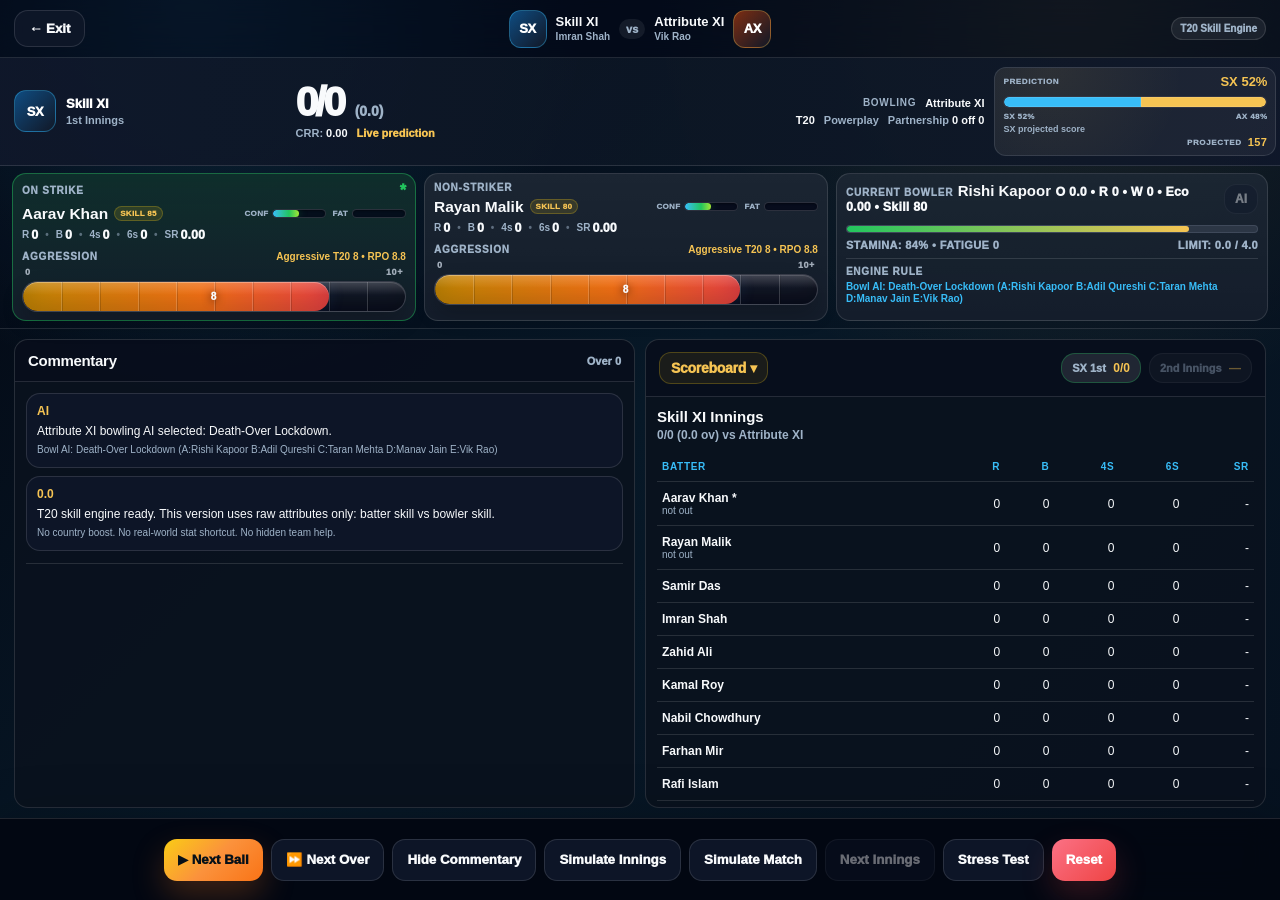
==== commit 86ff6510: "e" ====
--- a/match-center.html
+++ b/match-center.html
@@ -1,10 +1,8 @@
-<!DOCTYPE html>
-<html lang="en">
-<head>
-  <meta charset="UTF-8" />
-  <meta name="viewport" content="width=device-width, initial-scale=1, maximum-scale=1, minimum-scale=1, user-scalable=no, viewport-fit=cover" />
-  <meta name="theme-color" content="#030712" />
-  <title>T20 Skill Match Center - Ultra Aggression Risk</title>
+<html lang="en"><head>
+  <meta charset="UTF-8">
+  <meta name="viewport" content="width=device-width, initial-scale=1, maximum-scale=1, minimum-scale=1, user-scalable=no, viewport-fit=cover">
+  <meta name="theme-color" content="#030712">
+  <title>T20 Skill Match Center - Ultra RPO + Current Over</title>
   <style>
     :root {
       --bg: #030712;
@@ -243,6 +241,87 @@
     }
 
     .score-micro-row b, .score-metrics-inline b, .score-bowling-team b { color: var(--text); }
+
+    .score-current-over {
+      display: inline-flex;
+      align-items: center;
+      gap: 7px;
+      margin-left: 10px;
+      padding-left: 12px;
+      border-left: 1px solid rgba(148, 163, 184, 0.22);
+      white-space: nowrap;
+    }
+
+    .score-current-over em {
+      font-style: normal;
+      color: var(--muted);
+      font-size: 9px;
+      font-weight: 1000;
+      text-transform: uppercase;
+      letter-spacing: 0.08em;
+    }
+
+    .score-over-chip-row {
+      display: inline-flex;
+      align-items: center;
+      gap: 4px;
+      min-height: 22px;
+    }
+
+    .score-over-chip-row .ball-chip {
+      width: 22px;
+      height: 22px;
+      font-size: 10px;
+      box-shadow: 0 6px 14px rgba(0,0,0,0.20);
+    }
+
+    .score-over-chip-row .ball-chip.four {
+      background: linear-gradient(180deg, rgba(125, 211, 252, 0.30), rgba(56, 189, 248, 0.13));
+      color: #bae6fd;
+      border-color: rgba(125, 211, 252, 0.52);
+    }
+
+    .score-over-chip-row .ball-chip.six {
+      background: linear-gradient(180deg, rgba(216, 180, 254, 0.33), rgba(126, 34, 206, 0.20));
+      color: #f3e8ff;
+      border-color: rgba(216, 180, 254, 0.56);
+    }
+
+    .score-over-chip-row .ball-chip.wicket {
+      background: linear-gradient(180deg, rgba(248, 113, 113, 0.36), rgba(127, 29, 29, 0.24));
+      color: #fff1f2;
+      border-color: rgba(248, 113, 113, 0.65);
+    }
+
+    .score-over-chip-row .ball-chip.wide,
+    .score-over-chip-row .ball-chip.noBall {
+      background: linear-gradient(180deg, rgba(251, 191, 36, 0.30), rgba(180, 83, 9, 0.16));
+      color: #fef3c7;
+      border-color: rgba(251, 191, 36, 0.50);
+    }
+
+    .score-over-chip-row .ball-chip.bye {
+      background: linear-gradient(180deg, rgba(148, 163, 184, 0.26), rgba(51, 65, 85, 0.16));
+      color: #f1f5f9;
+      border-color: rgba(148, 163, 184, 0.48);
+    }
+
+    .score-over-chip-row .ball-chip.legBye {
+      background: linear-gradient(180deg, rgba(45, 212, 191, 0.26), rgba(13, 148, 136, 0.16));
+      color: #ccfbf1;
+      border-color: rgba(45, 212, 191, 0.46);
+    }
+
+    @media (max-width: 640px) {
+      .score-current-over {
+        margin-left: 0;
+        padding-left: 0;
+        border-left: 0;
+        flex-basis: 100%;
+        justify-content: flex-start;
+      }
+    }
+
     #rrrWrap { color: var(--gold2); font-weight: 1000; }
     #rrrWrap b { color: #fff7ed; }
     .score-bowling-team { justify-content: flex-end; }
@@ -892,6 +971,9 @@
     .ball-chip.four { background: rgba(56,189,248,0.18); color: #7dd3fc; border-color: rgba(56,189,248,0.35); }
     .ball-chip.six { background: rgba(192,132,252,0.18); color: #d8b4fe; border-color: rgba(192,132,252,0.35); }
     .ball-chip.wicket { background: rgba(251,113,133,0.20); color: #fecdd3; border-color: rgba(251,113,133,0.4); }
+    .ball-chip.wide, .ball-chip.noBall { background: rgba(251,191,36,0.16); color: #fde68a; border-color: rgba(251,191,36,0.34); }
+    .ball-chip.bye { background: rgba(148,163,184,0.16); color: #e2e8f0; border-color: rgba(148,163,184,0.36); }
+    .ball-chip.legBye { background: rgba(45,212,191,0.15); color: #99f6e4; border-color: rgba(45,212,191,0.34); }
 
     .scorecard-title-actions { display: flex; align-items: center; gap: 8px; }
     .innings-tab { padding: 7px 10px; font-size: 12px; box-shadow: none; background: rgba(255,255,255,0.07); color: var(--muted); border: 1px solid var(--line); }
@@ -1151,6 +1233,12 @@
       font-size: 11px;
       font-weight: 1000;
     }
+    .over-ball-chip.four { background: rgba(56,189,248,0.18); color: #7dd3fc; border-color: rgba(56,189,248,0.35); }
+    .over-ball-chip.six { background: rgba(192,132,252,0.18); color: #d8b4fe; border-color: rgba(192,132,252,0.35); }
+    .over-ball-chip.wicket { background: rgba(251,113,133,0.20); color: #fecdd3; border-color: rgba(251,113,133,0.4); }
+    .over-ball-chip.wide, .over-ball-chip.noBall { background: rgba(251,191,36,0.16); color: #fde68a; border-color: rgba(251,191,36,0.34); }
+    .over-ball-chip.bye { background: rgba(148,163,184,0.16); color: #e2e8f0; border-color: rgba(148,163,184,0.36); }
+    .over-ball-chip.legBye { background: rgba(45,212,191,0.15); color: #99f6e4; border-color: rgba(45,212,191,0.34); }
 
     .chart-wrap {
       border: 1px solid var(--line);
@@ -1529,18 +1617,18 @@
 
       <div class="teams-vs">
         <div class="team-pill home">
-          <div class="badge" id="teamABadge">A</div>
+          <div class="badge" id="teamABadge">SX</div>
           <div>
-            <strong id="teamAName">Team A</strong>
-            <span id="teamASub">Captain</span>
+            <strong id="teamAName">Skill XI</strong>
+            <span id="teamASub">Imran Shah</span>
           </div>
         </div>
         <span class="vs-label">vs</span>
         <div class="team-pill away">
-          <div class="badge" id="teamBBadge">B</div>
+          <div class="badge" id="teamBBadge">AX</div>
           <div>
-            <strong id="teamBName">Team B</strong>
-            <span id="teamBSub">Captain</span>
+            <strong id="teamBName">Attribute XI</strong>
+            <span id="teamBSub">Vik Rao</span>
           </div>
         </div>
       </div>
@@ -1552,9 +1640,9 @@
 
     <section class="scorebar">
       <div class="score-team-block">
-        <div class="badge score-badge" id="scoreBattingBadge">BAT</div>
+        <div class="badge score-badge" id="scoreBattingBadge">SX</div>
         <div>
-          <div class="score-team-name" id="scoreBattingName">Batting Team</div>
+          <div class="score-team-name" id="scoreBattingName">Skill XI</div>
           <div class="score-subline" id="inningsLabel">1st Innings</div>
         </div>
       </div>
@@ -1566,38 +1654,42 @@
         </div>
         <div class="score-micro-row">
           <span>CRR: <b id="runRate">0.00</b></span>
-          <span id="rrrWrap">RRR: <b id="requiredRate">—</b></span>
+          <span id="rrrWrap" style="display: none;">RRR: <b id="requiredRate">—</b></span>
           <span id="targetPill">Live prediction</span>
         </div>
       </div>
 
       <div class="score-meta-block">
-        <div class="score-bowling-team"><span>Bowling</span><b id="scoreBowlingName">Team</b></div>
+        <div class="score-bowling-team"><span>Bowling</span><b id="scoreBowlingName">Attribute XI</b></div>
         <div class="score-metrics-inline">
           <span><b id="formatBox">T20</b></span>
           <span id="phaseBox">Powerplay</span>
           <span>Partnership <b id="partnershipBox">0 off 0</b></span>
+          <span class="score-current-over" id="scoreCurrentOverWrap" aria-label="Current over outcome" style="display: none;">
+            <em>This over</em>
+            <span class="score-over-chip-row" id="scoreCurrentOverBalls"></span>
+          </span>
         </div>
       </div>
 
-      <div class="prediction-row" id="predictionPanel">
+      <div class="prediction-row" id="predictionPanel" style="--team-a-color: #38bdf8; --team-b-color: #f6c453;">
         <div class="prediction-tile prediction-main">
           <div class="prediction-topline">
             <span>Prediction</span>
-            <b id="predictionLeader">Even match</b>
+            <b id="predictionLeader">SX 52%</b>
           </div>
           <div class="prediction-winbar" aria-label="Win probability bar">
-            <i id="predictionUserBar" class="prediction-user-fill"></i>
-            <i id="predictionCompBar" class="prediction-comp-fill"></i>
+            <i id="predictionUserBar" class="prediction-user-fill" style="flex-basis: 52%;"></i>
+            <i id="predictionCompBar" class="prediction-comp-fill" style="flex-basis: 48%;"></i>
           </div>
           <div class="prediction-bar-labels">
-            <small id="predictionBarUserLabel">Team A 50%</small>
-            <small id="predictionBarCompLabel">Team B 50%</small>
+            <small id="predictionBarUserLabel">SX 52%</small>
+            <small id="predictionBarCompLabel">AX 48%</small>
           </div>
-          <em id="predictionNote">Live win chance from score and raw attributes</em>
+          <em id="predictionNote">SX projected score</em>
           <div class="prediction-context-inline">
             <span id="predictionContextLabel">Projected</span>
-            <b id="predictionContext">—</b>
+            <b id="predictionContext">157</b>
           </div>
         </div>
       </div>
@@ -1608,19 +1700,19 @@
         <div class="live-card-top"><div class="label">On Strike</div><div class="strike-star">*</div></div>
         <div class="batter-name-line">
           <div class="batter-name-wrap">
-            <h3 id="strikerName">Opening Batter</h3>
-            <span id="strikerSkillChip" class="batter-skill-chip">Skill 0</span>
+            <h3 id="strikerName">Aarav Khan</h3>
+            <span id="strikerSkillChip" class="batter-skill-chip" style="display: inline-flex;">Skill 85</span>
           </div>
           <div class="batter-mini-bars" aria-label="Batter confidence and fatigue">
-            <span class="batter-mini-meter">CONF<i><b id="strikerConfidenceFill" class="confidence-fill"></b></i></span>
-            <span class="batter-mini-meter">FAT<i><b id="strikerFatigueFill" class="fatigue-fill"></b></i></span>
+            <span class="batter-mini-meter">CONF<i><b id="strikerConfidenceFill" class="confidence-fill" title="Confidence 50%" style="width: 50%;"></b></i></span>
+            <span class="batter-mini-meter">FAT<i><b id="strikerFatigueFill" class="fatigue-fill" title="Fatigue 0%" style="width: 0%;"></b></i></span>
           </div>
         </div>
-        <p id="strikerInfo" class="batter-stat-grid">R 0 • B 0 • 4s 0 • 6s 0 • SR 0.00</p>
-        <div class="batter-intent-control" data-slot="striker">
-          <div class="intent-head"><span>Aggression</span><b id="strikerAggressionLabel">T20 8 • RPO 8.5</b></div>
+        <p id="strikerInfo" class="batter-stat-grid"><span>R<b>0</b></span><span>B<b>0</b></span><span>4s<b>0</b></span><span>6s<b>0</b></span><span>SR<b>0.00</b></span></p>
+        <div class="batter-intent-control" data-slot="striker" aria-hidden="false">
+          <div class="intent-head"><span>Aggression</span><b id="strikerAggressionLabel">Aggressive T20 8 • RPO 8.8</b></div>
           <div class="aggression-scale"><span>0</span><span>10+</span></div>
-          <div id="strikerAggressionMeter" class="compact-intents aggression-pill" data-slot="striker" data-value="8" data-zone="aggressive" role="slider" tabindex="0" aria-label="Striker aggression" aria-valuemin="0" aria-valuemax="10" aria-valuenow="8" onpointerdown="setBatterAggressionFromMeter(event, 'striker')" onkeydown="handleAggressionMeterKey(event, 'striker')">
+          <div id="strikerAggressionMeter" class="compact-intents aggression-pill" data-slot="striker" data-value="8" data-zone="aggressive" role="slider" tabindex="0" aria-label="Striker aggression" aria-valuemin="0" aria-valuemax="10" aria-valuenow="8" onpointerdown="setBatterAggressionFromMeter(event, 'striker')" onkeydown="handleAggressionMeterKey(event, 'striker')" aria-valuetext="Aggressive T20 8 • RPO 8.5" title="Tap or drag across the pill to choose 0-10+ aggression." style="--agg-pct: 80%;">
             <span class="aggression-pill-fill"></span>
             <span class="aggression-pill-grid"><i></i><i></i><i></i><i></i><i></i><i></i><i></i><i></i><i></i><i></i></span>
             <span class="aggression-pill-gloss"></span>
@@ -1633,19 +1725,19 @@
         <div class="live-card-top"><div class="label">Non-Striker</div></div>
         <div class="batter-name-line">
           <div class="batter-name-wrap">
-            <h3 id="nonStrikerName">Opening Batter</h3>
-            <span id="nonStrikerSkillChip" class="batter-skill-chip">Skill 0</span>
+            <h3 id="nonStrikerName">Rayan Malik</h3>
+            <span id="nonStrikerSkillChip" class="batter-skill-chip" style="display: inline-flex;">Skill 80</span>
           </div>
           <div class="batter-mini-bars" aria-label="Batter confidence and fatigue">
-            <span class="batter-mini-meter">CONF<i><b id="nonStrikerConfidenceFill" class="confidence-fill"></b></i></span>
-            <span class="batter-mini-meter">FAT<i><b id="nonStrikerFatigueFill" class="fatigue-fill"></b></i></span>
+            <span class="batter-mini-meter">CONF<i><b id="nonStrikerConfidenceFill" class="confidence-fill" title="Confidence 50%" style="width: 50%;"></b></i></span>
+            <span class="batter-mini-meter">FAT<i><b id="nonStrikerFatigueFill" class="fatigue-fill" title="Fatigue 0%" style="width: 0%;"></b></i></span>
           </div>
         </div>
-        <p id="nonStrikerInfo" class="batter-stat-grid">R 0 • B 0 • 4s 0 • 6s 0 • SR 0.00</p>
-        <div class="batter-intent-control" data-slot="nonStriker">
-          <div class="intent-head"><span>Aggression</span><b id="nonStrikerAggressionLabel">T20 8 • RPO 8.5</b></div>
+        <p id="nonStrikerInfo" class="batter-stat-grid"><span>R<b>0</b></span><span>B<b>0</b></span><span>4s<b>0</b></span><span>6s<b>0</b></span><span>SR<b>0.00</b></span></p>
+        <div class="batter-intent-control" data-slot="nonStriker" aria-hidden="false">
+          <div class="intent-head"><span>Aggression</span><b id="nonStrikerAggressionLabel">Aggressive T20 8 • RPO 8.8</b></div>
           <div class="aggression-scale"><span>0</span><span>10+</span></div>
-          <div id="nonStrikerAggressionMeter" class="compact-intents aggression-pill" data-slot="nonStriker" data-value="8" data-zone="aggressive" role="slider" tabindex="0" aria-label="Non-striker aggression" aria-valuemin="0" aria-valuemax="10" aria-valuenow="8" onpointerdown="setBatterAggressionFromMeter(event, 'nonStriker')" onkeydown="handleAggressionMeterKey(event, 'nonStriker')">
+          <div id="nonStrikerAggressionMeter" class="compact-intents aggression-pill" data-slot="nonStriker" data-value="8" data-zone="aggressive" role="slider" tabindex="0" aria-label="Non-striker aggression" aria-valuemin="0" aria-valuemax="10" aria-valuenow="8" onpointerdown="setBatterAggressionFromMeter(event, 'nonStriker')" onkeydown="handleAggressionMeterKey(event, 'nonStriker')" aria-valuetext="Aggressive T20 8 • RPO 8.5" title="Tap or drag across the pill to choose 0-10+ aggression." style="--agg-pct: 80%;">
             <span class="aggression-pill-fill"></span>
             <span class="aggression-pill-grid"><i></i><i></i><i></i><i></i><i></i><i></i><i></i><i></i><i></i><i></i></span>
             <span class="aggression-pill-gloss"></span>
@@ -1658,31 +1750,31 @@
         <div class="bowler-card-main">
           <div>
             <span>Current Bowler</span>
-            <strong id="currentBowlerName">Bowler</strong>
-            <span id="currentBowlerFigures">0.0-0-0</span>
+            <strong id="currentBowlerName">Rishi Kapoor</strong>
+            <span id="currentBowlerFigures">O 0.0 • R 0 • W 0 • Eco 0.00 • Skill 80</span>
           </div>
-          <button id="changeBowlerBtn" class="secondary small-action-btn" type="button" onclick="openBowlerChangeModal()">Change</button>
+          <button id="changeBowlerBtn" class="secondary small-action-btn" type="button" onclick="openBowlerChangeModal()" disabled="" title="Computer is bowling. Bowler changes are controlled by AI.">AI</button>
         </div>
-        <div class="bowler-meter" title="Bowler stamina"><div class="bowler-meter-fill" id="currentBowlerStaminaFill"></div></div>
+        <div class="bowler-meter" title="Bowler stamina"><div class="bowler-meter-fill" id="currentBowlerStaminaFill" style="width: 83.5%;"></div></div>
         <div class="bowler-small-row">
-          <span id="currentBowlerStamina">Stamina: 100%</span>
+          <span id="currentBowlerStamina">Stamina: 84% • Fatigue 0</span>
           <span id="currentBowlerLimit">Limit: 0.0 / 4.0</span>
         </div>
         <div class="bowler-plan-box">
           <span>Engine Rule</span>
-          <strong id="bowlingPlanText">T20 only • no country boost • raw batter attributes vs bowler attributes</strong>
+          <strong id="bowlingPlanText">Bowl AI: Death-Over Lockdown (A:Rishi Kapoor B:Adil Qureshi C:Taran Mehta D:Manav Jain E:Vik Rao)</strong>
         </div>
       </article>
     </section>
 
     <section class="main-match-grid" id="mainMatchGrid">
-      <article class="card commentary-panel" id="commentaryPanel">
+      <article class="card commentary-panel" id="commentaryPanel" aria-hidden="false">
         <div class="panel-head">
           <h3>Commentary</h3>
           <span id="commentaryOverLabel">Over 0</span>
         </div>
         <div class="commentary-body">
-          <div class="commentary-list" id="commentaryList"></div>
+          <div class="commentary-list" id="commentaryList"><div class="commentary-item note"><strong>AI</strong><p>Attribute XI bowling AI selected: Death-Over Lockdown.</p><small>Bowl AI: Death-Over Lockdown (A:Rishi Kapoor B:Adil Qureshi C:Taran Mehta D:Manav Jain E:Vik Rao)</small></div><div class="commentary-item note"><strong>0.0</strong><p>T20 skill engine ready. This version uses raw attributes only: batter skill vs bowler skill.</p><small>No country boost. No real-world stat shortcut. No hidden team help.</small></div></div>
           <div class="over-timeline" id="overTimeline"></div>
         </div>
       </article>
@@ -1691,15 +1783,15 @@
         <div class="section-title">
           <h3><button id="scoreboardDropdownBtn" class="scoreboard-dropdown-btn" type="button" onclick="openScoreboardHub('scorecard')">Scoreboard ▾</button></h3>
           <div class="scorecard-title-actions">
-            <button id="scoreInnings1Tab" class="innings-tab active" type="button" onclick="selectScorecardInnings(1)"><span id="scoreInnings1TabName">1st Innings</span> <b id="scoreInnings1TabScore">0/0</b></button>
-            <button id="scoreInnings2Tab" class="innings-tab" type="button" onclick="selectScorecardInnings(2)" disabled><span id="scoreInnings2TabName">2nd Innings</span> <b id="scoreInnings2TabScore">—</b></button>
+            <button id="scoreInnings1Tab" class="innings-tab active" type="button" onclick="selectScorecardInnings(1)"><span id="scoreInnings1TabName">SX 1st</span> <b id="scoreInnings1TabScore">0/0</b></button>
+            <button id="scoreInnings2Tab" class="innings-tab" type="button" onclick="selectScorecardInnings(2)" disabled=""><span id="scoreInnings2TabName">2nd Innings</span> <b id="scoreInnings2TabScore">—</b></button>
           </div>
         </div>
         <div class="scorecard-body">
           <div class="scorecard-heading-line">
             <div>
-              <h3 id="scorecardInningsTitle">Innings</h3>
-              <p id="scorecardScoreLine">0/0 (0.0 ov)</p>
+              <h3 id="scorecardInningsTitle">Skill XI Innings</h3>
+              <p id="scorecardScoreLine">0/0 (0.0 ov) vs Attribute XI</p>
             </div>
           </div>
           <table class="score-table">
@@ -1708,22 +1800,132 @@
                 <th>Batter</th><th>R</th><th>B</th><th>4s</th><th>6s</th><th>SR</th>
               </tr>
             </thead>
-            <tbody id="battingTableBody"></tbody>
+            <tbody id="battingTableBody"><tr>
+          <td><strong>Aarav Khan *</strong><br><span style="color:var(--muted);font-size:10px">not out</span></td>
+          <td>0</td>
+          <td>0</td>
+          <td>0</td>
+          <td>0</td>
+          <td>-</td>
+        </tr><tr>
+          <td><strong>Rayan Malik</strong><br><span style="color:var(--muted);font-size:10px">not out</span></td>
+          <td>0</td>
+          <td>0</td>
+          <td>0</td>
+          <td>0</td>
+          <td>-</td>
+        </tr><tr>
+          <td><strong>Samir Das</strong><br><span style="color:var(--muted);font-size:10px"></span></td>
+          <td>0</td>
+          <td>0</td>
+          <td>0</td>
+          <td>0</td>
+          <td>-</td>
+        </tr><tr>
+          <td><strong>Imran Shah</strong><br><span style="color:var(--muted);font-size:10px"></span></td>
+          <td>0</td>
+          <td>0</td>
+          <td>0</td>
+          <td>0</td>
+          <td>-</td>
+        </tr><tr>
+          <td><strong>Zahid Ali</strong><br><span style="color:var(--muted);font-size:10px"></span></td>
+          <td>0</td>
+          <td>0</td>
+          <td>0</td>
+          <td>0</td>
+          <td>-</td>
+        </tr><tr>
+          <td><strong>Kamal Roy</strong><br><span style="color:var(--muted);font-size:10px"></span></td>
+          <td>0</td>
+          <td>0</td>
+          <td>0</td>
+          <td>0</td>
+          <td>-</td>
+        </tr><tr>
+          <td><strong>Nabil Chowdhury</strong><br><span style="color:var(--muted);font-size:10px"></span></td>
+          <td>0</td>
+          <td>0</td>
+          <td>0</td>
+          <td>0</td>
+          <td>-</td>
+        </tr><tr>
+          <td><strong>Farhan Mir</strong><br><span style="color:var(--muted);font-size:10px"></span></td>
+          <td>0</td>
+          <td>0</td>
+          <td>0</td>
+          <td>0</td>
+          <td>-</td>
+        </tr><tr>
+          <td><strong>Rafi Islam</strong><br><span style="color:var(--muted);font-size:10px"></span></td>
+          <td>0</td>
+          <td>0</td>
+          <td>0</td>
+          <td>0</td>
+          <td>-</td>
+        </tr><tr>
+          <td><strong>Sohan Patel</strong><br><span style="color:var(--muted);font-size:10px"></span></td>
+          <td>0</td>
+          <td>0</td>
+          <td>0</td>
+          <td>0</td>
+          <td>-</td>
+        </tr><tr>
+          <td><strong>Arman Gill</strong><br><span style="color:var(--muted);font-size:10px"></span></td>
+          <td>0</td>
+          <td>0</td>
+          <td>0</td>
+          <td>0</td>
+          <td>-</td>
+        </tr></tbody>
           </table>
           <div class="extras-total-box">
             <div><span>Extras</span><b id="extrasLine">0 (wd 0, nb 0, b 0, lb 0)</b></div>
             <div><span>Total</span><b id="scorecardTotalLine">0/0 (0.0 ov)</b></div>
           </div>
           <div class="bowling-card-block">
-            <h4 id="bowlingCardTitle">Bowling</h4>
+            <h4 id="bowlingCardTitle">Attribute XI Bowling</h4>
             <table class="score-table bowling-table">
               <thead><tr><th>Bowler</th><th>O</th><th>R</th><th>W</th><th>Eco</th></tr></thead>
-              <tbody id="bowlingTableBody"></tbody>
+              <tbody id="bowlingTableBody"><tr>
+            <td>Rishi Kapoor</td>
+            <td>0.0</td>
+            <td>0</td>
+            <td>0</td>
+            <td>0.00</td>
+          </tr></tbody>
             </table>
           </div>
           <details class="debug-box">
             <summary>Debug State</summary>
-            <pre id="out">{}</pre>
+            <pre id="out">{
+  "phase": "innings1",
+  "inningsNo": 1,
+  "score": "0/0 (0.0)",
+  "battingAI": null,
+  "bowlingAI": {
+    "type": "bowling",
+    "modelKey": "DEATH_LOCK",
+    "modelName": "Death-Over Lockdown",
+    "description": "Keeps best death skills available for overs 16-20.",
+    "pattern": "CDEABCEDABCDEABCDABE",
+    "slots": {
+      "A": "Rishi_Kapoor",
+      "B": "Adil_Qureshi",
+      "C": "Taran_Mehta",
+      "D": "Manav_Jain",
+      "E": "Vik_Rao"
+    },
+    "names": {
+      "A": "Rishi Kapoor",
+      "B": "Adil Qureshi",
+      "C": "Taran Mehta",
+      "D": "Manav Jain",
+      "E": "Vik Rao"
+    }
+  },
+  "lastBattle": null
+}</pre>
             <button class="secondary small-action-btn" type="button" onclick="runAggressionDebugTests(true)">Run Aggression Tests</button>
             <pre id="aggressionDebugOut">Aggression tests not run yet.</pre>
           </details>
@@ -1736,11 +1938,11 @@
     <div class="ball-buttons">
       <button id="nextBallBtn" type="button" onclick="playNextBall()">▶ <span>Next Ball</span></button>
       <button id="playOverBtn" class="secondary" type="button" onclick="playOver()">⏩ <span>Next Over</span></button>
-      <button id="toggleCommentaryBtn" class="secondary" type="button" onclick="toggleCommentaryPanel()">Hide Commentary</button>
+      <button id="toggleCommentaryBtn" class="secondary" type="button" onclick="toggleCommentaryPanel()" aria-pressed="false">Hide Commentary</button>
       <button id="simInningsBtn" class="secondary" type="button" onclick="simulateCurrentInnings()">Simulate Innings</button>
       <button id="simMatchBtn" class="secondary" type="button" onclick="simulateWholeMatch()">Simulate Match</button>
-      <button id="nextInningsBtn" class="secondary" type="button" onclick="startNextInnings()">Next Innings</button>
-      <button id="saveExitBtn" class="save-exit-btn is-hidden" type="button" onclick="showMatchCompleteModal()">Save & Exit</button>
+      <button id="nextInningsBtn" class="secondary" type="button" onclick="startNextInnings()" disabled="">Next Innings</button>
+      <button id="saveExitBtn" class="save-exit-btn is-hidden" type="button" onclick="showMatchCompleteModal()" disabled="">Save &amp; Exit</button>
       <button class="secondary" type="button" onclick="openStressTestModal()">Stress Test</button>
       <button class="danger" type="button" onclick="resetMatchCenterState()">Reset</button>
     </div>
@@ -1753,7 +1955,7 @@
       <p id="matchCompleteScore">Scoreline</p>
       <div id="matchSummaryCard" class="match-summary-card"></div>
       <div class="player-option-actions" style="display:grid;gap:9px">
-        <button onclick="returnToSummaryPage()">Save & Exit</button>
+        <button onclick="returnToSummaryPage()">Save &amp; Exit</button>
         <button class="secondary" onclick="closeMatchCompleteModal()">Stay on Scorecard</button>
       </div>
     </div>
@@ -1795,17 +1997,26 @@
   <div id="stressTestModal" class="player-option-modal hidden">
     <div class="player-option-box" style="width:min(880px,94vw)">
       <button class="player-option-close" onclick="closeStressTestModal()">×</button>
-      <h2>T20 Engine Stress Test V3 Fixed</h2>
+      <h2>T20 Engine Stress Test + Aggression Matrix</h2>
       <p>Runs silent AI-vs-AI simulations using the same attribute-vs-attribute ball engine. Your live match is restored after testing.</p>
       <div class="stress-actions">
         <button onclick="runStressTest(50)">Run 50</button>
         <button onclick="runStressTest(200)">Run 200</button>
         <button onclick="runStressTest(1000)">Run 1000</button>
+        <button onclick="runAggressionMatrixTest(50)">Real Squad 50 / Level</button>
+        <button class="secondary" onclick="runAggressionMatrixTest(100)">Real Squad 100 / Level</button>
+        <button class="secondary" onclick="runAggressionMatrixTest(100, { equalSkill: true })">Equal Skill 100 / Level</button>
+        <button class="secondary" onclick="runOutcomeWeightProbe(5000)">Weight Probe 5k Balls/Phase</button>
+        <button class="secondary" onclick="runOutcomeWeightProbe(5000, { equalSkill: true })">Equal Weight Probe 5k</button>
+        <button class="secondary" onclick="runEqualBellCurveBalanceTest(1000)">Equal Bell Curve 1000</button>
+        <button class="secondary" onclick="runEqualBellCurveBalanceTest(300)">Quick Bell 300</button>
+        <button class="secondary" onclick="runAIAggressionPlanTest()">AI Plan Test</button>
+        <button class="secondary" onclick="downloadOutcomeWeightProbeCSV()">Download Weight CSV</button>
         <button class="secondary" onclick="downloadStressSummaryCSV()">Download Summary CSV</button>
         <button class="secondary" onclick="downloadStressCSVChunks()">Download Detail CSV Chunks</button>
       </div>
       <div id="stressSummary" class="stress-output">
-        <p class="stress-note">Run a test to see average score, wickets, chase rate, score bands, and boundary balance.</p>
+        <p class="stress-note">Run a normal stress test, aggression matrix, weight probe, AI Plan Test, or Equal Bell Curve test. The Equal Bell Curve test checks whether equal teams average 170-185, lose 6-8 wickets, split wins around 50/50, and produce a bell-shaped score distribution without forcing collapses into par scores.</p>
       </div>
     </div>
   </div>
@@ -1849,12 +2060,13 @@
     const TOUR_STORAGE_KEY = "cricketTourSetupSave_v1";
     const TOUR_ID_KEY = "currentTourId_v1";
     const TOSS_KEY = "currentTossResult";
-    const STATE_PREFIX = "skillT20MatchState_v3_ultra_aggression_risk_";
+    const STATE_PREFIX = "skillT20MatchState_v3_outcome_weight_probe_";
 
     let matchState = null;
     let currentMatchCache = null;
     let autoPlayTimer = null;
     let latestStressResults = null;
+    let latestOutcomeWeightProbeResults = null;
     let isStressTesting = false;
     let commentaryHidden = false;
     let scorecardInningsNo = 1;
@@ -1973,30 +2185,39 @@
     const BALANCED_RPO_BY_AGG = [1.6, 2.0, 2.5, 3.1, 3.8, 5.1, 6.2, 7.0, 8.5, 10.8, 12.8];
     const SLOGGER_RPO_BY_AGG = BALANCED_RPO_BY_AGG.map(value => Number((value * (13.5 / 12.8)).toFixed(2)));
 
-    // 7 is the lowest-risk attacking gear, but it is still T20 intent.
-    // 10+ is not a 20-over mode. It is high reward and genuinely dangerous every ball.
-    // These are multipliers, not fixed percentages; bowler skill, batter control, fielding,
-    // confidence, fatigue, and phase still shape the final wicket chance.
+    // Aggression must show a readable trend: higher level = higher wicket danger on average.
+    // These are not direct wicket percentages. They multiply the existing skill-vs-skill wicket weight.
+    // Skill, confidence, fatigue, phase, fielding, and bowling quality still matter after this curve.
     const AGG_WICKET_RISK_BY_LEVEL = [
-      1.00, // 0 no color/no intent: blocks/low scoring, still not immune
-      0.95, // 1
-      0.90, // 2 Test default
-      0.88, // 3
-      0.86, // 4
-      0.84, // 5 ODI default
-      0.82, // 6
-      0.80, // 7 controlled T20 attack, lowest attacking risk but NOT safe
-      1.15, // 8 T20 default, more wicket risk than 7
-      1.75, // 9 heavy attack, real danger
-      2.75  // 10+ ultra/death: max danger, should not last 20 overs often
+      0.38, // 0 no intent: lowest scoring and lowest wicket pressure
+      0.45, // 1
+      0.53, // 2 Test default
+      0.63, // 3
+      0.76, // 4
+      0.93, // 5 ODI default
+      1.12, // 6
+      1.35, // 7 controlled T20 aggression
+      1.62, // 8 T20 default
+      1.92, // 9 heavy attack, but not arcade mode
+      2.28  // 10+ ultra/death: high risk, high reward
     ];
 
-    const AGG_WICKET_FLOOR_BY_LEVEL = [0.96, 0.90, 0.85, 0.82, 0.80, 0.78, 0.76, 0.74, 1.03, 1.50, 2.25];
-
-    // Final wicket-weight guardrails. These keep Ultra from being softened too much by
-    // elite confidence/skill, while still allowing normal levels to play naturally.
-    const AGG_WICKET_WEIGHT_FLOOR_BY_LEVEL = [1.50, 1.55, 1.65, 1.75, 1.90, 2.10, 2.35, 2.80, 4.25, 7.50, 12.00];
-    const AGG_WICKET_WEIGHT_CAP_BY_LEVEL = [10.8, 11.0, 11.2, 11.5, 12.0, 12.5, 13.2, 14.0, 16.5, 20.0, 24.0];
+    const AGG_WICKET_FLOOR_BY_LEVEL = [0.34, 0.40, 0.47, 0.56, 0.68, 0.84, 1.02, 1.22, 1.48, 1.72, 2.02];
+
+    // Final wicket-weight guardrails are monotonic, but tuned for natural 170-185 equal-team T20s.
+    // Level 10 should collapse often, but not turn every phase into 17+ RPO arcade cricket.
+    const AGG_WICKET_WEIGHT_FLOOR_BY_LEVEL = [0.55, 0.70, 0.90, 1.15, 1.45, 1.85, 2.40, 3.15, 4.55, 6.40, 8.10];
+    const AGG_WICKET_WEIGHT_CAP_BY_LEVEL = [6.0, 6.8, 7.6, 8.6, 9.8, 11.2, 13.0, 15.0, 18.2, 20.5, 23.0];
+
+    // Tempo alignment: this is the scoring side of the aggression bar.
+    // Levels 0-8 create the main T20 bell curve. Levels 9-10 are explosive but controlled.
+    const AGG_RUN_TEMPO_BY_LEVEL = [0.36, 0.42, 0.50, 0.60, 0.70, 0.78, 0.88, 0.98, 1.08, 1.16, 1.25];
+    const AGG_SAFE_ROTATION_TEMPO_BY_LEVEL = [0.36, 0.42, 0.50, 0.58, 0.66, 0.72, 0.78, 0.82, 0.78, 0.56, 0.48];
+    const AGG_TWO_TEMPO_BY_LEVEL = [0.34, 0.40, 0.47, 0.55, 0.62, 0.68, 0.72, 0.74, 0.70, 0.48, 0.40];
+    const AGG_THREE_TEMPO_BY_LEVEL = [0.25, 0.30, 0.36, 0.42, 0.50, 0.56, 0.60, 0.60, 0.56, 0.40, 0.32];
+    const AGG_BOUNDARY_TEMPO_BY_LEVEL = [0.12, 0.18, 0.26, 0.36, 0.50, 0.68, 0.86, 1.03, 1.28, 1.62, 2.05];
+    const AGG_DOT_TEMPO_BY_LEVEL = [2.70, 2.35, 2.05, 1.78, 1.52, 1.30, 1.12, 0.98, 0.88, 0.72, 0.62];
+    const AGG_DOT_CAP_BY_LEVEL = [78, 72, 66, 61, 55, 50, 46, 43, 38, 34, 31];
 
     function getAggressionZone(value) {
       const v = clamp(Math.round(value ?? 8), 0, 10);
@@ -2038,15 +2259,17 @@
 
       const setFactor = clamp((balls - 12) / 30, 0, 1);
       const confidenceFactor = clamp((confidence - 55) / 35, 0, 1);
-      const settled = clamp(setFactor * 0.50 + confidenceFactor * 0.50, 0, 1);
-
-      const settledReliefByLevel = [0.02, 0.03, 0.04, 0.04, 0.05, 0.06, 0.07, 0.08, 0.10, 0.12, 0.15];
+      const settled = clamp(setFactor * 0.45 + confidenceFactor * 0.55, 0, 1);
+
+      // Being set helps shot execution, but it must not break the monotonic wicket pattern.
+      // Relief is intentionally small and never reverses the level order.
+      const settledReliefByLevel = [0.00, 0.01, 0.015, 0.02, 0.025, 0.03, 0.035, 0.04, 0.055, 0.07, 0.085];
       risk *= 1 - settled * settledReliefByLevel[v];
 
-      // Fatigue brings the wicket danger back, especially for long innings.
+      // Fatigue brings the wicket danger back, especially for long innings at high intent.
       risk *= 1 + clamp(fatigue - 35, 0, 65) * 0.007;
 
-      return clamp(risk, AGG_WICKET_FLOOR_BY_LEVEL[v], 1.90);
+      return clamp(risk, AGG_WICKET_FLOOR_BY_LEVEL[v], 3.50);
     }
 
     function getPlayerKey(player, fallback = "player") {
@@ -2625,114 +2848,211 @@
     }
 
 
-    function getFirstInningsTargetRangeForAI(inn) {
-      const battingXI = inn?.battingXI || [];
-      const bowlingXI = inn?.bowlingXI || [];
-      const batRating = getTeamRatings(battingXI);
-      const bowlRating = getTeamRatings(bowlingXI);
-      const battingGap = batRating.bat - bowlRating.bowl;
-      const totalGap = (batRating.bat * 0.45 + batRating.bowl * 0.35 + batRating.field * 0.20) -
-                       (bowlRating.bat * 0.45 + bowlRating.bowl * 0.35 + bowlRating.field * 0.20);
-
-      if (Math.abs(totalGap) <= 8 && Math.abs(battingGap) <= 8) return { low: 160, high: 175, label: "equal" };
-      if (battingGap >= 28 || totalGap >= 24) return { low: 175, high: 185, label: "big batting side" };
-      if (battingGap <= -28 || totalGap <= -24) return { low: 125, high: 145, label: "small batting side" };
-      if (battingGap >= 12 || totalGap >= 10) return { low: 160, high: 170, label: "controlled stronger side" };
-      if (battingGap <= -12 || totalGap <= -10) return { low: 140, high: 150, label: "weaker side under pressure" };
-      return { low: 150, high: 165, label: "moderate advantage" };
-    }
-
-    function applyFirstInningsRunSettingGovernor(inn, aggression) {
-      // First-innings only. A chase has a target, so do not use this governor there.
-      if (!inn || inn.target !== null) return aggression;
-      if (inn.balls < 18) return aggression;
-
+    // First-innings run-setting governor removed by design.
+    // The innings now stays fully ball-by-ball: aggression, skill, phase, confidence,
+    // fatigue, and weighted outcome rolls decide the score without target-range correction.
+
+    function getInningsRatingsForAI(inn) {
+      const batting = getTeamRatings(inn?.battingXI || []);
+      const bowling = getTeamRatings(inn?.bowlingXI || []);
+      return { batting, bowling };
+    }
+
+    function getAIParScore(inn) {
+      const { batting, bowling } = getInningsRatingsForAI(inn);
+      const batEdge = Number(batting.bat || 0) - Number(bowling.bowl || 0);
+      const fieldEdge = Number(bowling.field || 0) - 58;
+      const power = averageSkill(inn?.battingXI || [], p => battingSkill(p).boundary + battingSkill(p).six);
+      const powerEdge = (power / 2) - 64;
+      return clamp(Math.round(176 + batEdge * 0.46 - fieldEdge * 0.14 + powerEdge * 0.16), 145, 215);
+    }
+
+    function getAIProjectedScore(inn) {
+      const { batting, bowling } = getInningsRatingsForAI(inn);
+      return estimateProjectedScore(inn, batting, bowling, matchState?.maxBalls || 120);
+    }
+
+    function getAggressionLevelForDesiredRpo(desiredRpo, bat, minLevel = 0, maxLevel = 10) {
+      const wanted = Number(desiredRpo);
+      let bestLevel = clamp(Math.round(minLevel), 0, 10);
+      let bestDiff = Infinity;
+      for (let level = clamp(Math.round(minLevel), 0, 10); level <= clamp(Math.round(maxLevel), 0, 10); level += 1) {
+        const rpo = getAggressionRpo(level, bat);
+        const diff = Math.abs(rpo - wanted);
+        if (diff < bestDiff) {
+          bestDiff = diff;
+          bestLevel = level;
+        }
+      }
+      return bestLevel;
+    }
+
+    function getBatterPressureProfile(batterStat) {
+      const balls = Number(batterStat?.balls || 0);
+      const confidence = Number(batterStat?.confidence ?? 50);
+      const fatigue = Number(batterStat?.fatigue || 0);
+      const settled = clamp((balls - 10) / 24, 0, 1) * 0.55 + clamp((confidence - 58) / 32, 0, 1) * 0.45;
+      return {
+        balls,
+        confidence,
+        fatigue,
+        settled: clamp(settled, 0, 1),
+        tired: clamp((fatigue - 42) / 40, 0, 1)
+      };
+    }
+
+    function getFirstInningsBaseIntent(aiKey, phase, wickets) {
+      const model = aiKey || "PAR_BUILDER";
+      let desired = 8.0;
+
+      // New target-setting AI: equal teams should naturally aim around 170-185,
+      // not 150 par cricket and not 220 arcade cricket.
+      if (model === "WICKET_BANK") desired = phase === "Powerplay" ? 7.1 : phase === "Middle" ? 7.6 : 9.4;
+      else if (model === "FRONT_LOAD") desired = phase === "Powerplay" ? 8.4 : phase === "Middle" ? 7.7 : 9.3;
+      else if (model === "MAX_PRESSURE") desired = phase === "Powerplay" ? 8.8 : phase === "Middle" ? 8.4 : 10.0;
+      else desired = phase === "Powerplay" ? 7.8 : phase === "Middle" ? 8.0 : 9.5;
+
+      // Still protect collapses. This is not a governor: it only changes future intent.
+      if (wickets >= 7 && phase !== "Death") desired -= 1.6;
+      else if (wickets >= 5 && phase === "Middle") desired -= 0.9;
+      else if (wickets <= 2 && phase === "Death") desired += 0.45;
+      return desired;
+    }
+
+    function getFirstInningsDesiredRpo(inn, ai, batterStat, bat) {
       const phase = getPhase(inn.balls);
-      const over = inn.balls / 6;
-      const projected = inn.balls ? (inn.runs * 120) / inn.balls : 0;
-      const range = getFirstInningsTargetRangeForAI(inn);
-
-      // Do not let dominant teams auto-race to 220+ unless the ball-by-ball luck is extreme.
-      if (over >= 6 && projected > range.high + 28) aggression -= 2;
-      else if (over >= 6 && projected > range.high + 12) aggression -= 1;
-
-      // If the batting side is behind its matchup par, encourage controlled acceleration.
-      if (over >= 8 && projected < range.low - 18 && inn.wickets <= 5) aggression += 1;
-      if (over >= 14 && projected < range.low - 8 && inn.wickets <= 6) aggression += 1;
-
-      // Wicket bank matters. Teams with many wickets can attack late; teams collapsing must rotate.
-      if (inn.wickets >= 7 && phase !== "Death") aggression -= 2;
-      else if (inn.wickets >= 5 && phase === "Middle") aggression -= 1;
-
-      return aggression;
-    }
-
-    function getComputerAggression(inn, batterKey) {
-      const ai = inn?.battingAI;
-      const over = inn.balls / 6;
+      const balls = Number(inn.balls || 0);
+      const ballsLeft = Math.max(1, (matchState?.maxBalls || 120) - balls);
+      const wickets = Number(inn.wickets || 0);
+      const par = getAIParScore(inn);
+      const projected = getAIProjectedScore(inn);
+      const currentRR = balls > 0 ? (Number(inn.runs || 0) / balls) * 6 : null;
+      let desired = getFirstInningsBaseIntent(ai?.modelKey, phase, wickets);
+
+      const parGap = par - projected;
+      if (balls >= 18) desired += clamp(parGap / 22, -0.95, 1.05);
+      if (currentRR !== null && balls >= 30) {
+        const liveParRR = ((par - Number(inn.runs || 0)) / ballsLeft) * 6;
+        desired = desired * 0.74 + clamp(liveParRR, 4.2, 12.2) * 0.26;
+      }
+
+      if (phase === "Death") {
+        if (wickets <= 3) desired += 0.8;
+        if (wickets >= 6) desired -= 0.9;
+      }
+
+      const pressure = getBatterPressureProfile(batterStat);
+      const power = getBatterSloggerFactor(bat);
+      desired += power * 0.55;
+      desired += pressure.settled * 0.45;
+      desired -= pressure.tired * 0.55;
+
+      return clamp(desired, 1.6, 13.2);
+    }
+
+    function getChaseDesiredRpo(inn, ai, batterStat, bat) {
       const phase = getPhase(inn.balls);
-      const wickets = inn.wickets;
-      const batter = getPlayerByKey(inn.battingXI, batterKey) || getCurrentBatter();
-      const bat = battingSkill(batter);
-      const confidence = ensureBatterStat(batterKey).confidence;
-      const currentRR = inn.balls ? inn.runs / (inn.balls / 6) : 0;
-      const requiredRR = getRequiredRate(inn);
-
-      let aggression = 7;
+      const ballsLeft = Math.max(1, (matchState?.maxBalls || 120) - Number(inn.balls || 0));
+      const wickets = Number(inn.wickets || 0);
+      const wicketsLeft = Math.max(0, 10 - wickets);
+      const requiredRR = getRequiredRate(inn) ?? 7.6;
+      const need = Math.max(0, Number(inn.target || 0) - Number(inn.runs || 0));
+      let desired = requiredRR;
+
+      // New meter chase logic: required rate is the anchor, phase controls urgency.
+      if (phase === "Powerplay") desired = requiredRR <= 7.2 ? requiredRR - 0.5 : requiredRR + 0.1;
+      if (phase === "Middle") desired = requiredRR <= 7.2 ? requiredRR - 0.2 : requiredRR + 0.35;
+      if (phase === "Death") desired = requiredRR + 0.55;
+      if (ballsLeft <= 24) desired = Math.max(desired, requiredRR + 0.85);
+      if (ballsLeft <= 12) desired = Math.max(desired, requiredRR + 1.35);
 
       switch (ai?.modelKey) {
-        case "PAR_BUILDER":
-          aggression = phase === "Powerplay" ? 6 : phase === "Middle" ? 6 : 9;
-          break;
-        case "FRONT_LOAD":
-          aggression = phase === "Powerplay" ? 9 : phase === "Middle" ? 6 : 8;
-          break;
-        case "WICKET_BANK":
-          aggression = phase === "Powerplay" ? 5 : phase === "Middle" ? 5 : 9;
-          break;
-        case "MAX_PRESSURE":
-          aggression = phase === "Powerplay" ? 8 : phase === "Middle" ? 7 : 10;
-          break;
         case "WICKET_CHASE":
-          aggression = phase === "Powerplay" ? 5 : phase === "Middle" ? 6 : 8;
-          if (requiredRR !== null && requiredRR > 9.2) aggression += 1;
-          if (requiredRR !== null && requiredRR > 11.0) aggression += 1;
+          desired -= ballsLeft > 36 ? 0.8 : 0.25;
           break;
         case "POWER_CHASE":
-          aggression = phase === "Powerplay" ? 8 : phase === "Middle" ? 8 : 10;
+          desired += phase === "Powerplay" ? 0.65 : 0.25;
           break;
         case "DEATH_CHARGE":
-          aggression = phase === "Powerplay" ? 7 : phase === "Middle" ? 7 : 10;
-          if (requiredRR !== null && requiredRR > 10.5) aggression += 1;
+          desired += phase === "Death" ? 0.65 : 0.20;
           break;
         case "RATE_CHASE":
         default:
-          aggression = phase === "Powerplay" ? 6 : phase === "Middle" ? 7 : 9;
-          if (requiredRR !== null) {
-            if (requiredRR < 6.5) aggression -= 2;
-            else if (requiredRR < 7.5) aggression -= 1;
-            else if (requiredRR > 11.0) aggression += 2;
-            else if (requiredRR > 9.5) aggression += 1;
-          } else {
-            if (currentRR < 6.8 && over >= 6) aggression += 1;
-            if (currentRR > 9.0 && wickets <= 3) aggression -= 1;
-          }
-      }
-
-      // Player-specific correction: powerful batters are allowed more, weak/tired batters hold back.
-      if (bat.boundary + bat.six > 130) aggression += 1;
-      if (bat.defense + bat.rotation < 88) aggression -= 1;
-      if (confidence > 78) aggression += 1;
-      if (confidence < 30) aggression -= 1;
-
-      // Wicket pressure.
-      if (wickets >= 7 && phase !== "Death") aggression -= 2;
-      else if (wickets >= 5 && phase === "Middle") aggression -= 1;
-      if (inn.target && matchState.maxBalls - inn.balls <= 18 && wickets <= 7) aggression += 2;
-
-      aggression = applyFirstInningsRunSettingGovernor(inn, aggression);
-
-      return clamp(Math.round(aggression), 0, 10);
+          desired += requiredRR > 10.5 ? 0.45 : 0;
+          break;
+      }
+
+      // Protect wickets only while there is time. In the last 18 balls the required rate wins.
+      if (wicketsLeft <= 3 && ballsLeft > 18) desired -= 1.0;
+      else if (wicketsLeft <= 5 && ballsLeft > 30) desired -= 0.45;
+      if (need <= 18 && ballsLeft >= 18) desired -= 0.9;
+      if (requiredRR >= 12.0) desired += 0.45;
+      if (requiredRR >= 14.0) desired += 0.75;
+
+      const pressure = getBatterPressureProfile(batterStat);
+      desired += getBatterSloggerFactor(bat) * 0.55;
+      desired += pressure.settled * 0.55;
+      desired -= pressure.tired * 0.55;
+
+      return clamp(desired, 1.6, 13.5);
+    }
+
+    function clampAILevelForSituation(level, inn, desiredRpo, batterStat, bat) {
+      const phase = getPhase(inn.balls);
+      const ballsLeft = Math.max(0, (matchState?.maxBalls || 120) - Number(inn.balls || 0));
+      const wickets = Number(inn.wickets || 0);
+      const requiredRR = getRequiredRate(inn);
+      const pressure = getBatterPressureProfile(batterStat);
+      let minLevel = 0;
+      let maxLevel = 10;
+
+      if (!inn.target) {
+        if (phase !== "Death" && wickets >= 5) maxLevel = Math.min(maxLevel, 8);
+        if (phase === "Powerplay" && wickets >= 3) maxLevel = Math.min(maxLevel, 8);
+      } else {
+        if (requiredRR !== null && requiredRR < 5.0 && ballsLeft > 36) maxLevel = Math.min(maxLevel, 6);
+        if (requiredRR !== null && requiredRR < 6.4 && ballsLeft > 48) maxLevel = Math.min(maxLevel, 7);
+        if (requiredRR !== null && requiredRR >= 11.0) minLevel = Math.max(minLevel, 8);
+        if (requiredRR !== null && requiredRR >= 13.0) minLevel = Math.max(minLevel, 9);
+      }
+
+      // Level 10 is for true death/required-rate pressure or a set hitter. No casual L10 in middle overs.
+      const canUseTen = phase === "Death" || ballsLeft <= 12 || (requiredRR !== null && requiredRR >= 13.2) || (pressure.settled > 0.82 && getBatterSloggerFactor(bat) > 0.65);
+      if (!canUseTen) maxLevel = Math.min(maxLevel, 9);
+
+      if (pressure.tired > 0.70 && phase !== "Death") maxLevel = Math.min(maxLevel, 8);
+      const clamped = clamp(Math.round(level), minLevel, maxLevel);
+      return clamp(clamped, 0, 10);
+    }
+
+    function getComputerAggression(inn, batterKey) {
+      const ai = inn?.battingAI;
+      const batter = getPlayerByKey(inn?.battingXI, batterKey) || getCurrentBatter();
+      const bat = battingSkill(batter);
+      const batterStat = ensureBatterStat(batterKey);
+      const desiredRpo = inn?.target
+        ? getChaseDesiredRpo(inn, ai, batterStat, bat)
+        : getFirstInningsDesiredRpo(inn, ai, batterStat, bat);
+      const rawLevel = getAggressionLevelForDesiredRpo(desiredRpo, bat, 0, 10);
+      return clampAILevelForSituation(rawLevel, inn, desiredRpo, batterStat, bat);
+    }
+
+    function getForcedAggressionLevel() {
+      const v = Number(matchState?.forcedAggressionLevel);
+      return Number.isFinite(v) ? clamp(Math.round(v), 0, 10) : null;
+    }
+
+    function getActiveAggressionForKey(inn, batterKey) {
+      const forced = getForcedAggressionLevel();
+      if (forced !== null) return forced;
+      return inn?.battingAI ? getComputerAggression(inn, batterKey) : getAggression(batterKey);
+    }
+
+    function setOpeningAggressionForInnings(inn, level = 8) {
+      if (!matchState || !inn) return;
+      const v = clamp(Math.round(level), 0, 10);
+      matchState.aggressionByKey[inn.strikerKey] = v;
+      matchState.aggressionByKey[inn.nonStrikerKey] = v;
     }
 
     function getAIPlanSummary(inn) {
@@ -3141,7 +3461,7 @@
       const bowlingXI = getSelectedXI(currentMatch, first.bowlingSide);
 
       const state = {
-        version: "t20-skill-v3-ultra-aggression-risk",
+        version: "t20-skill-v3-ai-meter-target-chase",
         matchIdentity: getMatchIdentity(currentMatch),
         format: "T20",
         maxOvers: 20,
@@ -3310,16 +3630,21 @@
     ========================================================= */
 
     function makeWeights() {
+      // Baseline T20 outcome budget.
+      // Byes/leg byes are included inside the same budget, not added on top of scoring.
+      // This keeps total RPO near the target while making extras more cricket-realistic.
       return {
         wicket: 4.45,
         dot: 29.4,
-        one: 38.2,
-        two: 15.0,
+        one: 37.4,
+        two: 14.4,
         three: 0.8,
         four: 9.8,
         six: 6.1,
-        wide: 1.45,
-        noBall: 0.38
+        wide: 1.25,
+        noBall: 0.34,
+        bye: 0.28,
+        legBye: 0.52
       };
     }
 
@@ -3348,7 +3673,7 @@
       const bowler = getCurrentBowler();
       const batterStat = ensureBatterStat(inn.strikerKey);
       const bowlerStat = ensureBowlerStat(inn.currentBowlerKey);
-      const agg = inn.battingAI ? getComputerAggression(inn, inn.strikerKey) : getAggression(inn.strikerKey);
+      const agg = getActiveAggressionForKey(inn, inn.strikerKey);
       matchState.aggressionByKey[inn.strikerKey] = agg;
       const phase = getPhase(inn.balls);
 
@@ -3440,12 +3765,51 @@
         multiply(weights, "wicket", 1.18);
       }
 
-      // Aggression shape. RPO controls scoring intent; wicket risk is a separate curve.
+      // Aggression shape. RPO controls scoring intent; wicket risk is a separate monotonic curve.
       multiply(weights, "dot", 1.18 - attack * 0.28);
       multiply(weights, "one", 1.12 - attack * 0.10);
       multiply(weights, "two", 1.00 + attack * 0.12);
       multiply(weights, "four", 0.64 + attack * 0.52);
       multiply(weights, "six", 0.50 + attack * 0.82);
+
+      // Tempo alignment: makes the 0-10 bar actually drive scoring speed.
+      // Low gears become dot-heavy and boundary-light. High gears become boundary/wicket heavy,
+      // not safe 1/2/3 heavy. This is what fixes the smooth 205/4 problem.
+      const runTempo = AGG_RUN_TEMPO_BY_LEVEL[agg] ?? 1;
+      const safeTempo = AGG_SAFE_ROTATION_TEMPO_BY_LEVEL[agg] ?? runTempo;
+      const twoTempo = AGG_TWO_TEMPO_BY_LEVEL[agg] ?? safeTempo;
+      const threeTempo = AGG_THREE_TEMPO_BY_LEVEL[agg] ?? twoTempo;
+      const boundaryTempo = AGG_BOUNDARY_TEMPO_BY_LEVEL[agg] ?? 1;
+      const dotTempo = AGG_DOT_TEMPO_BY_LEVEL[agg] ?? 1;
+
+      const highIntent = clamp((agg - 8) / 2, 0, 1);
+      multiply(weights, "dot", dotTempo);
+      multiply(weights, "one", safeTempo * (1.04 - attack * 0.18));
+      multiply(weights, "two", twoTempo * (0.95 - highIntent * 0.24));
+      multiply(weights, "three", threeTempo * (0.86 - highIntent * 0.20));
+      multiply(weights, "four", boundaryTempo * (0.92 + attack * 0.34));
+      multiply(weights, "six", boundaryTempo * (0.82 + attack * 0.62));
+
+      // Ultra/death intent: trade safe rotation for explosive/wicket outcomes.
+      if (agg >= 9) {
+        const ultra = agg >= 10 ? 1 : 0.45;
+        multiply(weights, "one", 0.88 - ultra * 0.10);
+        multiply(weights, "two", 0.82 - ultra * 0.12);
+        multiply(weights, "three", 0.78 - ultra * 0.14);
+        multiply(weights, "four", 1.05 + ultra * 0.08);
+        multiply(weights, "six", 1.10 + ultra * 0.14);
+        multiply(weights, "wicket", 1.05 + ultra * 0.10);
+      }
+
+      if (phase === "Death" && agg >= 9) {
+        const ultraDeath = agg >= 10 ? 1 : 0.5;
+        multiply(weights, "one", 0.92 - ultraDeath * 0.08);
+        multiply(weights, "two", 0.86 - ultraDeath * 0.12);
+        multiply(weights, "four", 1.04 + ultraDeath * 0.08);
+        multiply(weights, "six", 1.08 + ultraDeath * 0.14);
+        multiply(weights, "wicket", 1.06 + ultraDeath * 0.11);
+      }
+
       multiply(weights, "wicket", aggressionWicketRisk);
 
       // Raw skill vs raw skill.
@@ -3476,10 +3840,14 @@
       // Wicket cap is aggression-aware. The old universal cap made level 10 too survivable.
       const wicketFloor = AGG_WICKET_WEIGHT_FLOOR_BY_LEVEL[agg] ?? 1.5;
       const wicketCap = AGG_WICKET_WEIGHT_CAP_BY_LEVEL[agg] ?? 12.0;
+      const fourFloorByLevel = [0.35, 0.55, 0.75, 1.00, 1.40, 1.90, 2.30, 2.80, 3.30, 4.40, 5.80];
+      const sixFloorByLevel = [0.05, 0.08, 0.12, 0.20, 0.35, 0.55, 0.85, 1.10, 1.60, 2.70, 4.00];
+      const fourCapByLevel = [7.5, 8.2, 9.0, 10.0, 11.2, 12.4, 13.4, 14.8, 17.5, 21.5, 24.5];
+      const sixCapByLevel = [2.2, 2.8, 3.5, 4.5, 5.8, 7.2, 8.8, 10.8, 14.5, 19.5, 22.5];
       weights.wicket = clamp(weights.wicket, wicketFloor, wicketCap);
-      weights.six = clamp(weights.six, 1.2, 12.8);
-      weights.four = clamp(weights.four, 2.8, 14.8);
-      weights.dot = clamp(weights.dot, 8.5, 45.0);
+      weights.six = clamp(weights.six, sixFloorByLevel[agg] ?? 1.2, sixCapByLevel[agg] ?? 12.8);
+      weights.four = clamp(weights.four, fourFloorByLevel[agg] ?? 2.8, fourCapByLevel[agg] ?? 14.8);
+      weights.dot = clamp(weights.dot, 5.2, AGG_DOT_CAP_BY_LEVEL[agg] ?? 45.0);
 
       const outcome = weightedRoll(weights);
       const battle = {
@@ -3503,8 +3871,10 @@
 
       matchState.lastBattle = battle;
 
-      if (outcome === "wide") return { type: "extra", extraType: "wide", runs: 1, legal: false, battle };
-      if (outcome === "noBall") return { type: "extra", extraType: "noBall", runs: 1, legal: false, battle };
+      if (outcome === "wide") return { type: "extra", extraType: "wide", runs: 1, legal: false, ballFaced: false, chargedToBowler: true, battle };
+      if (outcome === "noBall") return { type: "extra", extraType: "noBall", runs: 1, legal: false, ballFaced: false, chargedToBowler: true, battle };
+      if (outcome === "bye") return { type: "extra", extraType: "bye", runs: chooseFieldingExtraRuns("bye"), legal: true, ballFaced: true, chargedToBowler: false, battle };
+      if (outcome === "legBye") return { type: "extra", extraType: "legBye", runs: chooseFieldingExtraRuns("legBye"), legal: true, ballFaced: true, chargedToBowler: false, battle };
 
       if (outcome === "wicket") {
         return {
@@ -3524,6 +3894,16 @@
         boundary: runs === 4 || runs === 6,
         battle
       };
+    }
+
+    function chooseFieldingExtraRuns(extraType) {
+      // Legal extras should usually be 1, sometimes 2, rarely 4.
+      // Kept simple so extras remain part of baseline outcome shape, not a hidden scoring helper.
+      const weights = extraType === "bye"
+        ? { one: 82, two: 14, four: 4 }
+        : { one: 84, two: 14, four: 2 };
+      const pick = weightedRoll(weights);
+      return { one: 1, two: 2, four: 4 }[pick] || 1;
     }
 
     function weightedRoll(weights) {
@@ -3554,7 +3934,7 @@
       const bowler = getCurrentBowler();
       const batterStat = ensureBatterStat(inn.strikerKey);
       const bowlerStat = ensureBowlerStat(inn.currentBowlerKey);
-      const agg = getAggression(inn.strikerKey);
+      const agg = getActiveAggressionForKey(inn, inn.strikerKey);
 
       const batPhysical = battingSkill(batter).physical;
       const bowlPhysical = bowlingSkill(bowler).physical;
@@ -3574,7 +3954,7 @@
       if (outcome.type === "wicket") change = -16;
       else if (outcome.type === "runs") {
         change = { 0: -1.0, 1: 0.5, 2: 1.1, 3: 1.6, 4: 3.3, 6: 4.4 }[outcome.runs] || 0;
-      } else if (outcome.type === "extra") change = 0.3;
+      } else if (outcome.type === "extra") change = outcome.legal ? 0.05 : 0.3;
 
       if (change > 0 && batterStat.balls < 6) change *= 0.72;
       if (change > 0 && batterStat.confidence > 75) change *= 0.55;
@@ -3614,15 +3994,31 @@
       let textLine = "";
 
       if (outcome.type === "extra") {
-        inn.runs += outcome.runs;
-        bowlerStat.runs += outcome.runs;
-        if (outcome.extraType === "wide") inn.extras.wides += outcome.runs;
-        if (outcome.extraType === "noBall") inn.extras.noBalls += outcome.runs;
-        chip = outcome.extraType === "wide" ? "Wd" : "Nb";
-        typeClass = "one";
-        textLine = outcome.extraType === "wide"
-          ? `${getPlayerName(bowler)} loses the line. Wide.`
-          : `${getPlayerName(bowler)} oversteps. No ball.`;
+        const r = Number(outcome.runs || 0);
+        inn.runs += r;
+
+        if (outcome.chargedToBowler) {
+          bowlerStat.runs += r;
+        }
+
+        if (outcome.extraType === "wide") inn.extras.wides += r;
+        if (outcome.extraType === "noBall") inn.extras.noBalls += r;
+        if (outcome.extraType === "bye") inn.extras.byes += r;
+        if (outcome.extraType === "legBye") inn.extras.legByes += r;
+
+        if (outcome.legal) {
+          batterStat.balls += 1;
+          bowlerStat.balls += 1;
+          inn.balls += 1;
+          inn.legalBallsThisOver += 1;
+          inn.partnershipRuns += r;
+          inn.partnershipBalls += 1;
+          if (r % 2 === 1) rotateStrike();
+        }
+
+        chip = outcome.extraType === "wide" ? "Wd" : outcome.extraType === "noBall" ? "Nb" : outcome.extraType === "bye" ? `B${r > 1 ? r : ""}` : `LB${r > 1 ? r : ""}`;
+        typeClass = outcome.extraType;
+        textLine = makeExtraText(outcome.extraType, r, batter, bowler);
       }
 
       if (outcome.type === "runs") {
@@ -3678,6 +4074,16 @@
       checkInningsEnd();
     }
 
+    function makeExtraText(extraType, runs, batter, bowler) {
+      const b = getPlayerName(batter);
+      const w = getPlayerName(bowler);
+      if (extraType === "wide") return `${w} loses the line. Wide.`;
+      if (extraType === "noBall") return `${w} oversteps. No ball.`;
+      if (extraType === "bye") return `${w} beats ${b}, but it sneaks past the keeper. ${runs} bye${runs > 1 ? "s" : ""}.`;
+      if (extraType === "legBye") return `${w} hits the pad and they steal ${runs} leg bye${runs > 1 ? "s" : ""}.`;
+      return `${runs} extra${runs > 1 ? "s" : ""}.`;
+    }
+
     function makeRunsText(r, batter, bowler) {
       const b = getPlayerName(batter);
       const w = getPlayerName(bowler);
@@ -3737,7 +4143,8 @@
       const nextKey = getPlayerKey(next);
       inn.strikerKey = nextKey;
       ensureBatterStat(nextKey);
-      matchState.aggressionByKey[nextKey] = 8;
+      const forced = getForcedAggressionLevel();
+      matchState.aggressionByKey[nextKey] = forced !== null ? forced : 8;
       inn.nextBatterIndex += 1;
       inn.partnershipRuns = 0;
       inn.partnershipBalls = 0;
@@ -3838,8 +4245,7 @@
       matchState.phase = "innings2";
       scorecardInningsNo = 2;
       const inn = currentInnings();
-      matchState.aggressionByKey[inn.strikerKey] = 8;
-      matchState.aggressionByKey[inn.nonStrikerKey] = 8;
+      setOpeningAggressionForInnings(inn, getForcedAggressionLevel() ?? 8);
       addCommentary(matchState, "0.0", `${battingTeam} begin the chase. Target: ${first.runs + 1}.`, "note", "Second innings started.");
       addInningsAIIntro(matchState, inn);
       persist();
@@ -4264,12 +4670,22 @@
         const setRisk10 = getAggressionWicketMultiplier(10, setBatter);
         const tiredRisk10 = getAggressionWicketMultiplier(10, tiredSetBatter);
 
-        add("Level 7 is lowest attacking risk, not zero risk", risk7 >= 0.74 && risk7 < risk8, `L7 ${risk7.toFixed(2)} / L8 ${risk8.toFixed(2)}`);
-        add("Wicket risk rises sharply 8 < 9 < 10", risk8 < risk9 && risk9 < risk10 && risk10 >= 2.25, `L8 ${risk8.toFixed(2)} / L9 ${risk9.toFixed(2)} / L10 ${risk10.toFixed(2)}`);
-        add("Set batter reduces level 10 but not immune", setRisk10 < risk10 && setRisk10 >= 2.25, `new ${risk10.toFixed(2)} / set ${setRisk10.toFixed(2)}`);
+        const risk0 = getAggressionWicketMultiplier(0, newBatter);
+        const risk1 = getAggressionWicketMultiplier(1, newBatter);
+        const risk2 = getAggressionWicketMultiplier(2, newBatter);
+        const risk3 = getAggressionWicketMultiplier(3, newBatter);
+        const risk4 = getAggressionWicketMultiplier(4, newBatter);
+        const risk5 = getAggressionWicketMultiplier(5, newBatter);
+        const risk6 = getAggressionWicketMultiplier(6, newBatter);
+        const risks = [risk0, risk1, risk2, risk3, risk4, risk5, risk6, risk7, risk8, risk9, risk10];
+        add("Wicket risk is monotonic 0-10", risks.every((risk, i) => i === 0 || risk > risks[i - 1]), risks.map(r => r.toFixed(2)).join(" / "));
+        add("Attack risk rises sharply 8 < 9 < 10", risk8 < risk9 && risk9 < risk10 && risk10 >= 2.75, `L8 ${risk8.toFixed(2)} / L9 ${risk9.toFixed(2)} / L10 ${risk10.toFixed(2)}`);
+        add("Set batter reduces level 10 but not immune", setRisk10 < risk10 && setRisk10 >= AGG_WICKET_FLOOR_BY_LEVEL[10], `new ${risk10.toFixed(2)} / set ${setRisk10.toFixed(2)}`);
         add("Fatigue pushes level 10 risk back up", tiredRisk10 > setRisk10, `set ${setRisk10.toFixed(2)} / tired ${tiredRisk10.toFixed(2)}`);
         add("Level 10 has true wicket-weight floor", AGG_WICKET_WEIGHT_FLOOR_BY_LEVEL[10] >= 12, AGG_WICKET_WEIGHT_FLOOR_BY_LEVEL[10]);
-        add("Level 9/10 wicket cap allows collapse", AGG_WICKET_WEIGHT_CAP_BY_LEVEL[9] >= 20 && AGG_WICKET_WEIGHT_CAP_BY_LEVEL[10] >= 24, `${AGG_WICKET_WEIGHT_CAP_BY_LEVEL[9]} / ${AGG_WICKET_WEIGHT_CAP_BY_LEVEL[10]}`);
+        add("Level 9/10 wicket cap allows collapse", AGG_WICKET_WEIGHT_CAP_BY_LEVEL[9] >= 21 && AGG_WICKET_WEIGHT_CAP_BY_LEVEL[10] >= 27, `${AGG_WICKET_WEIGHT_CAP_BY_LEVEL[9]} / ${AGG_WICKET_WEIGHT_CAP_BY_LEVEL[10]}`);
+        add("Tempo is slower at 0 than 5 than 8", AGG_RUN_TEMPO_BY_LEVEL[0] < AGG_RUN_TEMPO_BY_LEVEL[5] && AGG_RUN_TEMPO_BY_LEVEL[5] < AGG_RUN_TEMPO_BY_LEVEL[8], `${AGG_RUN_TEMPO_BY_LEVEL[0]} / ${AGG_RUN_TEMPO_BY_LEVEL[5]} / ${AGG_RUN_TEMPO_BY_LEVEL[8]}`);
+        add("Dot tempo falls as aggression rises", AGG_DOT_TEMPO_BY_LEVEL[0] > AGG_DOT_TEMPO_BY_LEVEL[5] && AGG_DOT_TEMPO_BY_LEVEL[5] > AGG_DOT_TEMPO_BY_LEVEL[8], `${AGG_DOT_TEMPO_BY_LEVEL[0]} / ${AGG_DOT_TEMPO_BY_LEVEL[5]} / ${AGG_DOT_TEMPO_BY_LEVEL[8]}`);
       } catch (error) {
         add("Aggression debug test runner crashed", false, error?.message || String(error));
       }
@@ -4299,18 +4715,122 @@
 
       const canRestore =
         saved &&
-        ["t20-skill-v3-all-format-aggression-pill", "t20-skill-v3-scoreboard-hub-hotfix", "t20-skill-v3-scoreboard-hub", "t20-skill-v3-two-color-prediction-bar", "t20-skill-v3-scorecard-summary-exit", "t20-skill-v3-two-color-prediction-bar-hide-commentary"].includes(saved.version) &&
+        ["t20-skill-v3-outcome-weight-probe", "t20-skill-v3-equal-skill-no-governor", "t20-skill-v3-equal-skill-aggression-test", "t20-skill-v3-ultra-aggression-risk", "t20-skill-v3-all-format-aggression-pill", "t20-skill-v3-scoreboard-hub-hotfix", "t20-skill-v3-scoreboard-hub", "t20-skill-v3-two-color-prediction-bar", "t20-skill-v3-scorecard-summary-exit", "t20-skill-v3-two-color-prediction-bar-hide-commentary"].includes(saved.version) &&
         saved.matchIdentity === currentIdentity &&
         saved.phase !== "completed";
 
       matchState = canRestore ? saved : createInitialMatchState(currentMatchCache);
       hydrateScoreboardData(matchState);
-      matchState.version = "t20-skill-v3-all-format-aggression-pill";
+      matchState.version = "t20-skill-v3-outcome-weight-probe";
       persist();
       render();
       runAggressionDebugTests(false);
     }
 
+
+
+    function runAIAggressionPlanTest() {
+      const output = document.getElementById("stressSummary");
+      if (!output) return;
+      const savedState = matchState;
+      const savedCache = currentMatchCache;
+      const savedStress = isStressTesting;
+      isStressTesting = true;
+      try {
+        const baseMatch = currentMatchCache || loadCurrentMatch();
+        const testMatch = createEqualSkillCurrentMatch(baseMatch || {});
+        matchState = createStressInitialMatchState(testMatch);
+        forceAIForInnings(matchState.innings[0]);
+        const firstInn = matchState.innings[0];
+        const firstScenarios = [
+          { name: "1st PP normal", balls: 12, runs: 18, wickets: 0 },
+          { name: "1st PP trouble", balls: 24, runs: 28, wickets: 3 },
+          { name: "1st middle below par", balls: 60, runs: 64, wickets: 2 },
+          { name: "1st middle ahead", balls: 72, runs: 92, wickets: 1 },
+          { name: "1st death wickets in hand", balls: 96, runs: 142, wickets: 3 },
+          { name: "1st death collapse", balls: 96, runs: 112, wickets: 7 }
+        ];
+
+        function cloneInnWith(row, target = null) {
+          const clone = JSON.parse(JSON.stringify(firstInn));
+          clone.runs = row.runs;
+          clone.balls = row.balls;
+          clone.wickets = row.wickets;
+          clone.target = target;
+          clone.battingAI = buildComputerBattingAI({ battingXI: clone.battingXI, bowlingXI: clone.bowlingXI, target });
+          return clone;
+        }
+
+        const rows = [];
+        firstScenarios.forEach(row => {
+          const inn = cloneInnWith(row, null);
+          const key = inn.strikerKey;
+          const bat = battingSkill(getPlayerByKey(inn.battingXI, key));
+          const stat = ensureBatterStat(key);
+          stat.balls = Math.min(18, row.balls);
+          stat.confidence = 58;
+          stat.fatigue = 12;
+          const desired = getFirstInningsDesiredRpo(inn, inn.battingAI, stat, bat);
+          const level = getComputerAggression(inn, key);
+          rows.push({ mode: "Set target", scenario: row.name, phase: getPhase(row.balls), need: "—", desired, level, label: aggressionLabel(level, bat), targetRpo: getAggressionRpo(level, bat) });
+        });
+
+        const chaseScenarios = [
+          { name: "Chase easy", target: 151, balls: 60, runs: 86, wickets: 2 },
+          { name: "Chase controlled", target: 171, balls: 72, runs: 95, wickets: 3 },
+          { name: "Chase behind", target: 191, balls: 72, runs: 88, wickets: 3 },
+          { name: "Chase death gettable", target: 181, balls: 102, runs: 148, wickets: 4 },
+          { name: "Chase death hard", target: 206, balls: 102, runs: 146, wickets: 5 },
+          { name: "Chase collapse", target: 171, balls: 78, runs: 93, wickets: 7 }
+        ];
+        chaseScenarios.forEach(row => {
+          const inn = cloneInnWith(row, row.target);
+          const key = inn.strikerKey;
+          const bat = battingSkill(getPlayerByKey(inn.battingXI, key));
+          const stat = ensureBatterStat(key);
+          stat.balls = Math.min(26, row.balls);
+          stat.confidence = row.wickets <= 4 ? 68 : 46;
+          stat.fatigue = row.balls >= 90 ? 36 : 18;
+          const desired = getChaseDesiredRpo(inn, inn.battingAI, stat, bat);
+          const level = getComputerAggression(inn, key);
+          rows.push({ mode: "Chase", scenario: row.name, phase: getPhase(row.balls), need: getRequiredRate(inn)?.toFixed(2), desired, level, label: aggressionLabel(level, bat), targetRpo: getAggressionRpo(level, bat) });
+        });
+
+        output.innerHTML = `
+          <div class="stress-grid">
+            <div class="stress-card"><span>AI test</span><b>New 0-10 meter</b></div>
+            <div class="stress-card"><span>Rows</span><b>${rows.length}</b></div>
+            <div class="stress-card"><span>First innings</span><b>Par-aware</b></div>
+            <div class="stress-card"><span>Chase</span><b>RRR-aware</b></div>
+          </div>
+          <table class="stress-table">
+            <thead>
+              <tr><th>Mode</th><th>Scenario</th><th>Phase</th><th>RRR</th><th>Desired RPO</th><th>Level</th><th>Meter RPO</th><th>Label</th></tr>
+            </thead>
+            <tbody>
+              ${rows.map(row => `
+                <tr>
+                  <td>${row.mode}</td>
+                  <td>${row.scenario}</td>
+                  <td>${row.phase}</td>
+                  <td>${row.need}</td>
+                  <td>${row.desired.toFixed(2)}</td>
+                  <td>${row.level}</td>
+                  <td>${row.targetRpo.toFixed(2)}</td>
+                  <td>${row.label}</td>
+                </tr>
+              `).join("")}
+            </tbody>
+          </table>
+          <p class="stress-note">AI Plan Test does not roll balls. It checks whether AI chooses sensible aggression levels from the new 0-10 meter for setting targets and chasing required rates.</p>
+        `;
+      } finally {
+        matchState = savedState;
+        currentMatchCache = savedCache;
+        isStressTesting = savedStress;
+        render();
+      }
+    }
 
     /* =========================================================
        STRESS TEST RUNNER
@@ -4351,7 +4871,7 @@
       const first = getStressFirstInningsInfo(currentMatch, teams);
 
       const state = {
-        version: "t20-skill-v3-ultra-aggression-risk",
+        version: "t20-skill-v3-equal-bell-curve-balance",
         matchIdentity: getMatchIdentity(currentMatch),
         format: "T20",
         maxOvers: 20,
@@ -4424,8 +4944,7 @@
       matchState.phase = "innings2";
       const inn = currentInnings();
       forceAIForInnings(inn);
-      matchState.aggressionByKey[inn.strikerKey] = 8;
-      matchState.aggressionByKey[inn.nonStrikerKey] = 8;
+      setOpeningAggressionForInnings(inn, getForcedAggressionLevel() ?? 8);
     }
 
     function playNextBallSilent() {
@@ -4520,6 +5039,877 @@
         out[key] = (out[key] || 0) + 1;
       });
       return out;
+    }
+
+    function inningsRpo(inn) {
+      if (!inn?.balls) return 0;
+      return Number((Number(inn.runs || 0) / (Number(inn.balls || 0) / 6)).toFixed(2));
+    }
+
+    function inningsScoreAtOver(inn, overLimit = 5) {
+      const summaries = Array.isArray(inn?.overSummaries) ? inn.overSummaries : [];
+      const exact = summaries.filter(row => Number(row.over) <= overLimit).sort((a, b) => Number(a.over) - Number(b.over)).at(-1);
+      if (exact) return { runs: Number(exact.score || 0), wickets: Number(exact.wicketsTotal || 0) };
+      return { runs: Number(inn?.runs || 0), wickets: Number(inn?.wickets || 0) };
+    }
+
+    function buildEqualSkillAttributes() {
+      const bat = 68;
+      const bowl = 68;
+      const field = 66;
+      return {
+        batting: {
+          technique: bat,
+          timing: bat,
+          footwork: bat,
+          placement: bat,
+          range360: bat,
+          defensiveShots: bat,
+          neutralShots: bat,
+          attackingShots: bat,
+          vsPace: bat,
+          vsSpin: bat,
+          creativity: bat
+        },
+        bowling: {
+          accuracy: bowl,
+          swing: bowl,
+          seam: bowl,
+          pace: bowl,
+          spin: bowl,
+          turn: bowl,
+          variations: bowl,
+          yorker: bowl,
+          bouncer: bowl
+        },
+        fielding: {
+          catching: field,
+          reflexes: field,
+          groundFielding: field,
+          throwPower: field,
+          throwAccuracy: field
+        },
+        physical: {
+          stamina: 68,
+          fitness: 68
+        },
+        mental: {
+          temperament: 68,
+          judgement: 68,
+          leadership: 60
+        },
+        overall: {
+          batting_overall: bat,
+          bowling_overall: bowl,
+          fielding_overall: field
+        }
+      };
+    }
+
+    function createEqualSkillPlayer(index, teamCode) {
+      const isSpin = index % 3 === 0;
+      return {
+        id: `${teamCode}_eq_${index}`,
+        name: `${teamCode} Equal ${index}`,
+        fullName: `${teamCode} Equal Player ${index}`,
+        role: index <= 5 ? "batting all-rounder" : "bowling all-rounder",
+        battingHand: index % 2 === 0 ? "left hand bat" : "right hand bat",
+        bowlingHand: index % 2 === 0 ? "left arm" : "right arm",
+        bowlingType: isSpin ? "spin" : "pace",
+        bowlingStyle: isSpin ? "right arm off spin" : "right arm fast medium",
+        attributes: buildEqualSkillAttributes()
+      };
+    }
+
+    function createEqualSkillCurrentMatch(baseMatch = {}) {
+      const userSquad = Array.from({ length: 11 }, (_, i) => createEqualSkillPlayer(i + 1, "EQ-A"));
+      const computerSquad = Array.from({ length: 11 }, (_, i) => createEqualSkillPlayer(i + 1, "EQ-B"));
+      return {
+        ...baseMatch,
+        title: "Equal Skill A vs Equal Skill B",
+        userTeam: "Equal Skill A",
+        computerTeam: "Equal Skill B",
+        teamA: "Equal Skill A",
+        teamB: "Equal Skill B",
+        selectedUserXI: userSquad,
+        selectedComputerXI: computerSquad,
+        userPlayingXI: userSquad,
+        computerPlayingXI: computerSquad,
+        userSquad,
+        computerSquad,
+        toss: null
+      };
+    }
+
+    function runOneAggressionLevelMatch(currentMatch, level) {
+      isStressTesting = true;
+      try {
+        matchState = createStressInitialMatchState(currentMatch);
+        matchState.forcedAggressionLevel = clamp(Math.round(level), 0, 10);
+        const firstInn = currentInnings();
+        if (firstInn) setOpeningAggressionForInnings(firstInn, matchState.forcedAggressionLevel);
+
+        let safety = 600;
+        while (safety-- > 0 && matchState && !matchState.completed) {
+          if (matchState.phase === "break") {
+            startNextInningsSilent();
+            const secondInn = currentInnings();
+            if (secondInn) setOpeningAggressionForInnings(secondInn, matchState.forcedAggressionLevel);
+            continue;
+          }
+          playNextBallSilent();
+        }
+
+        return collectAggressionMatrixMatchResult(matchState, level);
+      } finally {
+        isStressTesting = false;
+      }
+    }
+
+    function collectAggressionMatrixMatchResult(state, level) {
+      const base = collectStressMatchResult(state);
+      const i1 = state?.innings?.[0] || null;
+      const i2 = state?.innings?.[1] || null;
+      const first5 = inningsScoreAtOver(i1, 5);
+      const second5 = inningsScoreAtOver(i2, 5);
+      return {
+        ...base,
+        aggressionLevel: Number(level),
+        zone: getAggressionZone(level),
+        targetRpo: BALANCED_RPO_BY_AGG[clamp(Math.round(level), 0, 10)],
+        firstRpo: inningsRpo(i1),
+        secondRpo: inningsRpo(i2),
+        firstAllOut: Number(i1?.wickets || 0) >= 10,
+        secondAllOut: Number(i2?.wickets || 0) >= 10,
+        first5Runs: first5.runs,
+        first5Wickets: first5.wickets,
+        second5Runs: second5.runs,
+        second5Wickets: second5.wickets
+      };
+    }
+
+    function avgValue(rows, getter) {
+      if (!rows.length) return 0;
+      return rows.reduce((sum, row) => sum + (Number(getter(row)) || 0), 0) / rows.length;
+    }
+
+    function scoreAggressionLevelHealth(row, previousRow = null) {
+      const notes = [];
+      const rpoGap = Number(row.avgRpo || 0) - Number(row.targetRpo || 0);
+      const tolerance = row.level <= 3 ? 0.7 : row.level <= 8 ? 0.8 : 1.2;
+
+      if (previousRow && row.avgWickets + 0.15 < previousRow.avgWickets) {
+        notes.push(`wkts broke pattern vs L${previousRow.level}`);
+      }
+      if (previousRow && row.avgWickets < previousRow.avgWickets + 0.15 && row.level >= 4) {
+        notes.push(`wkts too flat vs L${previousRow.level}`);
+      }
+      if (Math.abs(rpoGap) > tolerance) {
+        notes.push(`RPO off target by ${rpoGap.toFixed(1)}`);
+      }
+      if (row.level <= 3 && row.avgRpo > 4.2) notes.push("defensive levels scoring too fast");
+      if (row.level >= 8 && row.avgWickets < 5.0) notes.push("attack levels too safe");
+      if (row.level === 10 && row.allOutPct < 35) notes.push("L10 all-out rate low");
+      return notes.length ? `⚠️ ${notes.join("; ")}` : "OK";
+    }
+
+    function summarizeAggressionLevel(level, results, previousRow = null) {
+      const inningsRows = results.flatMap(row => [
+        { runs: row.firstRuns, wickets: row.firstWickets, balls: row.firstBalls, rpo: row.firstRpo, allOut: row.firstAllOut, fours: row.firstFours, sixes: row.firstSixes, fiveRuns: row.first5Runs, fiveWickets: row.first5Wickets },
+        { runs: row.secondRuns, wickets: row.secondWickets, balls: row.secondBalls, rpo: row.secondRpo, allOut: row.secondAllOut, fours: row.secondFours, sixes: row.secondSixes, fiveRuns: row.second5Runs, fiveWickets: row.second5Wickets }
+      ].filter(item => Number(item.balls) > 0));
+
+      const firstRows = results.map(row => ({ runs: row.firstRuns, wickets: row.firstWickets, balls: row.firstBalls, rpo: row.firstRpo, allOut: row.firstAllOut, fours: row.firstFours, sixes: row.firstSixes, fiveRuns: row.first5Runs, fiveWickets: row.first5Wickets }));
+      const row = {
+        level,
+        zone: getAggressionZone(level),
+        targetRpo: BALANCED_RPO_BY_AGG[level],
+        matches: results.length,
+        innings: inningsRows.length,
+        avgScore: avgValue(inningsRows, r => r.runs),
+        avgRpo: avgValue(inningsRows, r => r.rpo),
+        avgWickets: avgValue(inningsRows, r => r.wickets),
+        avgBalls: avgValue(inningsRows, r => r.balls),
+        allOutPct: inningsRows.length ? inningsRows.filter(r => r.allOut).length / inningsRows.length * 100 : 0,
+        score200Pct: inningsRows.length ? inningsRows.filter(r => r.runs >= 200).length / inningsRows.length * 100 : 0,
+        under100Pct: inningsRows.length ? inningsRows.filter(r => r.runs < 100).length / inningsRows.length * 100 : 0,
+        avgFours: avgValue(inningsRows, r => r.fours),
+        avgSixes: avgValue(inningsRows, r => r.sixes),
+        avg5OverScore: avgValue(firstRows, r => r.fiveRuns),
+        avg5OverWickets: avgValue(firstRows, r => r.fiveWickets),
+        firstAvgScore: avgValue(firstRows, r => r.runs),
+        firstAvgRpo: avgValue(firstRows, r => r.rpo),
+        firstAvgWickets: avgValue(firstRows, r => r.wickets)
+      };
+      row.health = scoreAggressionLevelHealth(row, previousRow);
+      return row;
+    }
+
+    function stressPause(ms = 0) {
+      return new Promise(resolve => setTimeout(resolve, ms));
+    }
+
+    function formatStressElapsed(startedAt) {
+      const seconds = Math.max(0, (Date.now() - startedAt) / 1000);
+      if (seconds < 60) return `${seconds.toFixed(1)}s`;
+      const mins = Math.floor(seconds / 60);
+      const secs = Math.round(seconds % 60).toString().padStart(2, "0");
+      return `${mins}:${secs}`;
+    }
+
+    function renderStressProgress(title, current, total, detail = "", startedAt = Date.now()) {
+      const output = document.getElementById("stressSummary");
+      if (!output) return;
+      const pct = total ? clamp((current / total) * 100, 0, 100) : 0;
+      output.innerHTML = `
+        <div class="stress-grid">
+          <div class="stress-card"><span>Running</span><b>${title}</b></div>
+          <div class="stress-card"><span>Simulated</span><b>${current} / ${total}</b></div>
+          <div class="stress-card"><span>Progress</span><b>${pct.toFixed(1)}%</b></div>
+          <div class="stress-card"><span>Elapsed</span><b>${formatStressElapsed(startedAt)}</b></div>
+        </div>
+        <div style="height:14px;border-radius:999px;background:rgba(255,255,255,.08);overflow:hidden;margin:10px 0 8px;border:1px solid rgba(255,255,255,.10)">
+          <span style="display:block;height:100%;width:${pct}%;background:linear-gradient(90deg,#38bdf8,#22c55e,#f6c453);box-shadow:0 0 18px rgba(56,189,248,.35)"></span>
+        </div>
+        <p class="stress-note"><strong>Status:</strong> ${detail || "Working..."}</p>
+      `;
+    }
+
+    async function runAggressionMatrixTest(matchesPerLevel = 50, options = {}) {
+      const equalSkill = !!options.equalSkill;
+      const modal = document.getElementById("stressTestModal");
+      const modeLabel = equalSkill ? "Equal Skill Aggression Matrix" : "Real Squad Aggression Matrix";
+      if (modal) modal.classList.remove("hidden");
+
+      const totalMatches = matchesPerLevel * 11;
+      const startedAt = Date.now();
+      let simulated = 0;
+      renderStressProgress(modeLabel, simulated, totalMatches, `Preparing 11 levels × ${matchesPerLevel} matches...`, startedAt);
+      await stressPause(20);
+
+      const savedState = matchState ? JSON.stringify(matchState) : null;
+      const savedCache = currentMatchCache;
+      const baseMatch = currentMatchCache || loadCurrentMatch();
+      const currentMatch = equalSkill ? createEqualSkillCurrentMatch(baseMatch) : baseMatch;
+      const matrixRows = [];
+      const detailRows = [];
+
+      try {
+        for (let level = 0; level <= 10; level += 1) {
+          const results = [];
+          for (let i = 0; i < matchesPerLevel; i += 1) {
+            const result = runOneAggressionLevelMatch(currentMatch, level);
+            result.testMode = equalSkill ? "equalSkill" : "realSquad";
+            results.push(result);
+            detailRows.push(result);
+            simulated += 1;
+
+            if (simulated === 1 || simulated === totalMatches || simulated % 5 === 0) {
+              renderStressProgress(
+                modeLabel,
+                simulated,
+                totalMatches,
+                `Level ${level}/10 • match ${i + 1}/${matchesPerLevel} • ${simulated} matches simulated so far`,
+                startedAt
+              );
+              await stressPause(0);
+            }
+          }
+          matrixRows.push(summarizeAggressionLevel(level, results, matrixRows[matrixRows.length - 1] || null));
+          renderStressProgress(
+            modeLabel,
+            simulated,
+            totalMatches,
+            `Finished level ${level}/10. Building live summary...`,
+            startedAt
+          );
+          await stressPause(0);
+        }
+
+        latestAggressionMatrixResults = { summary: matrixRows, details: detailRows, matchesPerLevel, equalSkill };
+        renderAggressionMatrixResults(matrixRows, matchesPerLevel, { equalSkill });
+      } finally {
+        isStressTesting = false;
+        matchState = savedState ? JSON.parse(savedState) : null;
+        currentMatchCache = savedCache;
+        render();
+      }
+    }
+
+    function renderAggressionMatrixResults(rows, matchesPerLevel, options = {}) {
+      const output = document.getElementById("stressSummary");
+      if (!output) return;
+      const format = n => Number(n || 0).toFixed(1);
+      const pctText = n => `${Number(n || 0).toFixed(1)}%`;
+      const modeLabel = options.equalSkill ? "Equal Skill" : "Real Squad";
+      const modeNote = options.equalSkill
+        ? "Equal Skill uses two neutral cloned XIs with the same batting, bowling, fielding, mental, and physical ratings. Use this to judge the aggression curve without team-strength noise."
+        : "Real Squad uses your selected teams and real attributes. Use this to judge actual gameplay behavior.";
+      const trend = rows.map(r => `L${r.level}: ${format(r.avgRpo)} RPO / ${format(r.avgWickets)} wkts`).join(" • ");
+      output.innerHTML = `
+        <div class="stress-grid">
+          <div class="stress-card"><span>Test Mode</span><b>${modeLabel}</b></div>
+          <div class="stress-card"><span>Levels Tested</span><b>0-10</b></div>
+          <div class="stress-card"><span>Matches / Level</span><b>${matchesPerLevel}</b></div>
+          <div class="stress-card"><span>Total Matches</span><b>${matchesPerLevel * 11}</b></div>
+          <div class="stress-card"><span>Total Innings</span><b>${matchesPerLevel * 22}</b></div>
+        </div>
+        <table class="stress-table">
+          <thead>
+            <tr>
+              <th>Level</th><th>Zone</th><th>Target RPO</th><th>Avg RPO</th><th>Avg Score</th><th>Avg Wkts</th><th>All out</th><th>200+</th><th>&lt;100</th><th>5 ov score</th><th>5 ov wkts</th><th>4s</th><th>6s</th><th>Check</th>
+            </tr>
+          </thead>
+          <tbody>
+            ${rows.map(row => `
+              <tr>
+                <td><strong>${row.level}</strong></td>
+                <td>${row.zone}</td>
+                <td>${format(row.targetRpo)}</td>
+                <td>${format(row.avgRpo)}</td>
+                <td>${format(row.avgScore)}</td>
+                <td>${format(row.avgWickets)}</td>
+                <td>${pctText(row.allOutPct)}</td>
+                <td>${pctText(row.score200Pct)}</td>
+                <td>${pctText(row.under100Pct)}</td>
+                <td>${format(row.avg5OverScore)}</td>
+                <td>${format(row.avg5OverWickets)}</td>
+                <td>${format(row.avgFours)}</td>
+                <td>${format(row.avgSixes)}</td>
+                <td style="text-align:left;white-space:normal;min-width:160px">${row.health}</td>
+              </tr>
+            `).join("")}
+          </tbody>
+        </table>
+        <p class="stress-note"><strong>Mode:</strong> ${modeNote}</p>
+        <p class="stress-note"><strong>How to read this:</strong> Target RPO is the aggression intent curve, not a guaranteed score. Level 10 should show high wickets/all-outs and may have lower actual RPO if collapses happen. Level 7 should be the lowest-risk attacking gear, but not a free survival mode.</p>
+        <p class="stress-note"><strong>Trend:</strong> ${trend}</p>
+      `;
+    }
+
+
+
+
+    function numberStdDev(values) {
+      const nums = values.map(Number).filter(Number.isFinite);
+      if (!nums.length) return 0;
+      const mean = nums.reduce((a, b) => a + b, 0) / nums.length;
+      const variance = nums.reduce((sum, v) => sum + Math.pow(v - mean, 2), 0) / nums.length;
+      return Math.sqrt(variance);
+    }
+
+    function medianValue(values) {
+      const nums = values.map(Number).filter(Number.isFinite).sort((a, b) => a - b);
+      if (!nums.length) return 0;
+      const mid = Math.floor(nums.length / 2);
+      return nums.length % 2 ? nums[mid] : (nums[mid - 1] + nums[mid]) / 2;
+    }
+
+    function scoreBandLabel(score) {
+      if (score < 100) return "<100";
+      if (score < 120) return "100-119";
+      if (score < 140) return "120-139";
+      if (score < 160) return "140-159";
+      if (score < 180) return "160-179";
+      if (score < 200) return "180-199";
+      if (score < 220) return "200-219";
+      return "220+";
+    }
+
+    function buildBellCurveRows(scores) {
+      const labels = ["<100", "100-119", "120-139", "140-159", "160-179", "180-199", "200-219", "220+"];
+      const counts = Object.fromEntries(labels.map(label => [label, 0]));
+      scores.forEach(score => { counts[scoreBandLabel(score)] += 1; });
+      const total = scores.length || 1;
+      const max = Math.max(1, ...Object.values(counts));
+      return labels.map(label => ({ label, count: counts[label], pct: counts[label] / total * 100, bar: Math.round(counts[label] / max * 100) }));
+    }
+
+    function scoreEqualBellHealth(summary) {
+      const notes = [];
+      if (summary.avgScore < 170 || summary.avgScore > 185) notes.push(`avg score ${summary.avgScore.toFixed(1)} outside 170-185`);
+      if (summary.avgWickets < 6 || summary.avgWickets > 8) notes.push(`avg wickets ${summary.avgWickets.toFixed(1)} outside 6-8`);
+      if (Math.abs(summary.teamAWinPct - 50) > 6) notes.push(`team A win ${summary.teamAWinPct.toFixed(1)}% not close to 50`);
+      if (Math.abs(summary.firstBatWinPct - 50) > 6) notes.push(`bat-first win ${summary.firstBatWinPct.toFixed(1)}% not close to 50`);
+      if (summary.centerScorePct < 45) notes.push("bell center 160-199 too low");
+      if (summary.lowScorePct > 18) notes.push("too many collapses under 120");
+      if (summary.bigScorePct > 22) notes.push("too many 200+ innings");
+      if (summary.comfortable170Pct > 18) notes.push("too many 170+ scores with 8+ wickets left");
+      if (summary.boundaryMatchFours < 20 || summary.boundaryMatchFours > 30) notes.push(`match 4s ${summary.boundaryMatchFours.toFixed(1)} outside rough 20-30`);
+      if (summary.boundaryMatchSixes < 14 || summary.boundaryMatchSixes > 22) notes.push(`match 6s ${summary.boundaryMatchSixes.toFixed(1)} outside rough 14-22`);
+      return notes.length ? `⚠️ ${notes.join("; ")}` : "OK";
+    }
+
+    async function runEqualBellCurveBalanceTest(matchCount = 1000) {
+      const modal = document.getElementById("stressTestModal");
+      if (modal) modal.classList.remove("hidden");
+      const title = matchCount >= 1000 ? "Equal Bell Curve 1000" : `Equal Bell Curve ${matchCount}`;
+      const startedAt = Date.now();
+      renderStressProgress(title, 0, matchCount, "Preparing equal-skill teams and split batting order...", startedAt);
+      await stressPause(20);
+
+      const savedState = matchState ? JSON.stringify(matchState) : null;
+      const savedCache = currentMatchCache;
+      const savedToss = localStorage.getItem(TOSS_KEY);
+      const baseMatch = currentMatchCache || loadCurrentMatch();
+      const equalBase = createEqualSkillCurrentMatch(baseMatch);
+      const results = [];
+      isStressTesting = true;
+
+      try {
+        localStorage.removeItem(TOSS_KEY);
+        for (let i = 0; i < matchCount; i += 1) {
+          const aBatsFirst = i % 2 === 0;
+          const testMatch = {
+            ...equalBase,
+            toss: {
+              winner: aBatsFirst ? equalBase.userTeam : equalBase.computerTeam,
+              decision: "Bat"
+            }
+          };
+          results.push(runOneStressMatch(testMatch));
+
+          const simulated = i + 1;
+          if (simulated === 1 || simulated === matchCount || simulated % 10 === 0) {
+            renderStressProgress(
+              title,
+              simulated,
+              matchCount,
+              `${simulated} / ${matchCount} matches simulated so far • batting order split 50/50`,
+              startedAt
+            );
+            await stressPause(0);
+          }
+        }
+      } finally {
+        isStressTesting = false;
+        if (savedToss !== null) localStorage.setItem(TOSS_KEY, savedToss);
+        else localStorage.removeItem(TOSS_KEY);
+        matchState = savedState ? JSON.parse(savedState) : null;
+        currentMatchCache = savedCache;
+      }
+
+      latestStressResults = results;
+      renderEqualBellCurveResults(results, matchCount);
+      render();
+    }
+
+    function renderEqualBellCurveResults(results, matchCount) {
+      const output = document.getElementById("stressSummary");
+      if (!output) return;
+      const inningsRows = [];
+      results.forEach(row => {
+        inningsRows.push({ team: row.firstTeam, runs: row.firstRuns, wickets: row.firstWickets, balls: row.firstBalls, fours: row.firstFours, sixes: row.firstSixes, first: true });
+        if (Number(row.secondBalls || 0) > 0) inningsRows.push({ team: row.secondTeam, runs: row.secondRuns, wickets: row.secondWickets, balls: row.secondBalls, fours: row.secondFours, sixes: row.secondSixes, first: false });
+      });
+
+      const scores = inningsRows.map(row => Number(row.runs || 0));
+      const wickets = inningsRows.map(row => Number(row.wickets || 0));
+      const avgScore = avgValue(inningsRows, r => r.runs);
+      const avgWickets = avgValue(inningsRows, r => r.wickets);
+      const avgRpo = avgValue(inningsRows, r => r.balls ? Number(rowSafeRpo(r)) : 0);
+      const teamA = "Equal Skill A";
+      const teamAWins = results.filter(row => {
+        if (row.tie) return false;
+        const firstWon = !row.chaseWon;
+        return (row.firstTeam === teamA && firstWon) || (row.secondTeam === teamA && row.chaseWon);
+      }).length;
+      const firstBatWins = results.filter(row => !row.tie && !row.chaseWon).length;
+      const ties = results.filter(row => row.tie).length;
+      const bellRows = buildBellCurveRows(scores);
+      const matchFours = avgValue(results, r => Number(r.firstFours || 0) + Number(r.secondFours || 0));
+      const matchSixes = avgValue(results, r => Number(r.firstSixes || 0) + Number(r.secondSixes || 0));
+      const summary = {
+        avgScore,
+        avgWickets,
+        avgRpo,
+        medianScore: medianValue(scores),
+        scoreStdDev: numberStdDev(scores),
+        teamAWinPct: teamAWins / Math.max(1, results.length) * 100,
+        firstBatWinPct: firstBatWins / Math.max(1, results.length) * 100,
+        tiePct: ties / Math.max(1, results.length) * 100,
+        centerScorePct: scores.filter(v => v >= 160 && v < 200).length / Math.max(1, scores.length) * 100,
+        lowScorePct: scores.filter(v => v < 120).length / Math.max(1, scores.length) * 100,
+        bigScorePct: scores.filter(v => v >= 200).length / Math.max(1, scores.length) * 100,
+        comfortable170Pct: inningsRows.filter(r => r.runs >= 170 && r.wickets <= 2).length / Math.max(1, inningsRows.length) * 100,
+        boundaryMatchFours: matchFours,
+        boundaryMatchSixes: matchSixes
+      };
+      summary.health = scoreEqualBellHealth(summary);
+      const fmt = n => Number(n || 0).toFixed(1);
+      const pctFmt = n => `${Number(n || 0).toFixed(1)}%`;
+
+      output.innerHTML = `
+        <div class="stress-grid">
+          <div class="stress-card"><span>Test Mode</span><b>Equal Bell Curve</b></div>
+          <div class="stress-card"><span>Matches</span><b>${matchCount}</b></div>
+          <div class="stress-card"><span>Innings</span><b>${inningsRows.length}</b></div>
+          <div class="stress-card"><span>Avg Score</span><b>${fmt(summary.avgScore)}</b></div>
+          <div class="stress-card"><span>Avg Wickets</span><b>${fmt(summary.avgWickets)}</b></div>
+          <div class="stress-card"><span>Win Split</span><b>${pctFmt(summary.teamAWinPct)} / ${pctFmt(100 - summary.teamAWinPct - summary.tiePct)}</b></div>
+        </div>
+        <table class="stress-table">
+          <thead>
+            <tr><th>Metric</th><th>Target</th><th>Actual</th><th>Check</th></tr>
+          </thead>
+          <tbody>
+            <tr><td>Average innings score</td><td>170-185</td><td>${fmt(summary.avgScore)}</td><td>${summary.avgScore >= 170 && summary.avgScore <= 185 ? "OK" : "⚠️"}</td></tr>
+            <tr><td>Average wickets lost</td><td>6-8</td><td>${fmt(summary.avgWickets)}</td><td>${summary.avgWickets >= 6 && summary.avgWickets <= 8 ? "OK" : "⚠️"}</td></tr>
+            <tr><td>Team A win rate</td><td>44-56%</td><td>${pctFmt(summary.teamAWinPct)}</td><td>${Math.abs(summary.teamAWinPct - 50) <= 6 ? "OK" : "⚠️"}</td></tr>
+            <tr><td>Bat-first win rate</td><td>44-56%</td><td>${pctFmt(summary.firstBatWinPct)}</td><td>${Math.abs(summary.firstBatWinPct - 50) <= 6 ? "OK" : "⚠️"}</td></tr>
+            <tr><td>Center score band 160-199</td><td>45%+</td><td>${pctFmt(summary.centerScorePct)}</td><td>${summary.centerScorePct >= 45 ? "OK" : "⚠️"}</td></tr>
+            <tr><td>Comfortable 170+ with ≤2 wickets lost</td><td>≤18%</td><td>${pctFmt(summary.comfortable170Pct)}</td><td>${summary.comfortable170Pct <= 18 ? "OK" : "⚠️"}</td></tr>
+            <tr><td>Match total 4s</td><td>roughly 20-30</td><td>${fmt(summary.boundaryMatchFours)}</td><td>${summary.boundaryMatchFours >= 20 && summary.boundaryMatchFours <= 30 ? "OK" : "⚠️"}</td></tr>
+            <tr><td>Match total 6s</td><td>roughly 14-22</td><td>${fmt(summary.boundaryMatchSixes)}</td><td>${summary.boundaryMatchSixes >= 14 && summary.boundaryMatchSixes <= 22 ? "OK" : "⚠️"}</td></tr>
+          </tbody>
+        </table>
+        <table class="stress-table">
+          <thead><tr><th>Score Band</th><th>Innings</th><th>%</th><th>Bell Shape</th></tr></thead>
+          <tbody>
+            ${bellRows.map(row => `
+              <tr>
+                <td>${row.label}</td>
+                <td>${row.count}</td>
+                <td>${pctFmt(row.pct)}</td>
+                <td><div style="width:140px;height:10px;border-radius:999px;background:rgba(255,255,255,.08);overflow:hidden"><span style="display:block;height:100%;width:${row.bar}%;background:linear-gradient(90deg,#38bdf8,#f6c453)"></span></div></td>
+              </tr>
+            `).join("")}
+          </tbody>
+        </table>
+        <p class="stress-note"><strong>Overall:</strong> ${summary.health}</p>
+        <p class="stress-note"><strong>Mean / median / SD:</strong> ${fmt(summary.avgScore)} / ${fmt(summary.medianScore)} / ${fmt(summary.scoreStdDev)}. This test does not force collapses into 170. If a team is 60/5, the innings can stay broken; the bell curve checks the long-run average only.</p>
+        <p class="stress-note"><strong>Boundary target note:</strong> I am treating 24 fours and 18 sixes as a full-match target. Per innings that is roughly 12 fours and 9 sixes; 24 fours + 18 sixes in one innings would already be 204 boundary runs.</p>
+      `;
+    }
+
+    function getOverBallClass(ball) {
+      const label = String(ball || "");
+      if (label === "W") return "wicket";
+      if (label === "4") return "four";
+      if (label === "6") return "six";
+      if (label === "Wd") return "wide";
+      if (label === "Nb") return "noBall";
+      if (label.startsWith("B")) return "bye";
+      if (label.startsWith("LB")) return "legBye";
+      return "";
+    }
+
+    function rowSafeRpo(row) {
+      const balls = Number(row?.balls || 0);
+      return balls ? (Number(row.runs || 0) / (balls / 6)) : 0;
+    }
+    function getOutcomeProbeKey(outcome) {
+      if (!outcome) return "dot";
+      if (outcome.type === "wicket") return "wicket";
+      if (outcome.type === "extra") {
+        if (outcome.extraType === "noBall") return "noBall";
+        if (outcome.extraType === "bye") return "bye";
+        if (outcome.extraType === "legBye") return "legBye";
+        return "wide";
+      }
+      const runs = Number(outcome.runs || 0);
+      if (runs === 0) return "dot";
+      if (runs === 1) return "one";
+      if (runs === 2) return "two";
+      if (runs === 3) return "three";
+      if (runs === 4) return "four";
+      if (runs === 6) return "six";
+      return "other";
+    }
+
+    function createOutcomeProbeState(currentMatch, level, phaseName) {
+      matchState = createStressInitialMatchState(currentMatch);
+      matchState.forcedAggressionLevel = clamp(Math.round(level), 0, 10);
+      const inn = currentInnings();
+      forceAIForInnings(inn);
+      setOpeningAggressionForInnings(inn, matchState.forcedAggressionLevel);
+
+      const phaseStartBalls = {
+        Powerplay: 0,
+        Middle: 36,
+        Death: 96
+      }[phaseName] ?? 0;
+
+      inn.balls = phaseStartBalls;
+      inn.legalBallsThisOver = 0;
+      inn.currentOverRuns = 0;
+      inn.currentOverWickets = 0;
+      inn.currentOverEvents = [];
+      inn.runs = 0;
+      inn.wickets = 0;
+
+      const striker = ensureBatterStat(inn.strikerKey);
+      striker.runs = 0;
+      striker.balls = 0;
+      striker.fours = 0;
+      striker.sixes = 0;
+      striker.confidence = 50;
+      striker.fatigue = 0;
+
+      const bowler = ensureBowlerStat(inn.currentBowlerKey);
+      bowler.balls = 0;
+      bowler.runs = 0;
+      bowler.wickets = 0;
+      bowler.fatigue = 0;
+      bowler.spellBalls = 0;
+      return inn;
+    }
+
+    function runOneOutcomeWeightProbeLevel(currentMatch, level, phaseName, trials) {
+      createOutcomeProbeState(currentMatch, level, phaseName);
+      const counts = { dot: 0, one: 0, two: 0, three: 0, four: 0, six: 0, wicket: 0, wide: 0, noBall: 0, bye: 0, legBye: 0, other: 0 };
+      const weightSums = { dot: 0, one: 0, two: 0, three: 0, four: 0, six: 0, wicket: 0, wide: 0, noBall: 0, bye: 0, legBye: 0 };
+      let totalRuns = 0;
+      let legalBalls = 0;
+      let aggressionRpoTotal = 0;
+      let aggressionRiskTotal = 0;
+      let battleCount = 0;
+
+      for (let i = 0; i < trials; i += 1) {
+        const outcome = simulateSkillBall();
+        const key = getOutcomeProbeKey(outcome);
+        counts[key] = (counts[key] || 0) + 1;
+        totalRuns += Number(outcome?.runs || 0);
+        if (outcome?.legal) legalBalls += 1;
+
+        const weights = outcome?.battle?.weights || matchState?.lastBattle?.weights || {};
+        Object.keys(weightSums).forEach(weightKey => {
+          weightSums[weightKey] += Number(weights[weightKey] || 0);
+        });
+        aggressionRpoTotal += Number(outcome?.battle?.aggressionRpo || 0);
+        aggressionRiskTotal += Number(outcome?.battle?.aggressionWicketRisk || 0);
+        battleCount += 1;
+      }
+
+      const pctOf = value => trials ? value / trials * 100 : 0;
+      const avgWeight = key => trials ? weightSums[key] / trials : 0;
+      const simRpo = legalBalls ? totalRuns / legalBalls * 6 : 0;
+      const safeRotationPct = pctOf(counts.one + counts.two + counts.three);
+      const boundaryPct = pctOf(counts.four + counts.six);
+      const dotPct = pctOf(counts.dot);
+      const wicketPct = pctOf(counts.wicket);
+      const extraPct = pctOf(counts.wide + counts.noBall + counts.bye + counts.legBye);
+      const byePct = pctOf(counts.bye);
+      const legByePct = pctOf(counts.legBye);
+      const avgAggressionRpo = battleCount ? aggressionRpoTotal / battleCount : 0;
+      const avgAggressionRisk = battleCount ? aggressionRiskTotal / battleCount : 0;
+
+      return {
+        phase: phaseName,
+        level,
+        zone: getAggressionZone(level),
+        trials,
+        targetRpo: BALANCED_RPO_BY_AGG[level],
+        avgAggressionRpo,
+        simRpo,
+        dotPct,
+        onePct: pctOf(counts.one),
+        twoPct: pctOf(counts.two),
+        threePct: pctOf(counts.three),
+        fourPct: pctOf(counts.four),
+        sixPct: pctOf(counts.six),
+        wicketPct,
+        extraPct,
+        byePct,
+        legByePct,
+        safeRotationPct,
+        boundaryPct,
+        legalBalls,
+        totalRuns,
+        avgAggressionRisk,
+        wtDot: avgWeight("dot"),
+        wtOne: avgWeight("one"),
+        wtTwo: avgWeight("two"),
+        wtFour: avgWeight("four"),
+        wtSix: avgWeight("six"),
+        wtWicket: avgWeight("wicket"),
+        wtBye: avgWeight("bye"),
+        wtLegBye: avgWeight("legBye"),
+        counts
+      };
+    }
+
+    function scoreOutcomeWeightProbeRow(row, previousSamePhase = null) {
+      const notes = [];
+      if (previousSamePhase && row.level > 0 && row.wicketPct + 0.15 < previousSamePhase.wicketPct) {
+        notes.push(`wicket % fell vs L${previousSamePhase.level}`);
+      }
+      if (row.level >= 9 && row.safeRotationPct > 42) {
+        notes.push("too many safe 1/2/3 at high intent");
+      }
+      if (row.level >= 9 && row.boundaryPct <= row.safeRotationPct * 0.55) {
+        notes.push("high intent still not boundary-heavy enough");
+      }
+      if (row.level === 10 && row.phase === "Death" && row.simRpo < 11.5) {
+        notes.push("death L10 RPO reward too low");
+      }
+      if (row.level === 10 && row.phase === "Death" && row.wicketPct < 13) {
+        notes.push("death L10 wicket danger too low");
+      }
+      if (row.level <= 3 && row.simRpo > row.targetRpo + 0.8) {
+        notes.push("defensive tempo too fast");
+      }
+      if (row.level >= 8 && row.boundaryPct < 13) {
+        notes.push("attack boundary % low");
+      }
+      return notes.length ? `⚠️ ${notes.join("; ")}` : "OK";
+    }
+
+    async function runOutcomeWeightProbe(trialsPerLevelPhase = 5000, options = {}) {
+      const equalSkill = !!options.equalSkill;
+      const modal = document.getElementById("stressTestModal");
+      const modeLabel = equalSkill ? "Equal Skill Weight Probe" : "Real Squad Weight Probe";
+      if (modal) modal.classList.remove("hidden");
+
+      const phases = ["Powerplay", "Middle", "Death"];
+      const totalTrials = 11 * phases.length * trialsPerLevelPhase;
+      const startedAt = Date.now();
+      let simulatedTrials = 0;
+      renderStressProgress(modeLabel, simulatedTrials, totalTrials, `Preparing 11 levels × 3 phases × ${trialsPerLevelPhase} ball trials...`, startedAt);
+      await stressPause(20);
+
+      const savedState = matchState ? JSON.stringify(matchState) : null;
+      const savedCache = currentMatchCache;
+      const baseMatch = currentMatchCache || loadCurrentMatch();
+      const currentMatch = equalSkill ? createEqualSkillCurrentMatch(baseMatch) : baseMatch;
+      const rows = [];
+
+      isStressTesting = true;
+      try {
+        for (const phaseName of phases) {
+          let previous = null;
+          for (let level = 0; level <= 10; level += 1) {
+            const row = runOneOutcomeWeightProbeLevel(currentMatch, level, phaseName, trialsPerLevelPhase);
+            row.check = scoreOutcomeWeightProbeRow(row, previous);
+            rows.push(row);
+            previous = row;
+            simulatedTrials += trialsPerLevelPhase;
+            renderStressProgress(
+              modeLabel,
+              simulatedTrials,
+              totalTrials,
+              `${phaseName} • Level ${level}/10 complete • ${simulatedTrials} ball trials simulated so far`,
+              startedAt
+            );
+            await stressPause(0);
+          }
+        }
+      } finally {
+        isStressTesting = false;
+        matchState = savedState ? JSON.parse(savedState) : null;
+        currentMatchCache = savedCache;
+      }
+
+      latestOutcomeWeightProbeResults = { rows, trialsPerLevelPhase, equalSkill };
+      renderOutcomeWeightProbeResults(rows, trialsPerLevelPhase, { equalSkill });
+      render();
+    }
+
+    function renderOutcomeWeightProbeResults(rows, trialsPerLevelPhase, options = {}) {
+      const output = document.getElementById("stressSummary");
+      if (!output) return;
+      const fmt = n => Number(n || 0).toFixed(1);
+      const pctFmt = n => `${Number(n || 0).toFixed(1)}%`;
+      const modeLabel = options.equalSkill ? "Equal Skill Weight Probe" : "Real Squad Weight Probe";
+      const deathL10 = rows.find(row => row.phase === "Death" && row.level === 10);
+      const highIntentTrend = rows
+        .filter(row => row.phase === "Death" && row.level >= 8)
+        .map(row => `L${row.level}: ${fmt(row.simRpo)} RPO / W ${pctFmt(row.wicketPct)} / safe ${pctFmt(row.safeRotationPct)}`)
+        .join(" • ");
+
+      output.innerHTML = `
+        <div class="stress-grid">
+          <div class="stress-card"><span>Test Mode</span><b>${modeLabel}</b></div>
+          <div class="stress-card"><span>Trials / Level / Phase</span><b>${trialsPerLevelPhase}</b></div>
+          <div class="stress-card"><span>Total Ball Trials</span><b>${trialsPerLevelPhase * 11 * 3}</b></div>
+          <div class="stress-card"><span>Death L10 RPO</span><b>${deathL10 ? fmt(deathL10.simRpo) : "—"}</b></div>
+          <div class="stress-card"><span>Death L10 Wicket</span><b>${deathL10 ? pctFmt(deathL10.wicketPct) : "—"}</b></div>
+        </div>
+        <table class="stress-table">
+          <thead>
+            <tr>
+              <th>Phase</th><th>Level</th><th>Zone</th><th>Target</th><th>Sim RPO</th><th>Dot</th><th>1</th><th>2</th><th>4</th><th>6</th><th>W</th><th>Ext</th><th>B</th><th>LB</th><th>Safe 1/2/3</th><th>Boundary</th><th>Wt 1</th><th>Wt 2</th><th>Wt 4</th><th>Wt 6</th><th>Wt W</th><th>Check</th>
+            </tr>
+          </thead>
+          <tbody>
+            ${rows.map(row => `
+              <tr>
+                <td>${row.phase}</td>
+                <td><strong>${row.level}</strong></td>
+                <td>${row.zone}</td>
+                <td>${fmt(row.targetRpo)}</td>
+                <td>${fmt(row.simRpo)}</td>
+                <td>${pctFmt(row.dotPct)}</td>
+                <td>${pctFmt(row.onePct)}</td>
+                <td>${pctFmt(row.twoPct)}</td>
+                <td>${pctFmt(row.fourPct)}</td>
+                <td>${pctFmt(row.sixPct)}</td>
+                <td>${pctFmt(row.wicketPct)}</td>
+                <td>${pctFmt(row.extraPct)}</td>
+                <td>${pctFmt(row.byePct)}</td>
+                <td>${pctFmt(row.legByePct)}</td>
+                <td>${pctFmt(row.safeRotationPct)}</td>
+                <td>${pctFmt(row.boundaryPct)}</td>
+                <td>${fmt(row.wtOne)}</td>
+                <td>${fmt(row.wtTwo)}</td>
+                <td>${fmt(row.wtFour)}</td>
+                <td>${fmt(row.wtSix)}</td>
+                <td>${fmt(row.wtWicket)}</td>
+                <td style="text-align:left;white-space:normal;min-width:170px">${row.check}</td>
+              </tr>
+            `).join("")}
+          </tbody>
+        </table>
+        <p class="stress-note"><strong>How to read this:</strong> This is not a full innings. It freezes a batter/bowler matchup and rolls the same ball situation thousands of times. Use it to debug outcome weights directly. If level 10 still has high Safe 1/2/3, then the weights are creating smooth scoring. If Wicket % is high but Sim RPO is low, reward needs more 4/6 weight instead of less wicket risk.</p>
+        <p class="stress-note"><strong>Death high-intent trend:</strong> ${highIntentTrend || "—"}</p>
+      `;
+    }
+
+    function buildOutcomeWeightProbeCSVRows(results = latestOutcomeWeightProbeResults) {
+      if (!results?.rows?.length) return [];
+      const headers = ["mode", "trialsPerLevelPhase", "phase", "level", "zone", "targetRpo", "simRpo", "dotPct", "onePct", "twoPct", "threePct", "fourPct", "sixPct", "wicketPct", "extraPct", "byePct", "legByePct", "safeRotationPct", "boundaryPct", "wtDot", "wtOne", "wtTwo", "wtFour", "wtSix", "wtWicket", "wtBye", "wtLegBye", "check"];
+      return [
+        headers,
+        ...results.rows.map(row => [
+          results.equalSkill ? "equalSkill" : "realSquad",
+          results.trialsPerLevelPhase,
+          row.phase,
+          row.level,
+          row.zone,
+          row.targetRpo,
+          row.simRpo,
+          row.dotPct,
+          row.onePct,
+          row.twoPct,
+          row.threePct,
+          row.fourPct,
+          row.sixPct,
+          row.wicketPct,
+          row.extraPct,
+          row.byePct,
+          row.legByePct,
+          row.safeRotationPct,
+          row.boundaryPct,
+          row.wtDot,
+          row.wtOne,
+          row.wtTwo,
+          row.wtFour,
+          row.wtSix,
+          row.wtWicket,
+          row.wtBye,
+          row.wtLegBye,
+          row.check
+        ])
+      ];
+    }
+
+    function downloadOutcomeWeightProbeCSV() {
+      if (!latestOutcomeWeightProbeResults?.rows?.length) {
+        alert("Run a Weight Probe first.");
+        return;
+      }
+      const mode = latestOutcomeWeightProbeResults.equalSkill ? "equal_skill" : "real_squad";
+      downloadCSVFile(`t20_outcome_weight_probe_${mode}_${latestOutcomeWeightProbeResults.trialsPerLevelPhase}_trials.csv`, buildOutcomeWeightProbeCSVRows(latestOutcomeWeightProbeResults));
     }
 
     function runStressTest(count = 200) {
@@ -5037,7 +6427,7 @@
           ${overs.map(item => `
             <div class="over-card">
               <div class="over-card-head"><span>Over ${item.over}</span><b>${item.runs} runs${item.wickets ? `, ${item.wickets} wicket${item.wickets > 1 ? "s" : ""}` : ""}</b></div>
-              <div class="over-ball-row">${(item.balls || []).map(ball => `<span class="over-ball-chip ${ball === "W" ? "wicket" : ""}">${escapeHTML(ball)}</span>`).join("")}</div>
+              <div class="over-ball-row">${(item.balls || []).map(ball => `<span class="over-ball-chip ${getOverBallClass(ball)}">${escapeHTML(ball)}</span>`).join("")}</div>
               <div class="over-card-meta">
                 <span>Score<b>${item.score}/${item.wicketsTotal}</b></span>
                 <span>Run rate<b>${Number(item.runRate || 0).toFixed(2)}</b></span>
@@ -5206,6 +6596,7 @@
       text("formatBox", "T20");
       text("phaseBox", getPhase(inn.balls));
       text("partnershipBox", `${inn.partnershipRuns} off ${inn.partnershipBalls}`);
+      renderScorebarCurrentOver(inn);
 
       const prediction = calculateLivePrediction(matchState, userRatings, compRatings);
       text("predictionLeader", prediction.leader);
@@ -5335,6 +6726,28 @@
 
       const fill = document.getElementById("currentBowlerStaminaFill");
       if (fill) fill.style.width = `${clamp(stat.stamina, 0, 100)}%`;
+    }
+
+    function renderScorebarCurrentOver(inn) {
+      const wrap = document.getElementById("scoreCurrentOverWrap");
+      const row = document.getElementById("scoreCurrentOverBalls");
+      if (!wrap || !row) return;
+
+      const events = Array.isArray(inn?.currentOverEvents) ? inn.currentOverEvents : [];
+      row.innerHTML = "";
+
+      if (!events.length) {
+        wrap.style.display = "none";
+        return;
+      }
+
+      wrap.style.display = "inline-flex";
+      events.forEach(ev => {
+        const chip = document.createElement("span");
+        chip.className = `ball-chip ${ev.type || "dot"}`;
+        chip.textContent = ev.label || "•";
+        row.appendChild(chip);
+      });
     }
 
     function renderCommentary() {
@@ -5465,5 +6878,6 @@
 
     init();
   </script>
-</body>
-</html>+
+
+</body></html>
